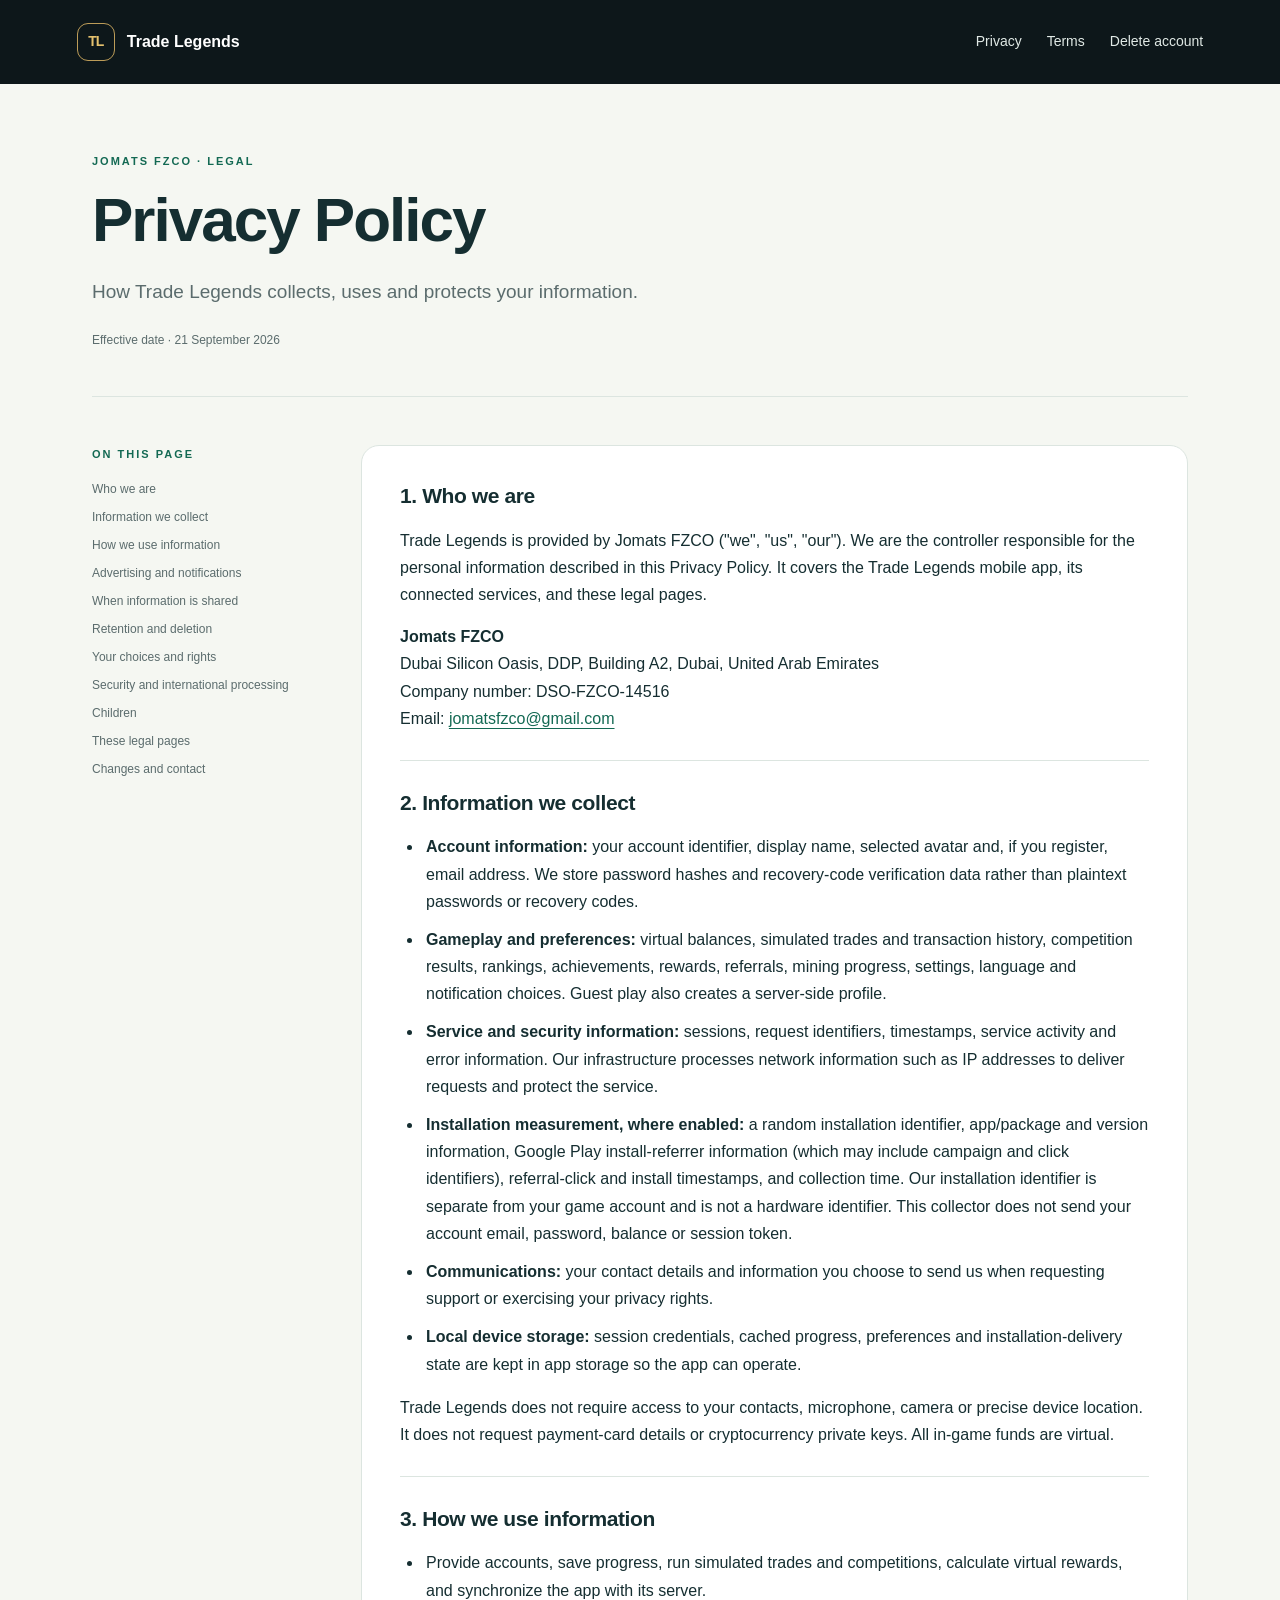
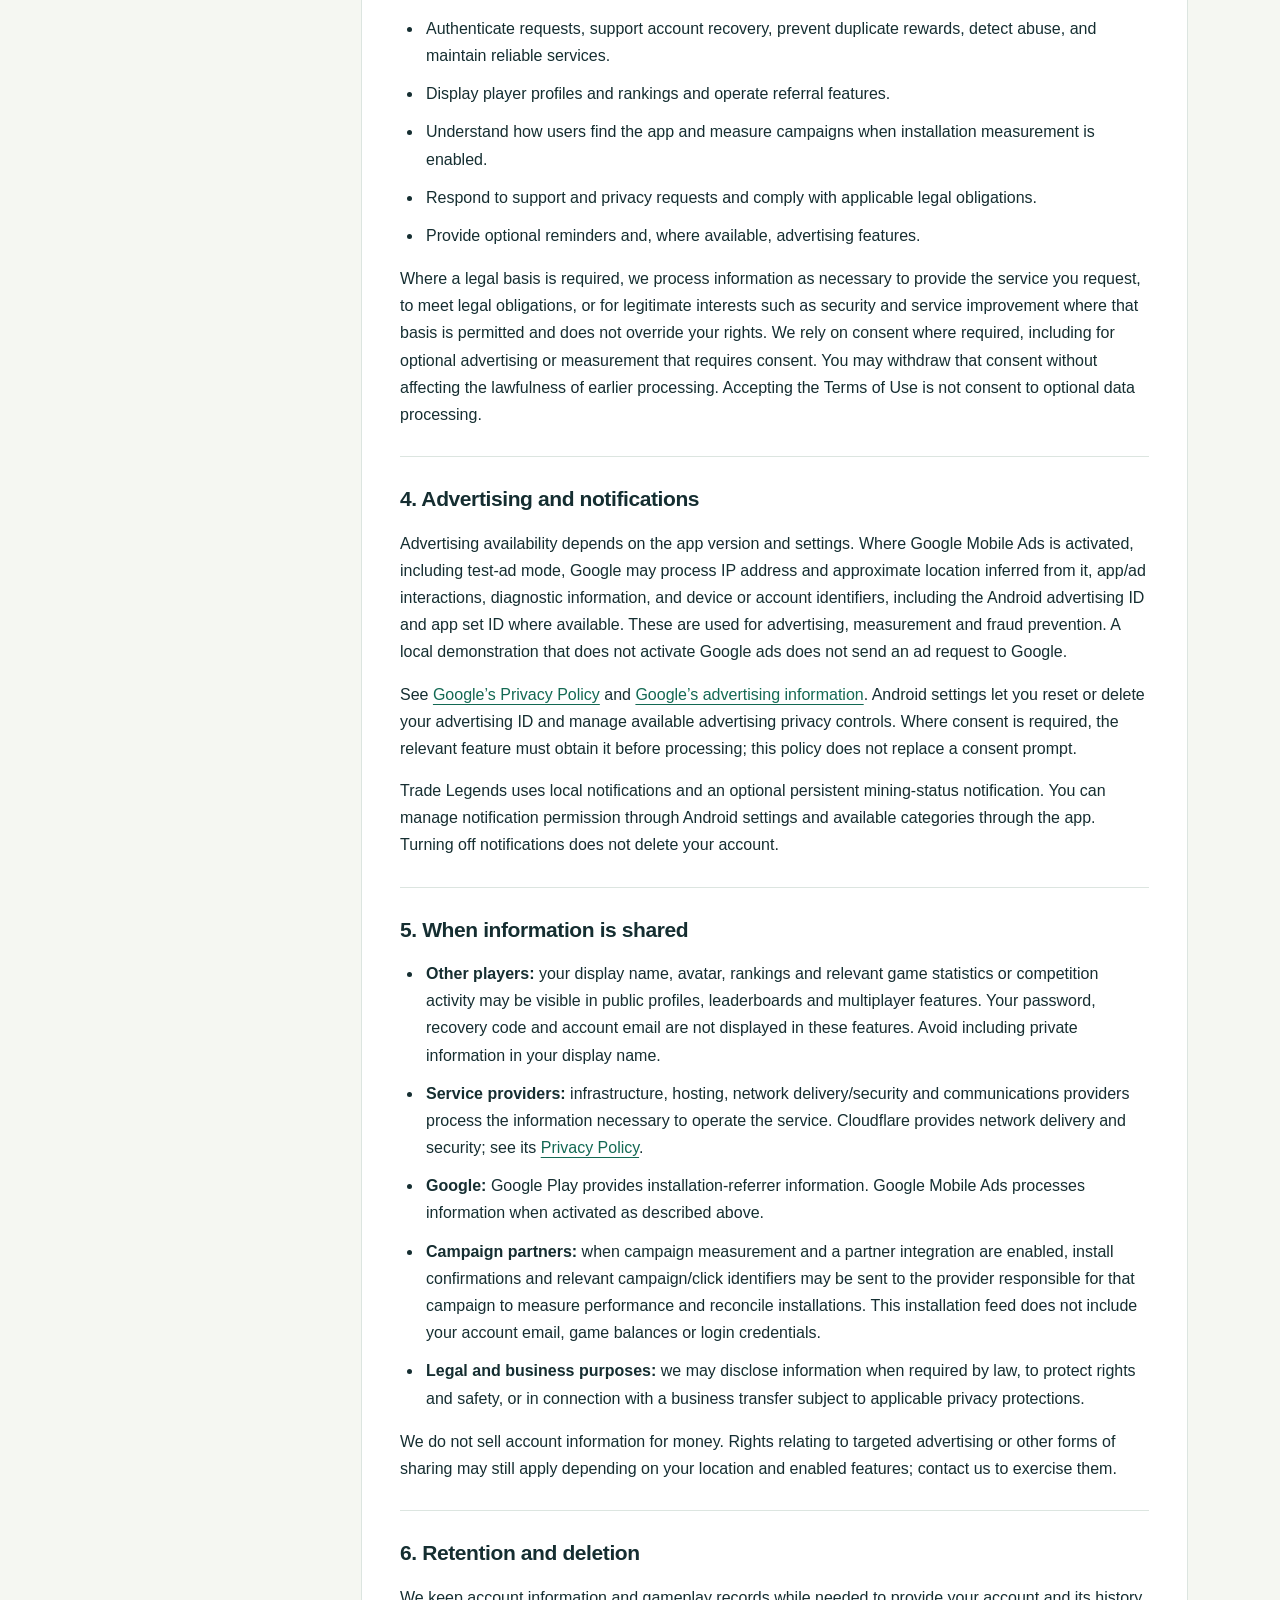
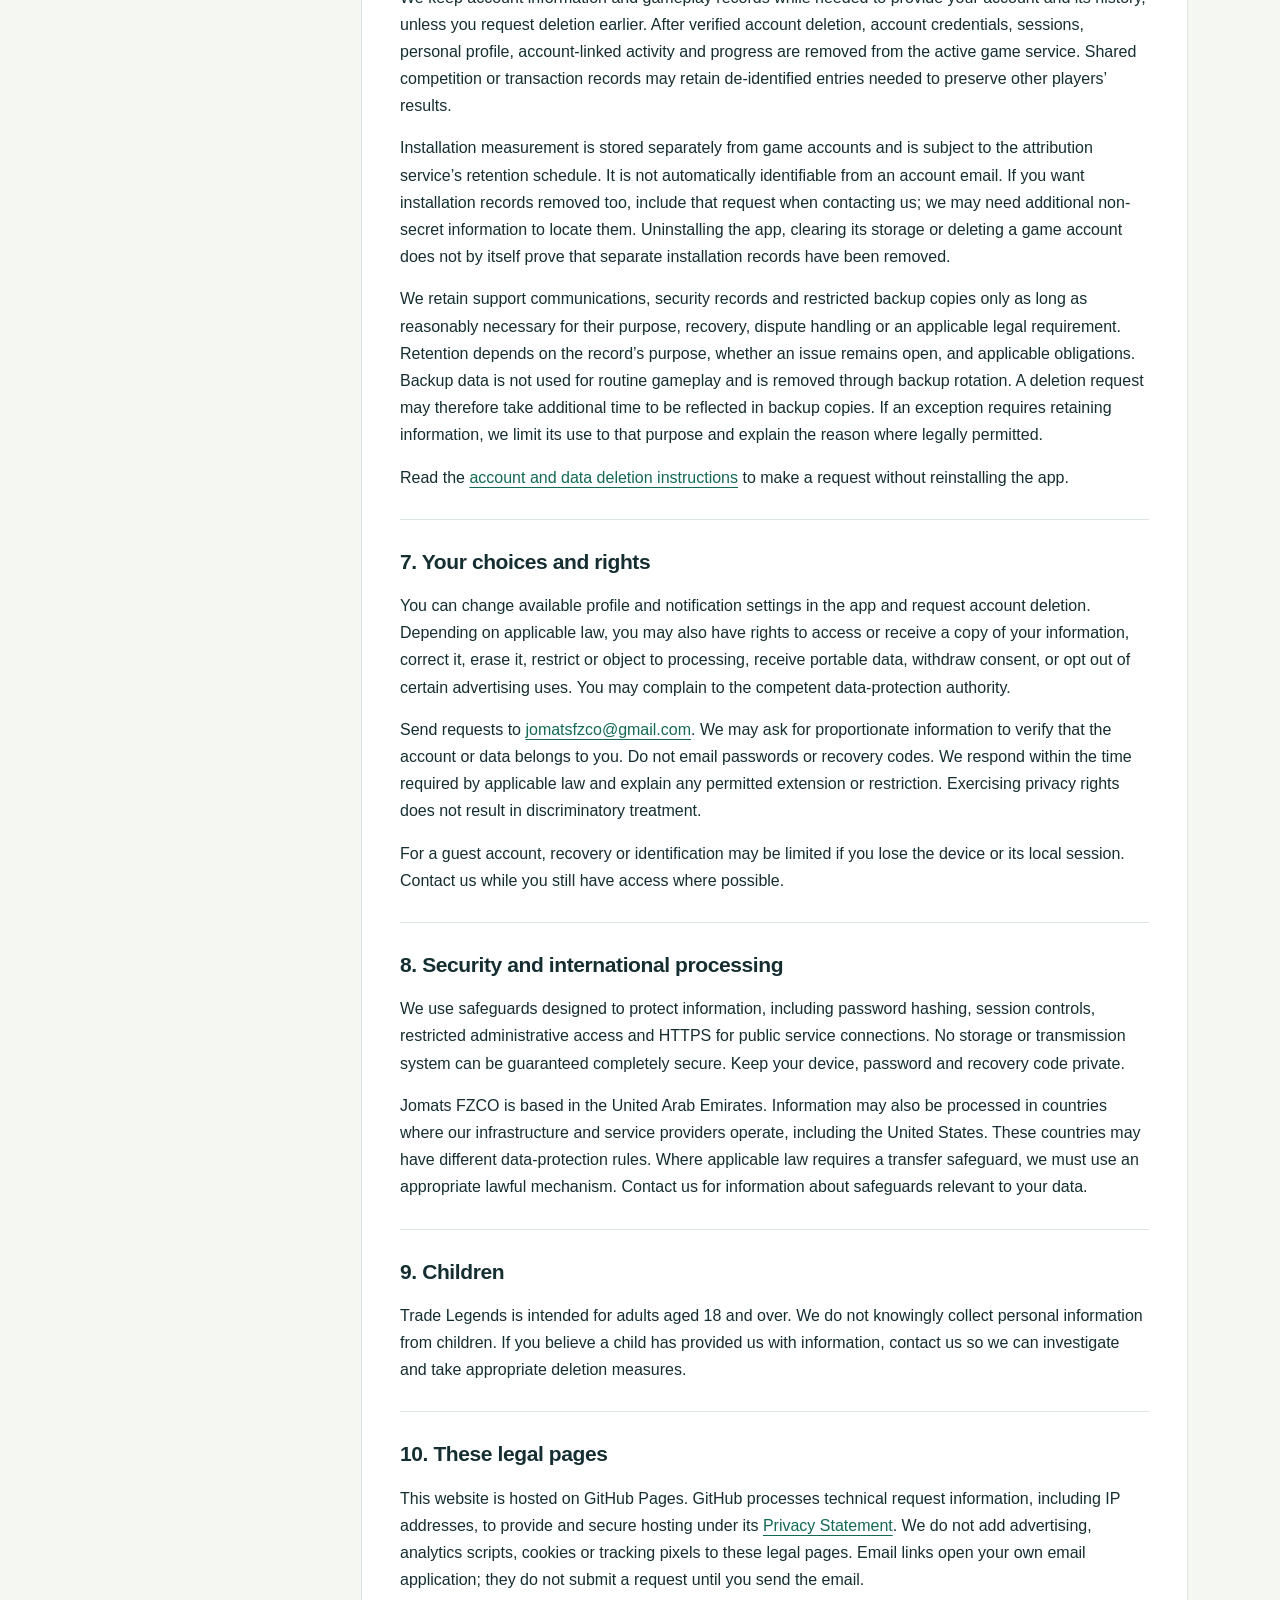
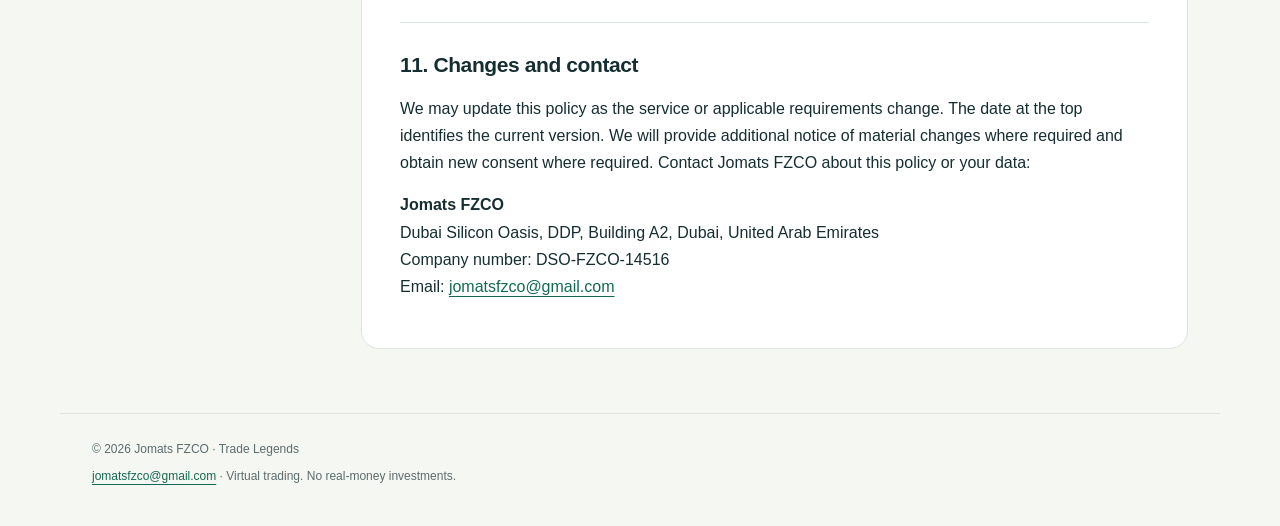
==== privacy/index.html @ 7bd1eb3c "Publish Trade Legends legal pages for Jomats FZCO" ====
<!doctype html>
<html lang="en"><head><meta charset="utf-8"><meta name="viewport" content="width=device-width, initial-scale=1"><meta name="description" content="How Trade Legends collects, uses and protects your information."><meta name="theme-color" content="#0d171a"><title>Privacy Policy | Trade Legends</title><link rel="canonical" href="https://jomats1337.github.io/trade-legends-legal/privacy/"><link rel="stylesheet" href="../assets/style.css"></head><body><a class="skip" href="#main">Skip to content</a><header><a class="brand" href="../"><span class="monogram" aria-hidden="true">TL</span>Trade Legends</a><nav aria-label="Legal"><a href="../privacy/">Privacy</a><a href="../terms/">Terms</a><a href="../delete-account/">Delete account</a></nav></header><main id="main"><div class="hero"><p class="eyebrow">Jomats FZCO · Legal</p><h1>Privacy Policy</h1><p class="intro">How Trade Legends collects, uses and protects your information.</p><p class="date">Effective date · 21 September 2026</p></div><div class="layout"><aside><p class="eyebrow">On this page</p><nav aria-label="Contents"><a href="#section-1">Who we are</a><a href="#section-2">Information we collect</a><a href="#section-3">How we use information</a><a href="#section-4">Advertising and notifications</a><a href="#section-5">When information is shared</a><a href="#section-6">Retention and deletion</a><a href="#section-7">Your choices and rights</a><a href="#section-8">Security and international processing</a><a href="#section-9">Children</a><a href="#section-10">These legal pages</a><a href="#section-11">Changes and contact</a></nav></aside><article><section id="section-1"><h2>1. Who we are</h2><p>Trade Legends is provided by Jomats FZCO ("we", "us", "our"). We are the controller responsible for the personal information described in this Privacy Policy. It covers the Trade Legends mobile app, its connected services, and these legal pages.</p><p><strong>Jomats FZCO</strong><br>Dubai Silicon Oasis, DDP, Building A2, Dubai, United Arab Emirates<br>Company number: DSO-FZCO-14516<br>Email: <a href="mailto:jomatsfzco@gmail.com">jomatsfzco@gmail.com</a></p></section><section id="section-2"><h2>2. Information we collect</h2><ul><li><strong>Account information:</strong> your account identifier, display name, selected avatar and, if you register, email address. We store password hashes and recovery-code verification data rather than plaintext passwords or recovery codes.</li><li><strong>Gameplay and preferences:</strong> virtual balances, simulated trades and transaction history, competition results, rankings, achievements, rewards, referrals, mining progress, settings, language and notification choices. Guest play also creates a server-side profile.</li><li><strong>Service and security information:</strong> sessions, request identifiers, timestamps, service activity and error information. Our infrastructure processes network information such as IP addresses to deliver requests and protect the service.</li><li><strong>Installation measurement, where enabled:</strong> a random installation identifier, app/package and version information, Google Play install-referrer information (which may include campaign and click identifiers), referral-click and install timestamps, and collection time. Our installation identifier is separate from your game account and is not a hardware identifier. This collector does not send your account email, password, balance or session token.</li><li><strong>Communications:</strong> your contact details and information you choose to send us when requesting support or exercising your privacy rights.</li><li><strong>Local device storage:</strong> session credentials, cached progress, preferences and installation-delivery state are kept in app storage so the app can operate.</li></ul><p>Trade Legends does not require access to your contacts, microphone, camera or precise device location. It does not request payment-card details or cryptocurrency private keys. All in-game funds are virtual.</p></section><section id="section-3"><h2>3. How we use information</h2><ul><li>Provide accounts, save progress, run simulated trades and competitions, calculate virtual rewards, and synchronize the app with its server.</li><li>Authenticate requests, support account recovery, prevent duplicate rewards, detect abuse, and maintain reliable services.</li><li>Display player profiles and rankings and operate referral features.</li><li>Understand how users find the app and measure campaigns when installation measurement is enabled.</li><li>Respond to support and privacy requests and comply with applicable legal obligations.</li><li>Provide optional reminders and, where available, advertising features.</li></ul><p>Where a legal basis is required, we process information as necessary to provide the service you request, to meet legal obligations, or for legitimate interests such as security and service improvement where that basis is permitted and does not override your rights. We rely on consent where required, including for optional advertising or measurement that requires consent. You may withdraw that consent without affecting the lawfulness of earlier processing. Accepting the Terms of Use is not consent to optional data processing.</p></section><section id="section-4"><h2>4. Advertising and notifications</h2><p>Advertising availability depends on the app version and settings. Where Google Mobile Ads is activated, including test-ad mode, Google may process IP address and approximate location inferred from it, app/ad interactions, diagnostic information, and device or account identifiers, including the Android advertising ID and app set ID where available. These are used for advertising, measurement and fraud prevention. A local demonstration that does not activate Google ads does not send an ad request to Google.</p><p>See <a href="https://policies.google.com/privacy">Google’s Privacy Policy</a> and <a href="https://policies.google.com/technologies/ads">Google’s advertising information</a>. Android settings let you reset or delete your advertising ID and manage available advertising privacy controls. Where consent is required, the relevant feature must obtain it before processing; this policy does not replace a consent prompt.</p><p>Trade Legends uses local notifications and an optional persistent mining-status notification. You can manage notification permission through Android settings and available categories through the app. Turning off notifications does not delete your account.</p></section><section id="section-5"><h2>5. When information is shared</h2><ul><li><strong>Other players:</strong> your display name, avatar, rankings and relevant game statistics or competition activity may be visible in public profiles, leaderboards and multiplayer features. Your password, recovery code and account email are not displayed in these features. Avoid including private information in your display name.</li><li><strong>Service providers:</strong> infrastructure, hosting, network delivery/security and communications providers process the information necessary to operate the service. Cloudflare provides network delivery and security; see its <a href="https://www.cloudflare.com/privacypolicy/">Privacy Policy</a>.</li><li><strong>Google:</strong> Google Play provides installation-referrer information. Google Mobile Ads processes information when activated as described above.</li><li><strong>Campaign partners:</strong> when campaign measurement and a partner integration are enabled, install confirmations and relevant campaign/click identifiers may be sent to the provider responsible for that campaign to measure performance and reconcile installations. This installation feed does not include your account email, game balances or login credentials.</li><li><strong>Legal and business purposes:</strong> we may disclose information when required by law, to protect rights and safety, or in connection with a business transfer subject to applicable privacy protections.</li></ul><p>We do not sell account information for money. Rights relating to targeted advertising or other forms of sharing may still apply depending on your location and enabled features; contact us to exercise them.</p></section><section id="section-6"><h2>6. Retention and deletion</h2><p>We keep account information and gameplay records while needed to provide your account and its history, unless you request deletion earlier. After verified account deletion, account credentials, sessions, personal profile, account-linked activity and progress are removed from the active game service. Shared competition or transaction records may retain de-identified entries needed to preserve other players’ results.</p><p>Installation measurement is stored separately from game accounts and is subject to the attribution service’s retention schedule. It is not automatically identifiable from an account email. If you want installation records removed too, include that request when contacting us; we may need additional non-secret information to locate them. Uninstalling the app, clearing its storage or deleting a game account does not by itself prove that separate installation records have been removed.</p><p>We retain support communications, security records and restricted backup copies only as long as reasonably necessary for their purpose, recovery, dispute handling or an applicable legal requirement. Retention depends on the record’s purpose, whether an issue remains open, and applicable obligations. Backup data is not used for routine gameplay and is removed through backup rotation. A deletion request may therefore take additional time to be reflected in backup copies. If an exception requires retaining information, we limit its use to that purpose and explain the reason where legally permitted.</p><p>Read the <a href="../delete-account/">account and data deletion instructions</a> to make a request without reinstalling the app.</p></section><section id="section-7"><h2>7. Your choices and rights</h2><p>You can change available profile and notification settings in the app and request account deletion. Depending on applicable law, you may also have rights to access or receive a copy of your information, correct it, erase it, restrict or object to processing, receive portable data, withdraw consent, or opt out of certain advertising uses. You may complain to the competent data-protection authority.</p><p>Send requests to <a href="mailto:jomatsfzco@gmail.com">jomatsfzco@gmail.com</a>. We may ask for proportionate information to verify that the account or data belongs to you. Do not email passwords or recovery codes. We respond within the time required by applicable law and explain any permitted extension or restriction. Exercising privacy rights does not result in discriminatory treatment.</p><p>For a guest account, recovery or identification may be limited if you lose the device or its local session. Contact us while you still have access where possible.</p></section><section id="section-8"><h2>8. Security and international processing</h2><p>We use safeguards designed to protect information, including password hashing, session controls, restricted administrative access and HTTPS for public service connections. No storage or transmission system can be guaranteed completely secure. Keep your device, password and recovery code private.</p><p>Jomats FZCO is based in the United Arab Emirates. Information may also be processed in countries where our infrastructure and service providers operate, including the United States. These countries may have different data-protection rules. Where applicable law requires a transfer safeguard, we must use an appropriate lawful mechanism. Contact us for information about safeguards relevant to your data.</p></section><section id="section-9"><h2>9. Children</h2><p>Trade Legends is intended for adults aged 18 and over. We do not knowingly collect personal information from children. If you believe a child has provided us with information, contact us so we can investigate and take appropriate deletion measures.</p></section><section id="section-10"><h2>10. These legal pages</h2><p>This website is hosted on GitHub Pages. GitHub processes technical request information, including IP addresses, to provide and secure hosting under its <a href="https://docs.github.com/en/site-policy/privacy-policies/github-general-privacy-statement">Privacy Statement</a>. We do not add advertising, analytics scripts, cookies or tracking pixels to these legal pages. Email links open your own email application; they do not submit a request until you send the email.</p></section><section id="section-11"><h2>11. Changes and contact</h2><p>We may update this policy as the service or applicable requirements change. The date at the top identifies the current version. We will provide additional notice of material changes where required and obtain new consent where required. Contact Jomats FZCO about this policy or your data:</p><p><strong>Jomats FZCO</strong><br>Dubai Silicon Oasis, DDP, Building A2, Dubai, United Arab Emirates<br>Company number: DSO-FZCO-14516<br>Email: <a href="mailto:jomatsfzco@gmail.com">jomatsfzco@gmail.com</a></p></section></article></div></main><footer><p>© 2026 Jomats FZCO · Trade Legends</p><p><a href="mailto:jomatsfzco@gmail.com">jomatsfzco@gmail.com</a> · Virtual trading. No real-money investments.</p></footer></body></html>
---- assets/style.css ----
:root{color-scheme:light;--ink:#152e31;--muted:#5b6c6d;--line:#dce5e0;--green:#136953;--paper:#fff;--bg:#f5f7f2}*{box-sizing:border-box}html{scroll-behavior:smooth;scroll-padding-top:24px}body{margin:0;background:var(--bg);color:var(--ink);font:16px/1.7 -apple-system,BlinkMacSystemFont,"Segoe UI",sans-serif}a{color:var(--green);text-underline-offset:4px;overflow-wrap:anywhere}a:hover{color:#084333}a:focus-visible{outline:3px solid #deae34;outline-offset:5px}header{background:#0d171a;display:flex;align-items:center;justify-content:space-between;gap:24px;padding:23px max(6vw,calc((100vw - 1160px)/2));color:#fff}.brand{display:flex;align-items:center;gap:12px;color:#fff;font-weight:750;text-decoration:none;white-space:nowrap}.brand:hover{color:#e4c16e}.monogram{display:grid;place-items:center;width:38px;height:38px;border:1px solid #bc9c58;border-radius:11px;color:#e4c16e;font-size:14px;letter-spacing:-1px}header nav{display:flex;gap:25px;font-size:14px}header nav a{color:#e0e9e5;text-decoration:none}header nav a:hover{color:#e4c16e}main,footer{max-width:1160px;margin:auto;padding:0 32px}.hero{padding:68px 0 46px;border-bottom:1px solid var(--line)}.eyebrow{font-size:11px;text-transform:uppercase;letter-spacing:2px;font-weight:750;color:var(--green);margin:0 0 16px}h1{font-size:clamp(36px,5vw,62px);font-weight:650;line-height:1.08;letter-spacing:-2px;margin:0 0 22px}.intro{font-size:19px;color:var(--muted);max-width:650px;margin:0 0 22px}.date{font-size:12px;color:var(--muted);margin:0}.layout{display:grid;grid-template-columns:215px minmax(0,1fr);gap:54px;padding:48px 0 64px}aside{align-self:start;position:sticky;top:26px}aside nav{display:flex;flex-direction:column;gap:10px}aside a{font-size:12px;line-height:1.5;text-decoration:none;color:var(--muted)}aside a:hover{text-decoration:underline}article{background:var(--paper);border:1px solid var(--line);border-radius:18px;padding:8px 38px 20px;min-width:0}section{padding:28px 0;border-bottom:1px solid var(--line)}section:last-child{border-bottom:0}h2{font-size:21px;line-height:1.35;letter-spacing:-.4px;margin:0 0 16px}p{margin:0 0 15px}p:last-child{margin-bottom:0}li{padding-left:3px;margin-bottom:11px}ul,ol{padding-left:23px;margin:16px 0}.button{display:inline-block;border:1px solid #bad5c8;background:#eff7f2;padding:10px 16px;border-radius:9px;font-size:14px;font-weight:650;text-decoration:none}footer{padding-top:25px;padding-bottom:40px;border-top:1px solid var(--line);font-size:12px;color:var(--muted)}footer p{margin:0 0 6px}.skip{position:absolute;left:16px;top:-100px;background:white;padding:8px;z-index:5}.skip:focus{top:10px}@media(max-width:760px){header{padding:19px 22px;flex-wrap:wrap;gap:14px}header nav{gap:20px;flex-wrap:wrap;font-size:13px}main,footer{padding-left:22px;padding-right:22px}.hero{padding:43px 0 30px}h1{letter-spacing:-1.2px}.layout{display:block;padding:28px 0 40px}aside{position:static;margin-bottom:28px}aside nav{display:grid;grid-template-columns:1fr 1fr;gap:10px 18px}article{padding:0 22px 12px;border-radius:12px}h2{font-size:20px}body{font-size:15px}.intro{font-size:17px}}@media(prefers-reduced-motion:reduce){html{scroll-behavior:auto}}@media print{header,aside,footer,.skip{display:none}body,article{background:white}main{max-width:none;padding:0}.hero{padding:0 0 20px}.layout{display:block;padding:20px 0}article{border:0;padding:0}a{color:inherit}.button{padding:0;border:0}section{break-inside:avoid}}
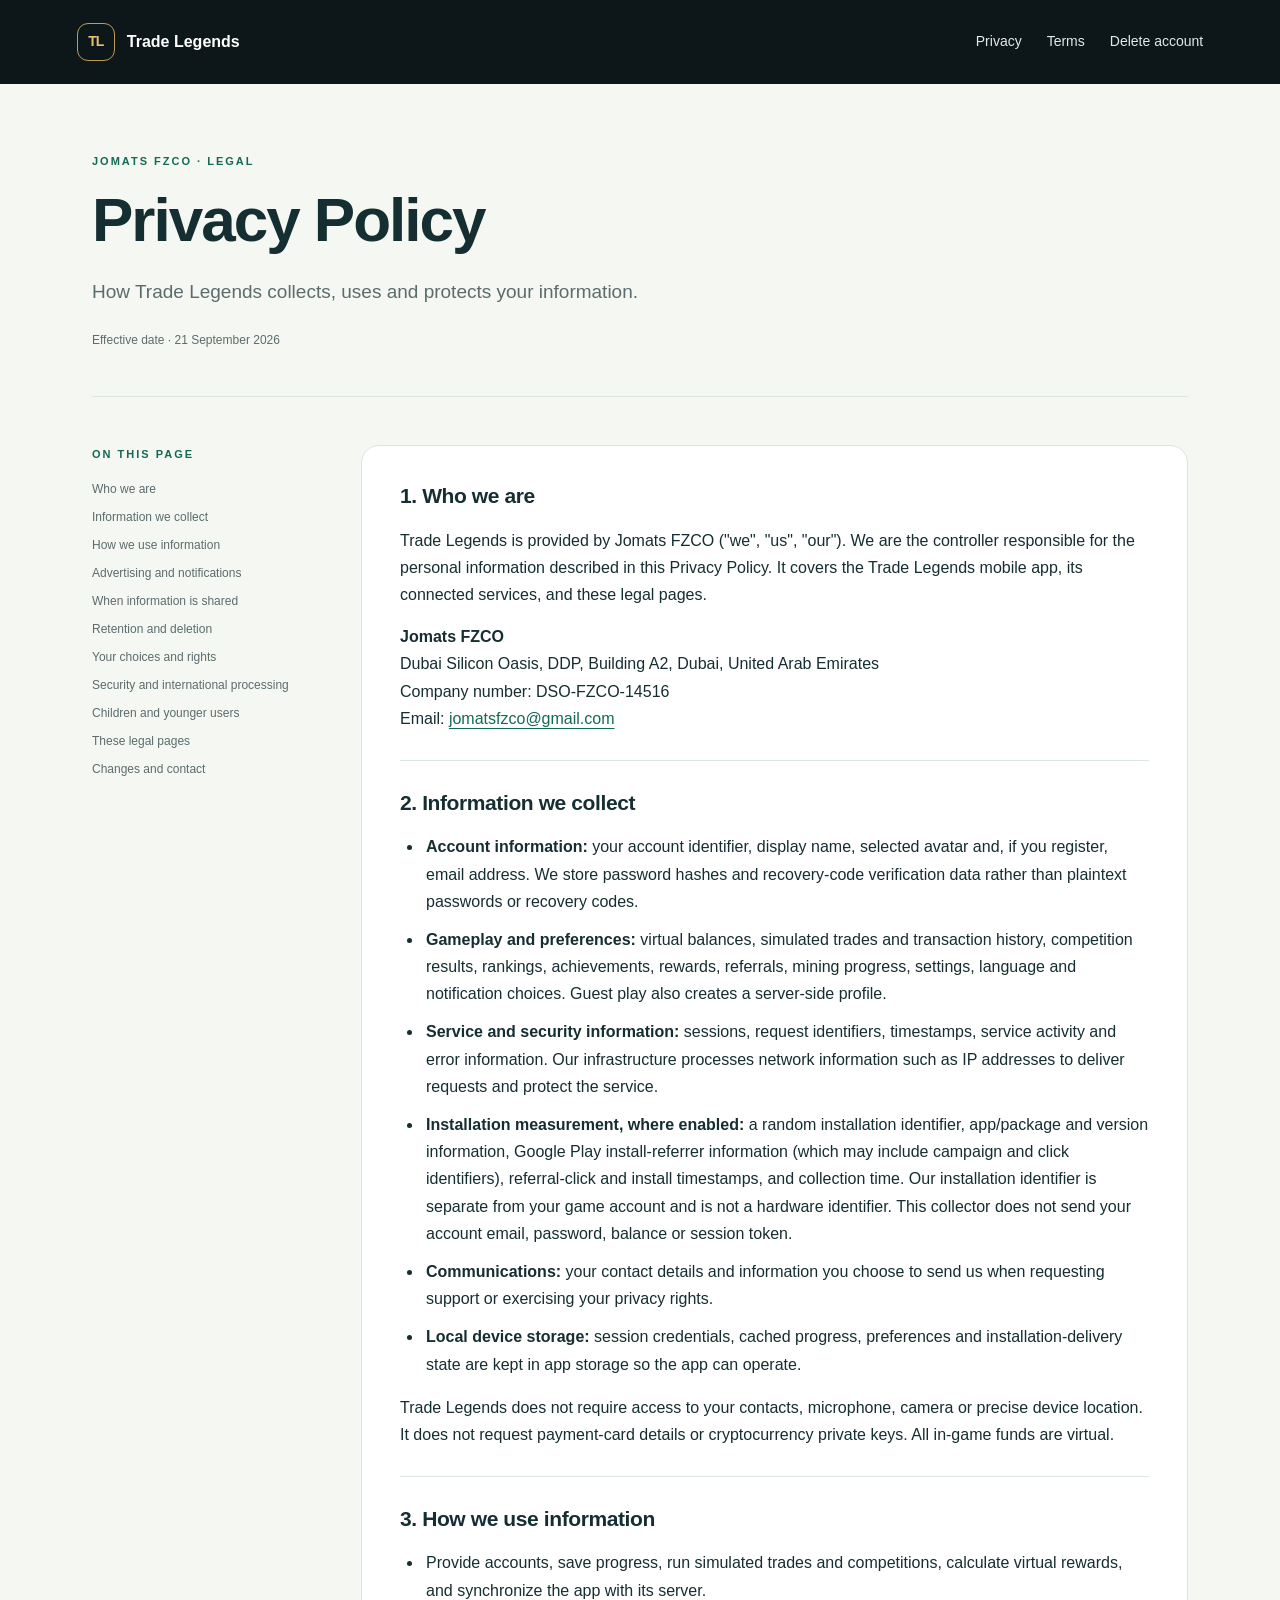
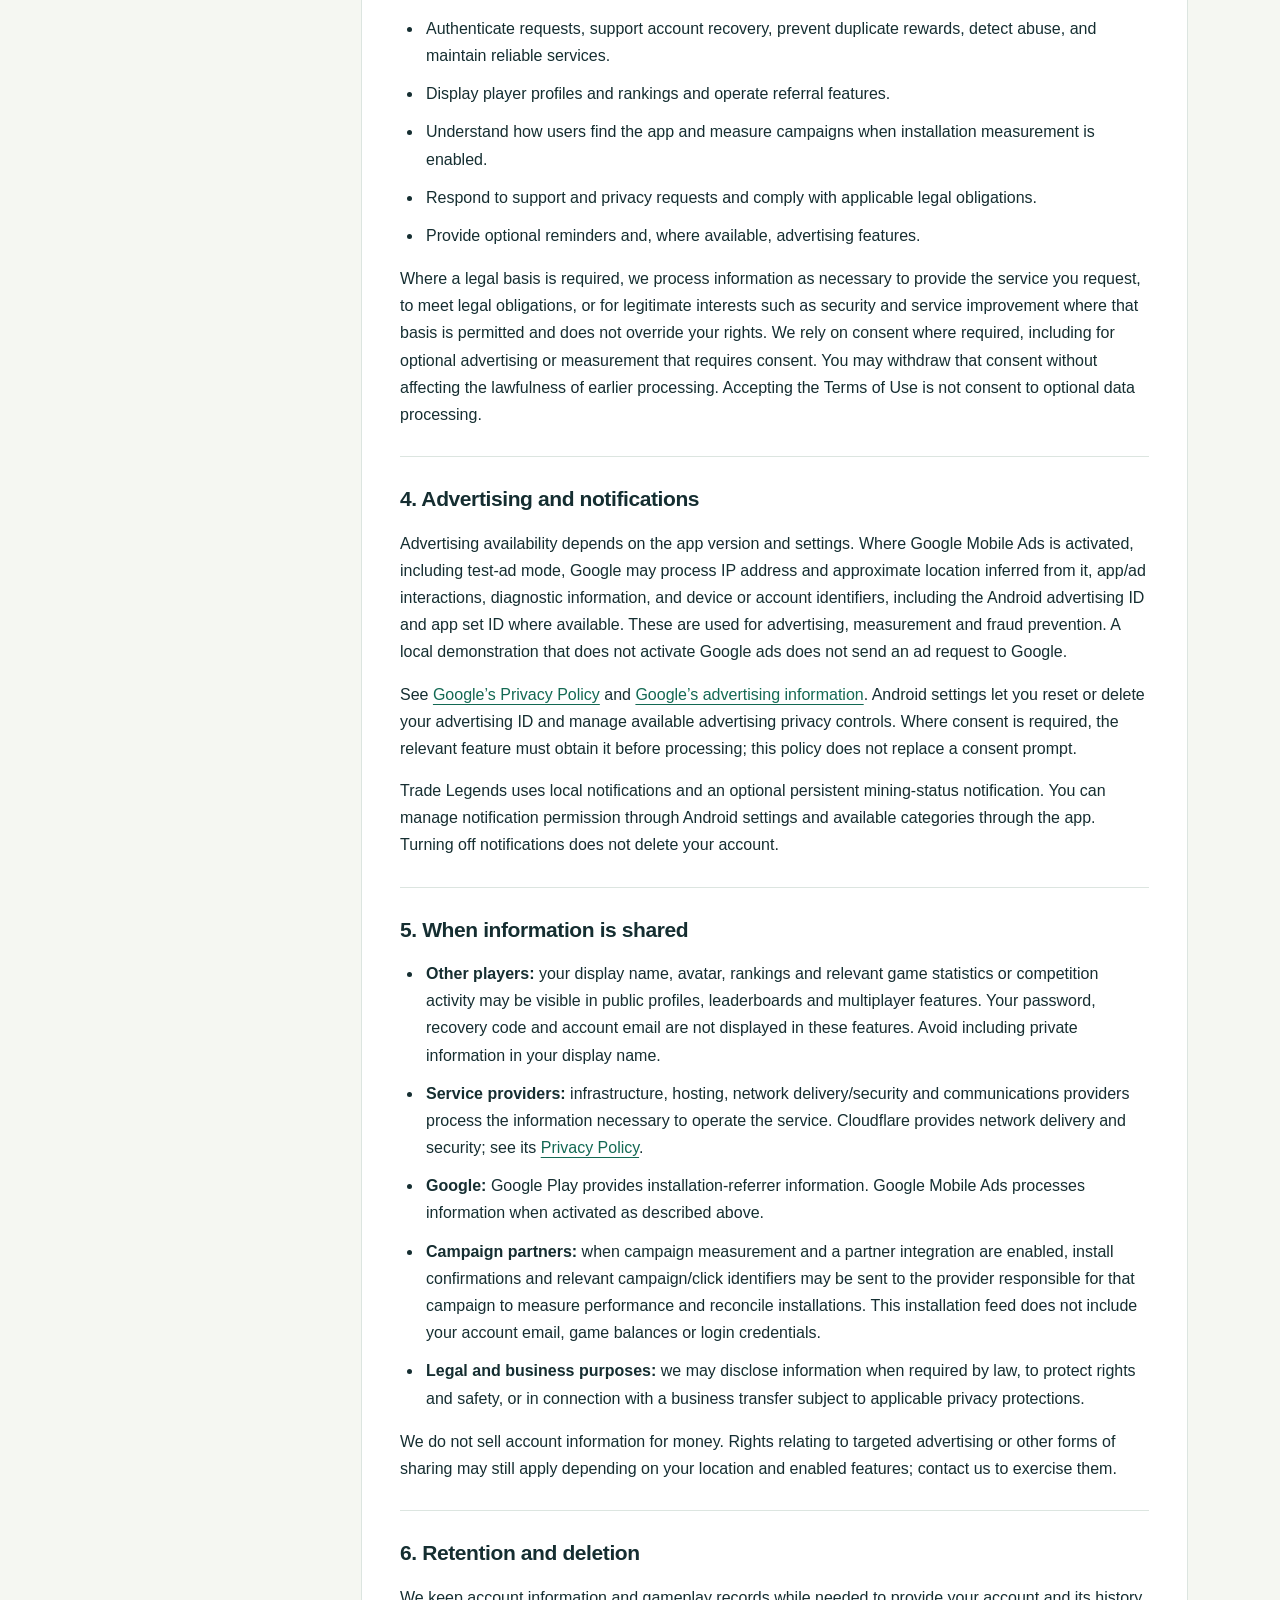
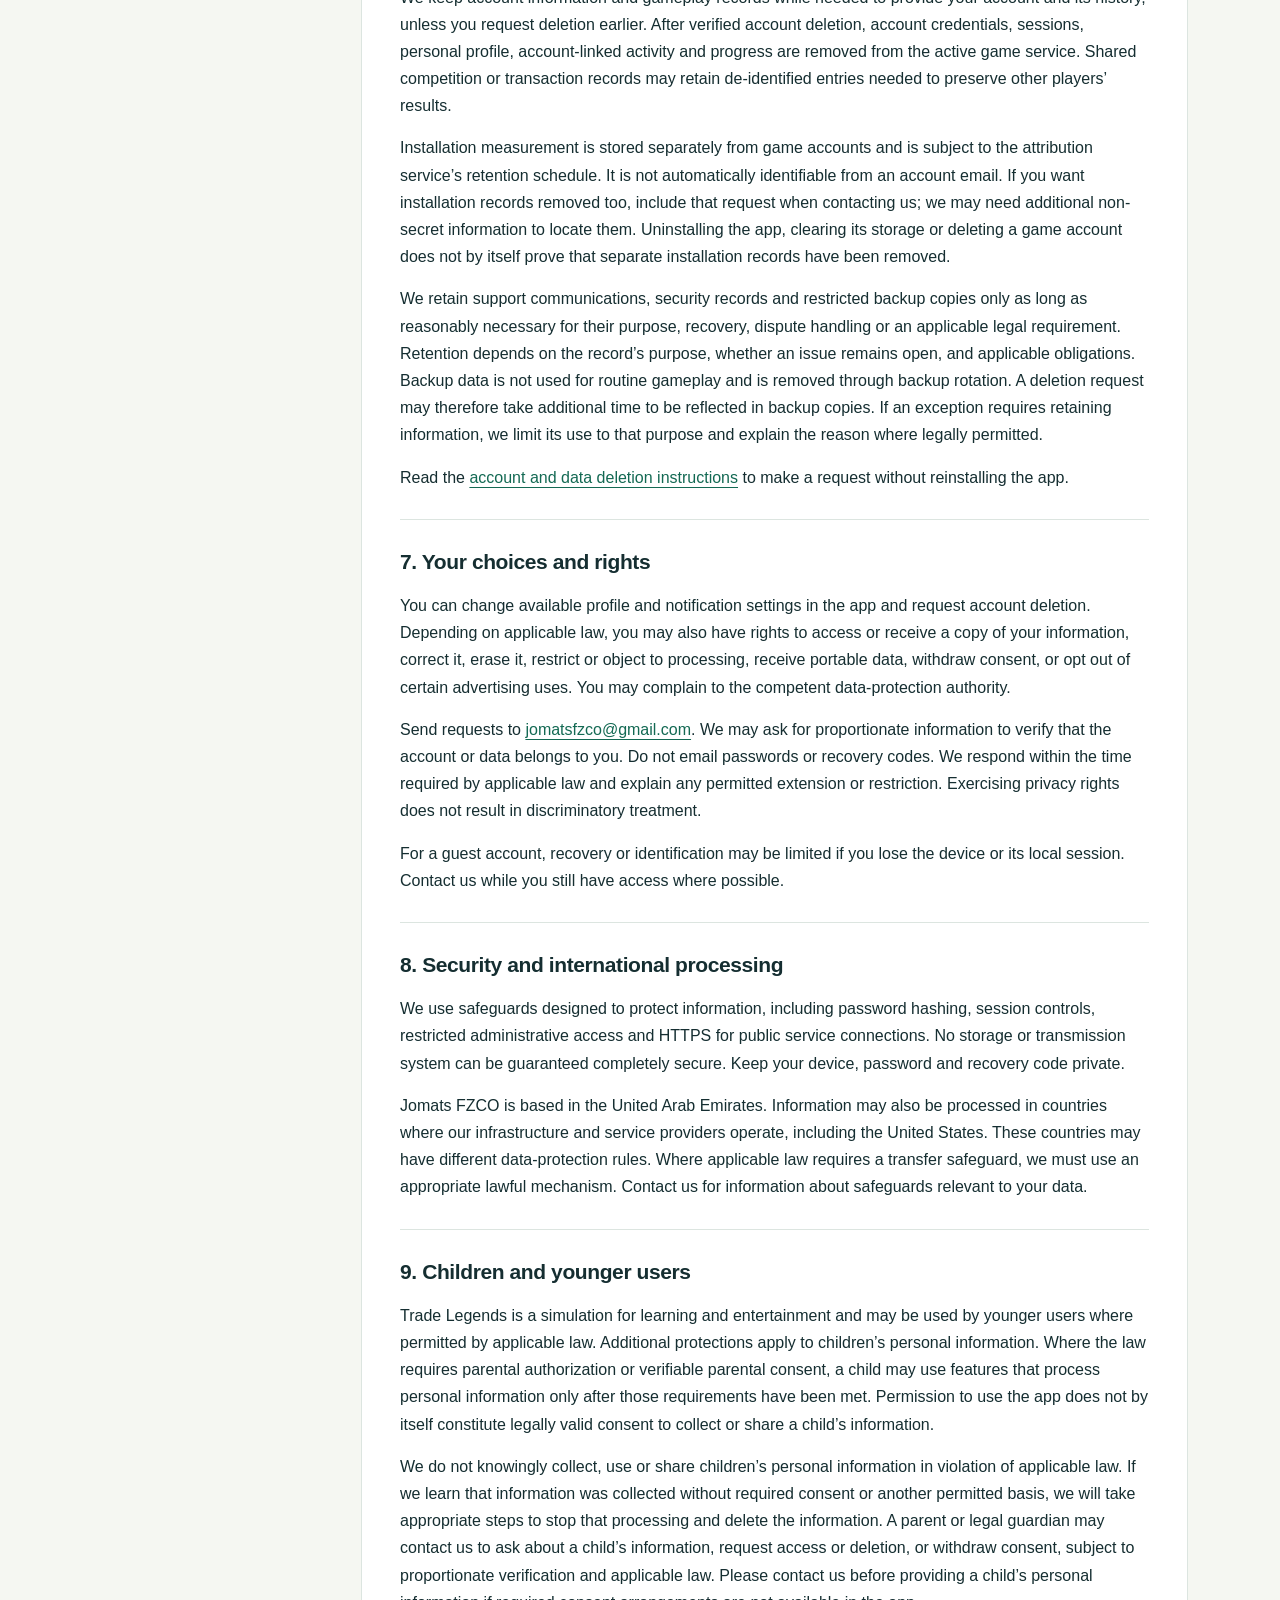
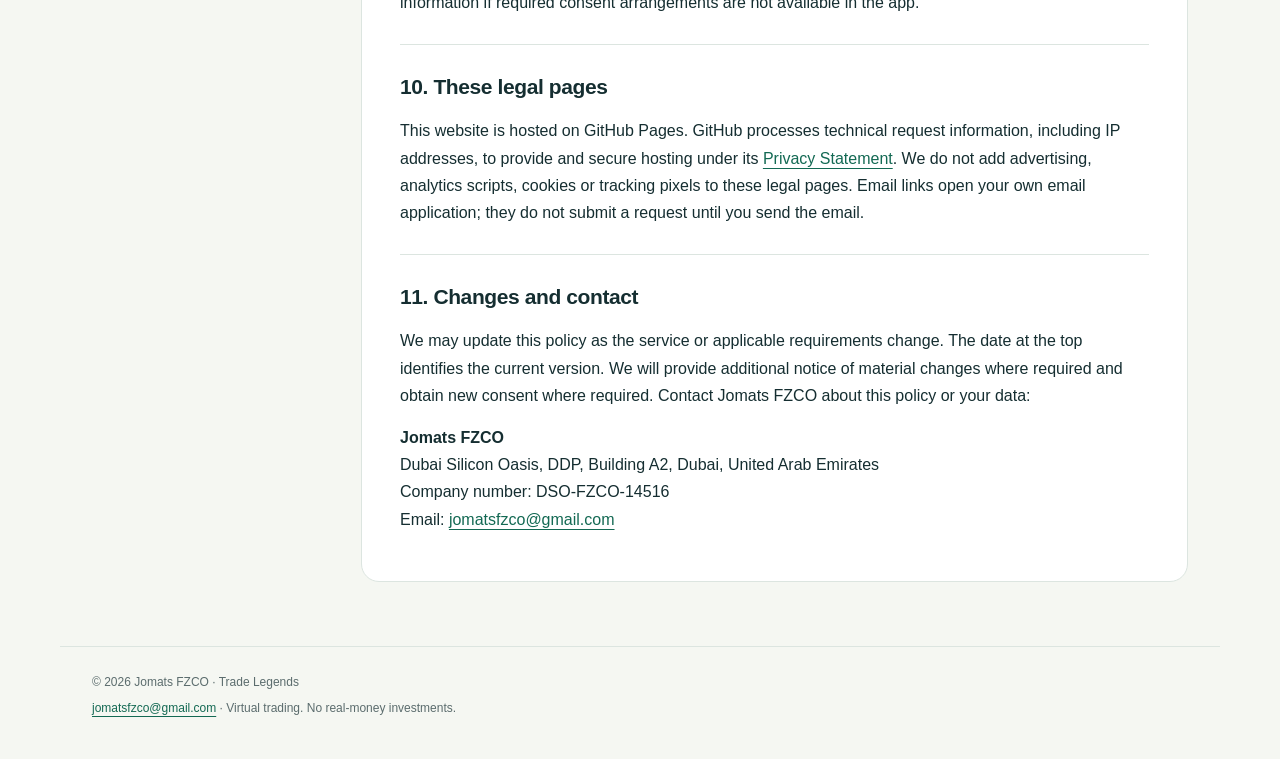
==== commit 83c66e44: "Remove adult-only eligibility and clarify younger users privacy" ====
--- a/privacy/index.html
+++ b/privacy/index.html
@@ -1,2 +1,2 @@
 <!doctype html>
-<html lang="en"><head><meta charset="utf-8"><meta name="viewport" content="width=device-width, initial-scale=1"><meta name="description" content="How Trade Legends collects, uses and protects your information."><meta name="theme-color" content="#0d171a"><title>Privacy Policy | Trade Legends</title><link rel="canonical" href="https://jomats1337.github.io/trade-legends-legal/privacy/"><link rel="stylesheet" href="../assets/style.css"></head><body><a class="skip" href="#main">Skip to content</a><header><a class="brand" href="../"><span class="monogram" aria-hidden="true">TL</span>Trade Legends</a><nav aria-label="Legal"><a href="../privacy/">Privacy</a><a href="../terms/">Terms</a><a href="../delete-account/">Delete account</a></nav></header><main id="main"><div class="hero"><p class="eyebrow">Jomats FZCO · Legal</p><h1>Privacy Policy</h1><p class="intro">How Trade Legends collects, uses and protects your information.</p><p class="date">Effective date · 21 September 2026</p></div><div class="layout"><aside><p class="eyebrow">On this page</p><nav aria-label="Contents"><a href="#section-1">Who we are</a><a href="#section-2">Information we collect</a><a href="#section-3">How we use information</a><a href="#section-4">Advertising and notifications</a><a href="#section-5">When information is shared</a><a href="#section-6">Retention and deletion</a><a href="#section-7">Your choices and rights</a><a href="#section-8">Security and international processing</a><a href="#section-9">Children</a><a href="#section-10">These legal pages</a><a href="#section-11">Changes and contact</a></nav></aside><article><section id="section-1"><h2>1. Who we are</h2><p>Trade Legends is provided by Jomats FZCO ("we", "us", "our"). We are the controller responsible for the personal information described in this Privacy Policy. It covers the Trade Legends mobile app, its connected services, and these legal pages.</p><p><strong>Jomats FZCO</strong><br>Dubai Silicon Oasis, DDP, Building A2, Dubai, United Arab Emirates<br>Company number: DSO-FZCO-14516<br>Email: <a href="mailto:jomatsfzco@gmail.com">jomatsfzco@gmail.com</a></p></section><section id="section-2"><h2>2. Information we collect</h2><ul><li><strong>Account information:</strong> your account identifier, display name, selected avatar and, if you register, email address. We store password hashes and recovery-code verification data rather than plaintext passwords or recovery codes.</li><li><strong>Gameplay and preferences:</strong> virtual balances, simulated trades and transaction history, competition results, rankings, achievements, rewards, referrals, mining progress, settings, language and notification choices. Guest play also creates a server-side profile.</li><li><strong>Service and security information:</strong> sessions, request identifiers, timestamps, service activity and error information. Our infrastructure processes network information such as IP addresses to deliver requests and protect the service.</li><li><strong>Installation measurement, where enabled:</strong> a random installation identifier, app/package and version information, Google Play install-referrer information (which may include campaign and click identifiers), referral-click and install timestamps, and collection time. Our installation identifier is separate from your game account and is not a hardware identifier. This collector does not send your account email, password, balance or session token.</li><li><strong>Communications:</strong> your contact details and information you choose to send us when requesting support or exercising your privacy rights.</li><li><strong>Local device storage:</strong> session credentials, cached progress, preferences and installation-delivery state are kept in app storage so the app can operate.</li></ul><p>Trade Legends does not require access to your contacts, microphone, camera or precise device location. It does not request payment-card details or cryptocurrency private keys. All in-game funds are virtual.</p></section><section id="section-3"><h2>3. How we use information</h2><ul><li>Provide accounts, save progress, run simulated trades and competitions, calculate virtual rewards, and synchronize the app with its server.</li><li>Authenticate requests, support account recovery, prevent duplicate rewards, detect abuse, and maintain reliable services.</li><li>Display player profiles and rankings and operate referral features.</li><li>Understand how users find the app and measure campaigns when installation measurement is enabled.</li><li>Respond to support and privacy requests and comply with applicable legal obligations.</li><li>Provide optional reminders and, where available, advertising features.</li></ul><p>Where a legal basis is required, we process information as necessary to provide the service you request, to meet legal obligations, or for legitimate interests such as security and service improvement where that basis is permitted and does not override your rights. We rely on consent where required, including for optional advertising or measurement that requires consent. You may withdraw that consent without affecting the lawfulness of earlier processing. Accepting the Terms of Use is not consent to optional data processing.</p></section><section id="section-4"><h2>4. Advertising and notifications</h2><p>Advertising availability depends on the app version and settings. Where Google Mobile Ads is activated, including test-ad mode, Google may process IP address and approximate location inferred from it, app/ad interactions, diagnostic information, and device or account identifiers, including the Android advertising ID and app set ID where available. These are used for advertising, measurement and fraud prevention. A local demonstration that does not activate Google ads does not send an ad request to Google.</p><p>See <a href="https://policies.google.com/privacy">Google’s Privacy Policy</a> and <a href="https://policies.google.com/technologies/ads">Google’s advertising information</a>. Android settings let you reset or delete your advertising ID and manage available advertising privacy controls. Where consent is required, the relevant feature must obtain it before processing; this policy does not replace a consent prompt.</p><p>Trade Legends uses local notifications and an optional persistent mining-status notification. You can manage notification permission through Android settings and available categories through the app. Turning off notifications does not delete your account.</p></section><section id="section-5"><h2>5. When information is shared</h2><ul><li><strong>Other players:</strong> your display name, avatar, rankings and relevant game statistics or competition activity may be visible in public profiles, leaderboards and multiplayer features. Your password, recovery code and account email are not displayed in these features. Avoid including private information in your display name.</li><li><strong>Service providers:</strong> infrastructure, hosting, network delivery/security and communications providers process the information necessary to operate the service. Cloudflare provides network delivery and security; see its <a href="https://www.cloudflare.com/privacypolicy/">Privacy Policy</a>.</li><li><strong>Google:</strong> Google Play provides installation-referrer information. Google Mobile Ads processes information when activated as described above.</li><li><strong>Campaign partners:</strong> when campaign measurement and a partner integration are enabled, install confirmations and relevant campaign/click identifiers may be sent to the provider responsible for that campaign to measure performance and reconcile installations. This installation feed does not include your account email, game balances or login credentials.</li><li><strong>Legal and business purposes:</strong> we may disclose information when required by law, to protect rights and safety, or in connection with a business transfer subject to applicable privacy protections.</li></ul><p>We do not sell account information for money. Rights relating to targeted advertising or other forms of sharing may still apply depending on your location and enabled features; contact us to exercise them.</p></section><section id="section-6"><h2>6. Retention and deletion</h2><p>We keep account information and gameplay records while needed to provide your account and its history, unless you request deletion earlier. After verified account deletion, account credentials, sessions, personal profile, account-linked activity and progress are removed from the active game service. Shared competition or transaction records may retain de-identified entries needed to preserve other players’ results.</p><p>Installation measurement is stored separately from game accounts and is subject to the attribution service’s retention schedule. It is not automatically identifiable from an account email. If you want installation records removed too, include that request when contacting us; we may need additional non-secret information to locate them. Uninstalling the app, clearing its storage or deleting a game account does not by itself prove that separate installation records have been removed.</p><p>We retain support communications, security records and restricted backup copies only as long as reasonably necessary for their purpose, recovery, dispute handling or an applicable legal requirement. Retention depends on the record’s purpose, whether an issue remains open, and applicable obligations. Backup data is not used for routine gameplay and is removed through backup rotation. A deletion request may therefore take additional time to be reflected in backup copies. If an exception requires retaining information, we limit its use to that purpose and explain the reason where legally permitted.</p><p>Read the <a href="../delete-account/">account and data deletion instructions</a> to make a request without reinstalling the app.</p></section><section id="section-7"><h2>7. Your choices and rights</h2><p>You can change available profile and notification settings in the app and request account deletion. Depending on applicable law, you may also have rights to access or receive a copy of your information, correct it, erase it, restrict or object to processing, receive portable data, withdraw consent, or opt out of certain advertising uses. You may complain to the competent data-protection authority.</p><p>Send requests to <a href="mailto:jomatsfzco@gmail.com">jomatsfzco@gmail.com</a>. We may ask for proportionate information to verify that the account or data belongs to you. Do not email passwords or recovery codes. We respond within the time required by applicable law and explain any permitted extension or restriction. Exercising privacy rights does not result in discriminatory treatment.</p><p>For a guest account, recovery or identification may be limited if you lose the device or its local session. Contact us while you still have access where possible.</p></section><section id="section-8"><h2>8. Security and international processing</h2><p>We use safeguards designed to protect information, including password hashing, session controls, restricted administrative access and HTTPS for public service connections. No storage or transmission system can be guaranteed completely secure. Keep your device, password and recovery code private.</p><p>Jomats FZCO is based in the United Arab Emirates. Information may also be processed in countries where our infrastructure and service providers operate, including the United States. These countries may have different data-protection rules. Where applicable law requires a transfer safeguard, we must use an appropriate lawful mechanism. Contact us for information about safeguards relevant to your data.</p></section><section id="section-9"><h2>9. Children</h2><p>Trade Legends is intended for adults aged 18 and over. We do not knowingly collect personal information from children. If you believe a child has provided us with information, contact us so we can investigate and take appropriate deletion measures.</p></section><section id="section-10"><h2>10. These legal pages</h2><p>This website is hosted on GitHub Pages. GitHub processes technical request information, including IP addresses, to provide and secure hosting under its <a href="https://docs.github.com/en/site-policy/privacy-policies/github-general-privacy-statement">Privacy Statement</a>. We do not add advertising, analytics scripts, cookies or tracking pixels to these legal pages. Email links open your own email application; they do not submit a request until you send the email.</p></section><section id="section-11"><h2>11. Changes and contact</h2><p>We may update this policy as the service or applicable requirements change. The date at the top identifies the current version. We will provide additional notice of material changes where required and obtain new consent where required. Contact Jomats FZCO about this policy or your data:</p><p><strong>Jomats FZCO</strong><br>Dubai Silicon Oasis, DDP, Building A2, Dubai, United Arab Emirates<br>Company number: DSO-FZCO-14516<br>Email: <a href="mailto:jomatsfzco@gmail.com">jomatsfzco@gmail.com</a></p></section></article></div></main><footer><p>© 2026 Jomats FZCO · Trade Legends</p><p><a href="mailto:jomatsfzco@gmail.com">jomatsfzco@gmail.com</a> · Virtual trading. No real-money investments.</p></footer></body></html>+<html lang="en"><head><meta charset="utf-8"><meta name="viewport" content="width=device-width, initial-scale=1"><meta name="description" content="How Trade Legends collects, uses and protects your information."><meta name="theme-color" content="#0d171a"><title>Privacy Policy | Trade Legends</title><link rel="canonical" href="https://jomats1337.github.io/trade-legends-legal/privacy/"><link rel="stylesheet" href="../assets/style.css"></head><body><a class="skip" href="#main">Skip to content</a><header><a class="brand" href="../"><span class="monogram" aria-hidden="true">TL</span>Trade Legends</a><nav aria-label="Legal"><a href="../privacy/">Privacy</a><a href="../terms/">Terms</a><a href="../delete-account/">Delete account</a></nav></header><main id="main"><div class="hero"><p class="eyebrow">Jomats FZCO · Legal</p><h1>Privacy Policy</h1><p class="intro">How Trade Legends collects, uses and protects your information.</p><p class="date">Effective date · 21 September 2026</p></div><div class="layout"><aside><p class="eyebrow">On this page</p><nav aria-label="Contents"><a href="#section-1">Who we are</a><a href="#section-2">Information we collect</a><a href="#section-3">How we use information</a><a href="#section-4">Advertising and notifications</a><a href="#section-5">When information is shared</a><a href="#section-6">Retention and deletion</a><a href="#section-7">Your choices and rights</a><a href="#section-8">Security and international processing</a><a href="#section-9">Children and younger users</a><a href="#section-10">These legal pages</a><a href="#section-11">Changes and contact</a></nav></aside><article><section id="section-1"><h2>1. Who we are</h2><p>Trade Legends is provided by Jomats FZCO ("we", "us", "our"). We are the controller responsible for the personal information described in this Privacy Policy. It covers the Trade Legends mobile app, its connected services, and these legal pages.</p><p><strong>Jomats FZCO</strong><br>Dubai Silicon Oasis, DDP, Building A2, Dubai, United Arab Emirates<br>Company number: DSO-FZCO-14516<br>Email: <a href="mailto:jomatsfzco@gmail.com">jomatsfzco@gmail.com</a></p></section><section id="section-2"><h2>2. Information we collect</h2><ul><li><strong>Account information:</strong> your account identifier, display name, selected avatar and, if you register, email address. We store password hashes and recovery-code verification data rather than plaintext passwords or recovery codes.</li><li><strong>Gameplay and preferences:</strong> virtual balances, simulated trades and transaction history, competition results, rankings, achievements, rewards, referrals, mining progress, settings, language and notification choices. Guest play also creates a server-side profile.</li><li><strong>Service and security information:</strong> sessions, request identifiers, timestamps, service activity and error information. Our infrastructure processes network information such as IP addresses to deliver requests and protect the service.</li><li><strong>Installation measurement, where enabled:</strong> a random installation identifier, app/package and version information, Google Play install-referrer information (which may include campaign and click identifiers), referral-click and install timestamps, and collection time. Our installation identifier is separate from your game account and is not a hardware identifier. This collector does not send your account email, password, balance or session token.</li><li><strong>Communications:</strong> your contact details and information you choose to send us when requesting support or exercising your privacy rights.</li><li><strong>Local device storage:</strong> session credentials, cached progress, preferences and installation-delivery state are kept in app storage so the app can operate.</li></ul><p>Trade Legends does not require access to your contacts, microphone, camera or precise device location. It does not request payment-card details or cryptocurrency private keys. All in-game funds are virtual.</p></section><section id="section-3"><h2>3. How we use information</h2><ul><li>Provide accounts, save progress, run simulated trades and competitions, calculate virtual rewards, and synchronize the app with its server.</li><li>Authenticate requests, support account recovery, prevent duplicate rewards, detect abuse, and maintain reliable services.</li><li>Display player profiles and rankings and operate referral features.</li><li>Understand how users find the app and measure campaigns when installation measurement is enabled.</li><li>Respond to support and privacy requests and comply with applicable legal obligations.</li><li>Provide optional reminders and, where available, advertising features.</li></ul><p>Where a legal basis is required, we process information as necessary to provide the service you request, to meet legal obligations, or for legitimate interests such as security and service improvement where that basis is permitted and does not override your rights. We rely on consent where required, including for optional advertising or measurement that requires consent. You may withdraw that consent without affecting the lawfulness of earlier processing. Accepting the Terms of Use is not consent to optional data processing.</p></section><section id="section-4"><h2>4. Advertising and notifications</h2><p>Advertising availability depends on the app version and settings. Where Google Mobile Ads is activated, including test-ad mode, Google may process IP address and approximate location inferred from it, app/ad interactions, diagnostic information, and device or account identifiers, including the Android advertising ID and app set ID where available. These are used for advertising, measurement and fraud prevention. A local demonstration that does not activate Google ads does not send an ad request to Google.</p><p>See <a href="https://policies.google.com/privacy">Google’s Privacy Policy</a> and <a href="https://policies.google.com/technologies/ads">Google’s advertising information</a>. Android settings let you reset or delete your advertising ID and manage available advertising privacy controls. Where consent is required, the relevant feature must obtain it before processing; this policy does not replace a consent prompt.</p><p>Trade Legends uses local notifications and an optional persistent mining-status notification. You can manage notification permission through Android settings and available categories through the app. Turning off notifications does not delete your account.</p></section><section id="section-5"><h2>5. When information is shared</h2><ul><li><strong>Other players:</strong> your display name, avatar, rankings and relevant game statistics or competition activity may be visible in public profiles, leaderboards and multiplayer features. Your password, recovery code and account email are not displayed in these features. Avoid including private information in your display name.</li><li><strong>Service providers:</strong> infrastructure, hosting, network delivery/security and communications providers process the information necessary to operate the service. Cloudflare provides network delivery and security; see its <a href="https://www.cloudflare.com/privacypolicy/">Privacy Policy</a>.</li><li><strong>Google:</strong> Google Play provides installation-referrer information. Google Mobile Ads processes information when activated as described above.</li><li><strong>Campaign partners:</strong> when campaign measurement and a partner integration are enabled, install confirmations and relevant campaign/click identifiers may be sent to the provider responsible for that campaign to measure performance and reconcile installations. This installation feed does not include your account email, game balances or login credentials.</li><li><strong>Legal and business purposes:</strong> we may disclose information when required by law, to protect rights and safety, or in connection with a business transfer subject to applicable privacy protections.</li></ul><p>We do not sell account information for money. Rights relating to targeted advertising or other forms of sharing may still apply depending on your location and enabled features; contact us to exercise them.</p></section><section id="section-6"><h2>6. Retention and deletion</h2><p>We keep account information and gameplay records while needed to provide your account and its history, unless you request deletion earlier. After verified account deletion, account credentials, sessions, personal profile, account-linked activity and progress are removed from the active game service. Shared competition or transaction records may retain de-identified entries needed to preserve other players’ results.</p><p>Installation measurement is stored separately from game accounts and is subject to the attribution service’s retention schedule. It is not automatically identifiable from an account email. If you want installation records removed too, include that request when contacting us; we may need additional non-secret information to locate them. Uninstalling the app, clearing its storage or deleting a game account does not by itself prove that separate installation records have been removed.</p><p>We retain support communications, security records and restricted backup copies only as long as reasonably necessary for their purpose, recovery, dispute handling or an applicable legal requirement. Retention depends on the record’s purpose, whether an issue remains open, and applicable obligations. Backup data is not used for routine gameplay and is removed through backup rotation. A deletion request may therefore take additional time to be reflected in backup copies. If an exception requires retaining information, we limit its use to that purpose and explain the reason where legally permitted.</p><p>Read the <a href="../delete-account/">account and data deletion instructions</a> to make a request without reinstalling the app.</p></section><section id="section-7"><h2>7. Your choices and rights</h2><p>You can change available profile and notification settings in the app and request account deletion. Depending on applicable law, you may also have rights to access or receive a copy of your information, correct it, erase it, restrict or object to processing, receive portable data, withdraw consent, or opt out of certain advertising uses. You may complain to the competent data-protection authority.</p><p>Send requests to <a href="mailto:jomatsfzco@gmail.com">jomatsfzco@gmail.com</a>. We may ask for proportionate information to verify that the account or data belongs to you. Do not email passwords or recovery codes. We respond within the time required by applicable law and explain any permitted extension or restriction. Exercising privacy rights does not result in discriminatory treatment.</p><p>For a guest account, recovery or identification may be limited if you lose the device or its local session. Contact us while you still have access where possible.</p></section><section id="section-8"><h2>8. Security and international processing</h2><p>We use safeguards designed to protect information, including password hashing, session controls, restricted administrative access and HTTPS for public service connections. No storage or transmission system can be guaranteed completely secure. Keep your device, password and recovery code private.</p><p>Jomats FZCO is based in the United Arab Emirates. Information may also be processed in countries where our infrastructure and service providers operate, including the United States. These countries may have different data-protection rules. Where applicable law requires a transfer safeguard, we must use an appropriate lawful mechanism. Contact us for information about safeguards relevant to your data.</p></section><section id="section-9"><h2>9. Children and younger users</h2><p>Trade Legends is a simulation for learning and entertainment and may be used by younger users where permitted by applicable law. Additional protections apply to children’s personal information. Where the law requires parental authorization or verifiable parental consent, a child may use features that process personal information only after those requirements have been met. Permission to use the app does not by itself constitute legally valid consent to collect or share a child’s information.</p><p>We do not knowingly collect, use or share children’s personal information in violation of applicable law. If we learn that information was collected without required consent or another permitted basis, we will take appropriate steps to stop that processing and delete the information. A parent or legal guardian may contact us to ask about a child’s information, request access or deletion, or withdraw consent, subject to proportionate verification and applicable law. Please contact us before providing a child’s personal information if required consent arrangements are not available in the app.</p></section><section id="section-10"><h2>10. These legal pages</h2><p>This website is hosted on GitHub Pages. GitHub processes technical request information, including IP addresses, to provide and secure hosting under its <a href="https://docs.github.com/en/site-policy/privacy-policies/github-general-privacy-statement">Privacy Statement</a>. We do not add advertising, analytics scripts, cookies or tracking pixels to these legal pages. Email links open your own email application; they do not submit a request until you send the email.</p></section><section id="section-11"><h2>11. Changes and contact</h2><p>We may update this policy as the service or applicable requirements change. The date at the top identifies the current version. We will provide additional notice of material changes where required and obtain new consent where required. Contact Jomats FZCO about this policy or your data:</p><p><strong>Jomats FZCO</strong><br>Dubai Silicon Oasis, DDP, Building A2, Dubai, United Arab Emirates<br>Company number: DSO-FZCO-14516<br>Email: <a href="mailto:jomatsfzco@gmail.com">jomatsfzco@gmail.com</a></p></section></article></div></main><footer><p>© 2026 Jomats FZCO · Trade Legends</p><p><a href="mailto:jomatsfzco@gmail.com">jomatsfzco@gmail.com</a> · Virtual trading. No real-money investments.</p></footer></body></html>
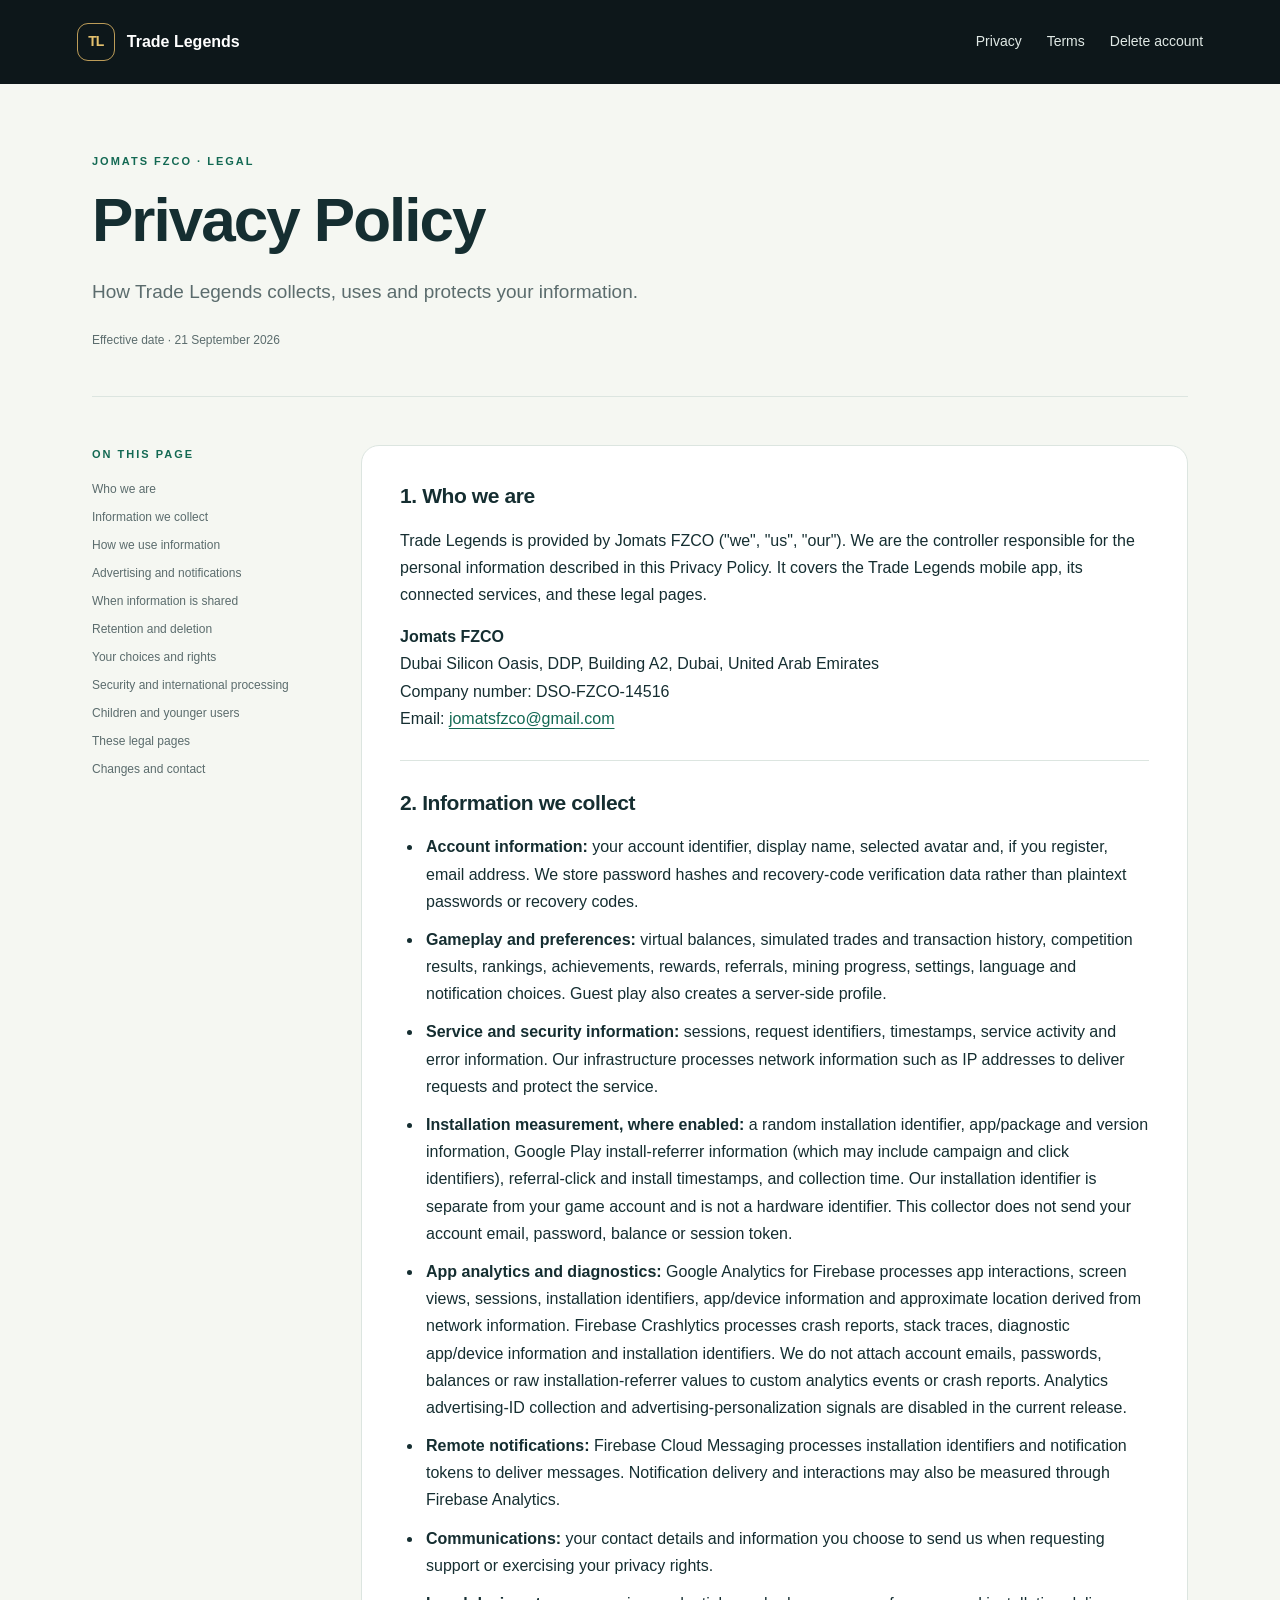
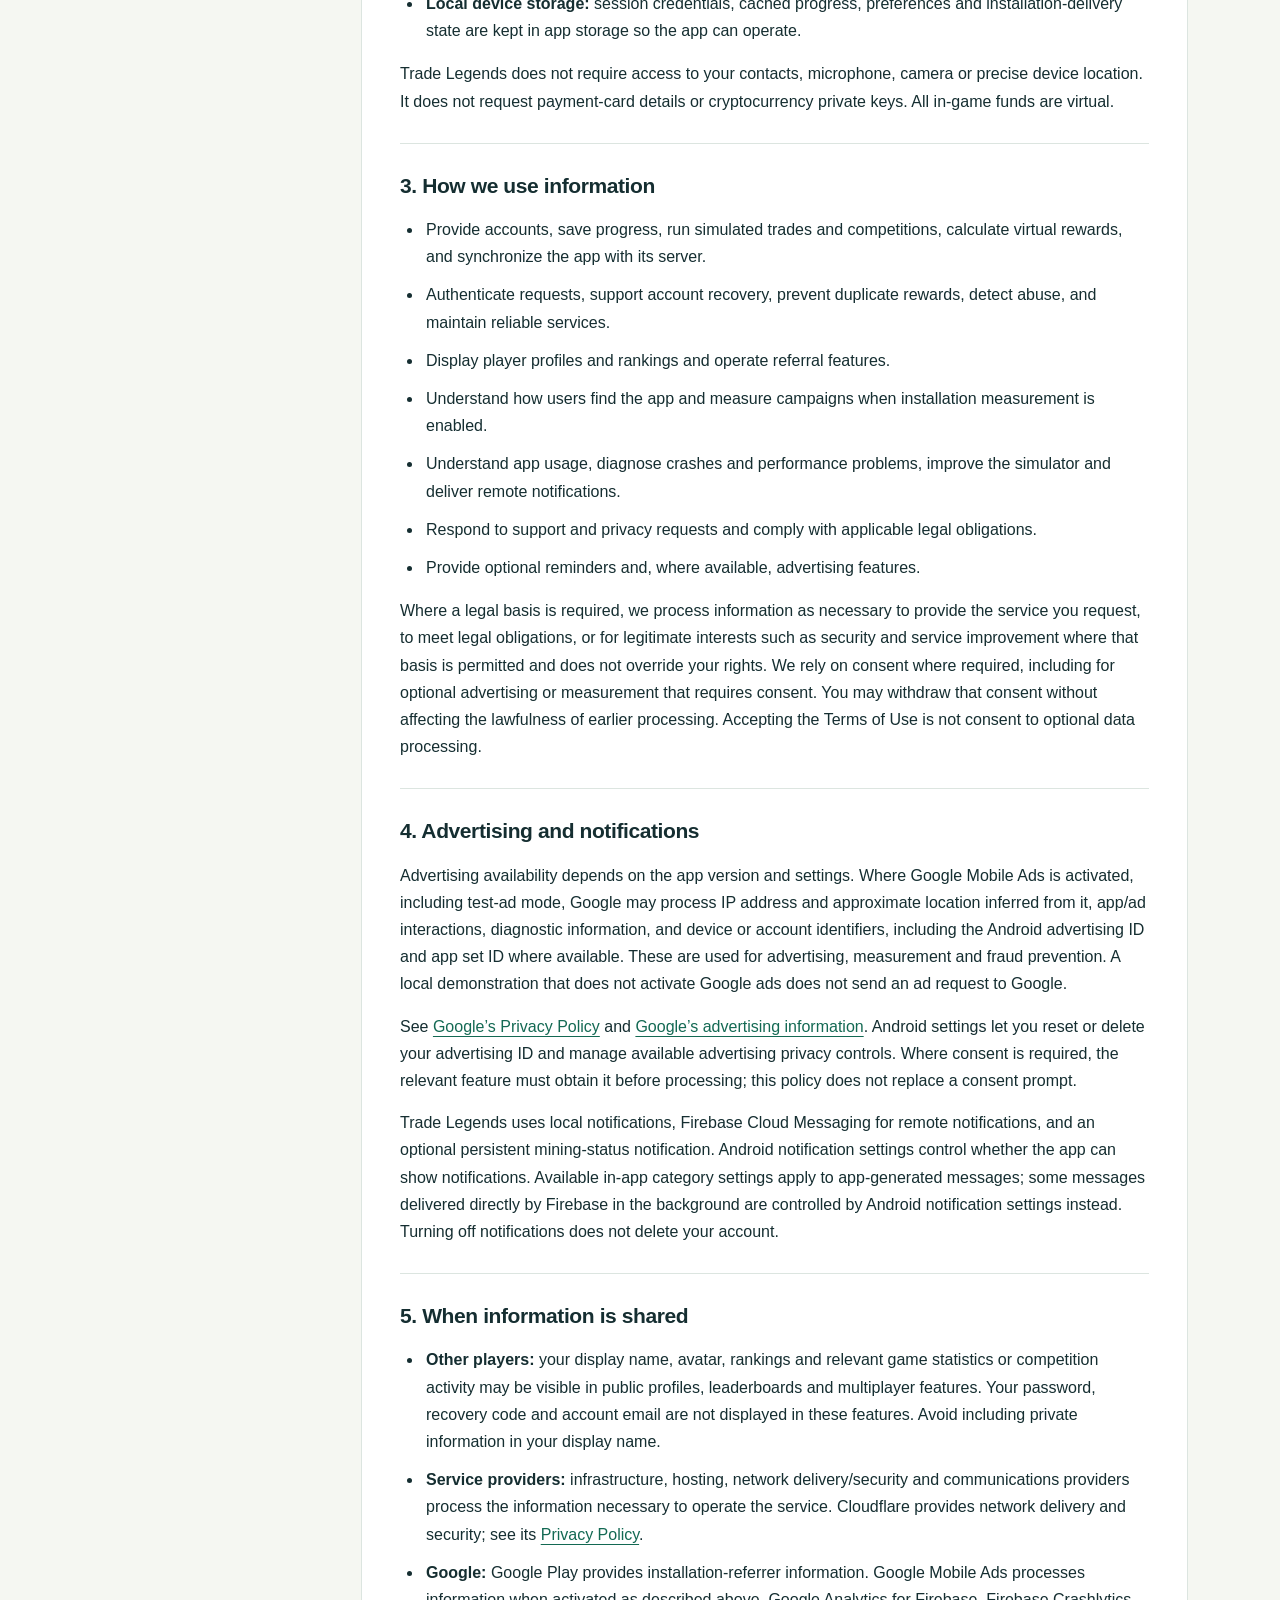
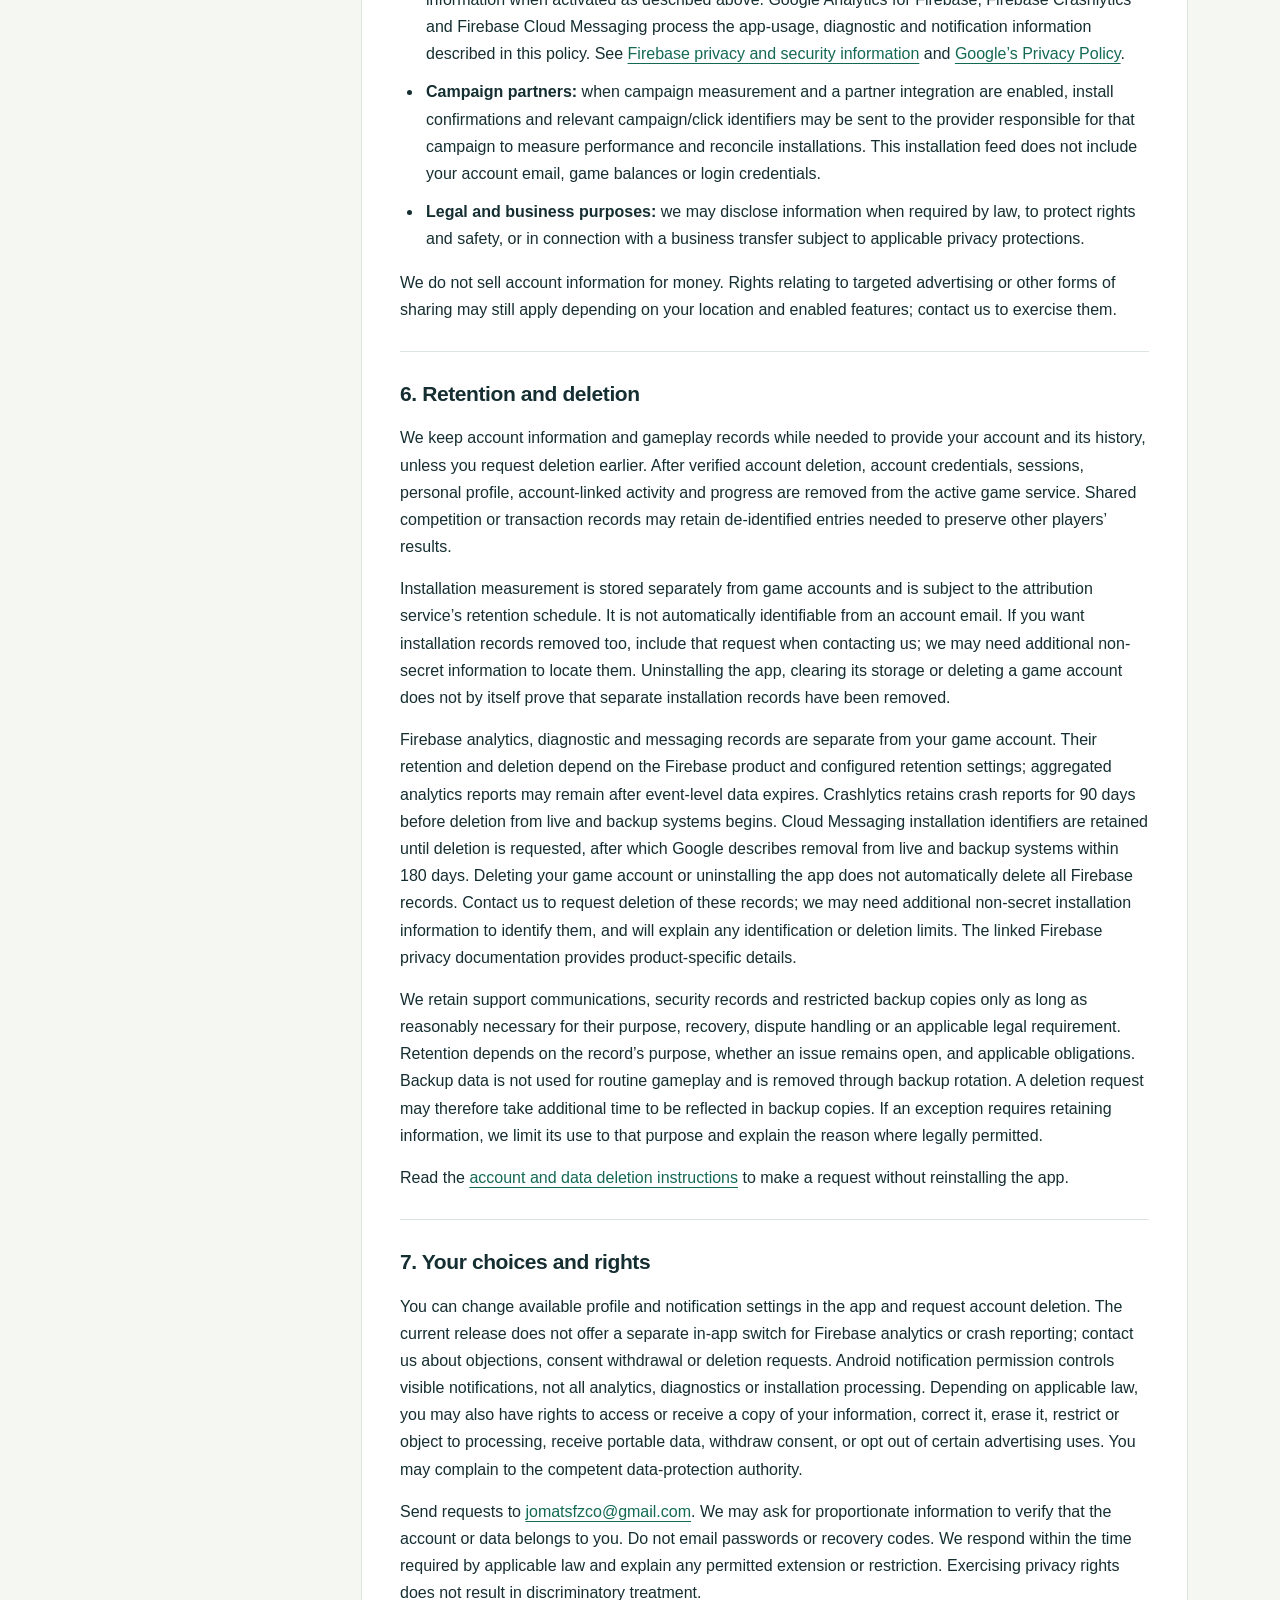
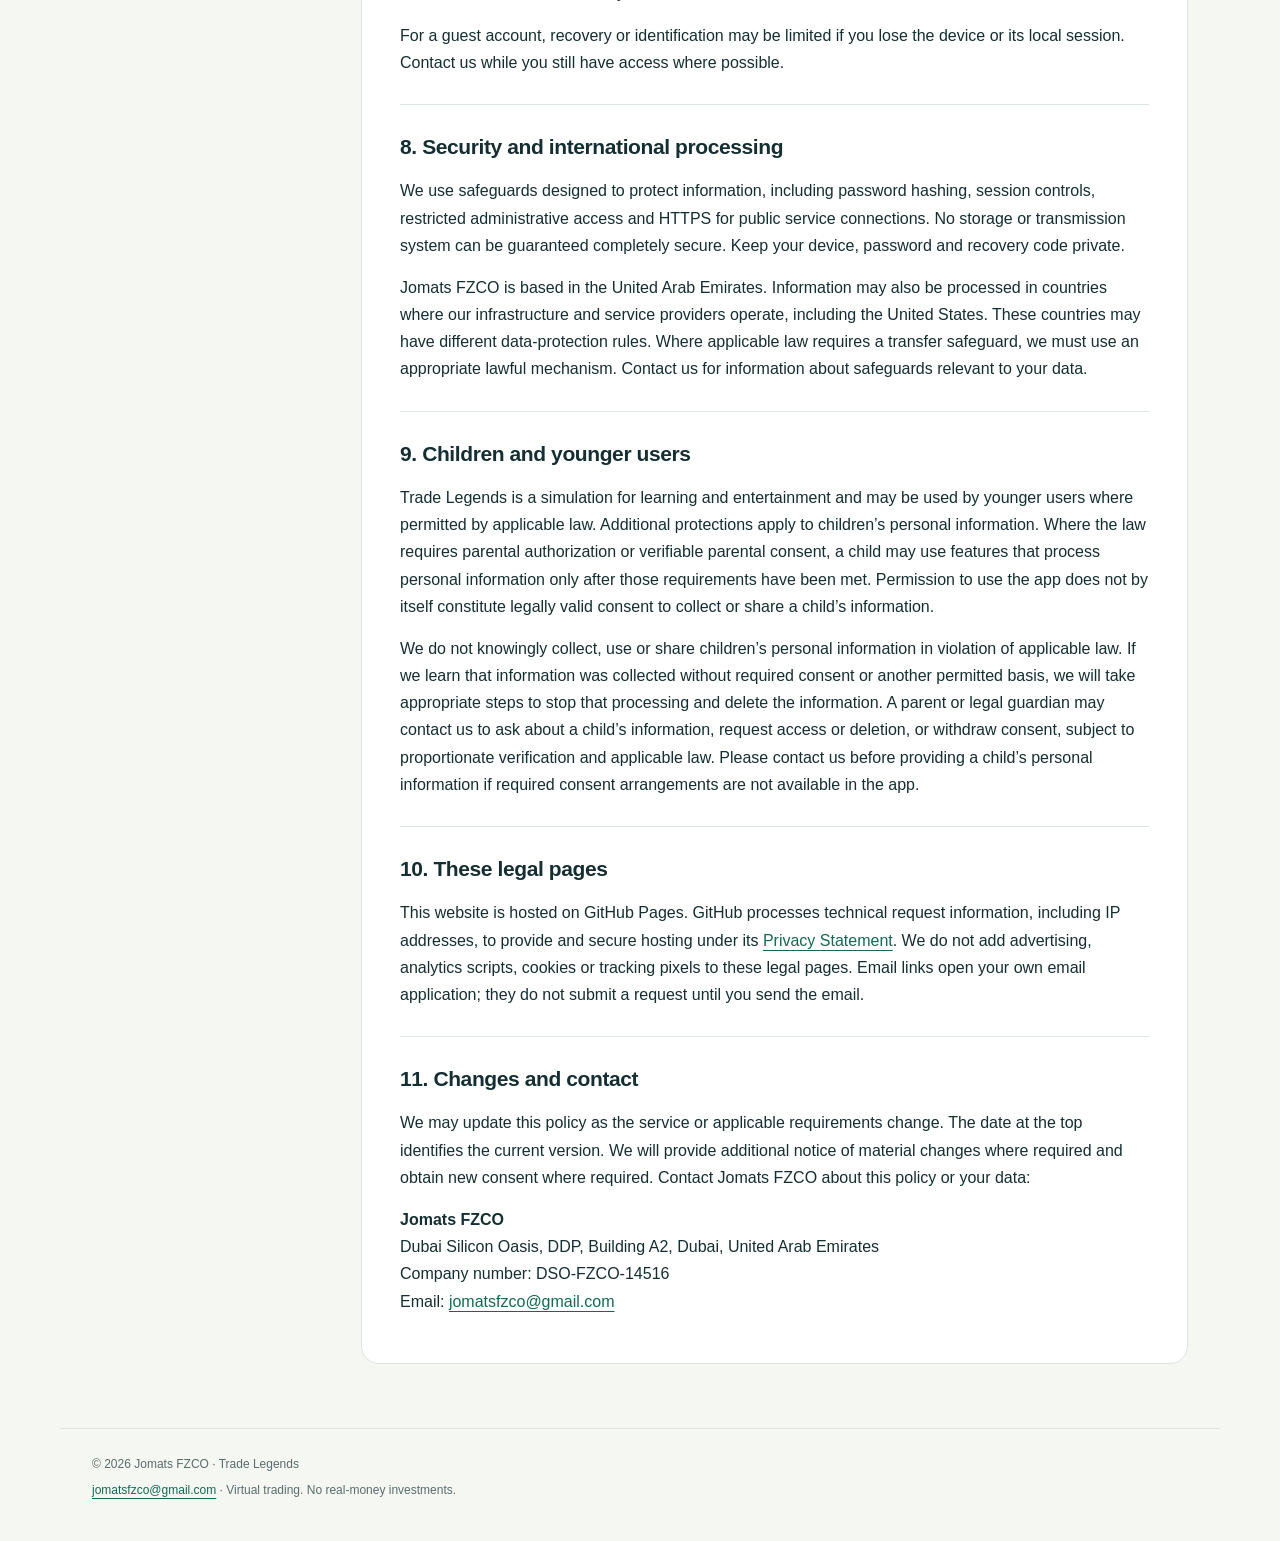
==== commit f93fe928: "Disclose Firebase analytics, diagnostics and messaging for release" ====
--- a/privacy/index.html
+++ b/privacy/index.html
@@ -1,2 +1,2 @@
 <!doctype html>
-<html lang="en"><head><meta charset="utf-8"><meta name="viewport" content="width=device-width, initial-scale=1"><meta name="description" content="How Trade Legends collects, uses and protects your information."><meta name="theme-color" content="#0d171a"><title>Privacy Policy | Trade Legends</title><link rel="canonical" href="https://jomats1337.github.io/trade-legends-legal/privacy/"><link rel="stylesheet" href="../assets/style.css"></head><body><a class="skip" href="#main">Skip to content</a><header><a class="brand" href="../"><span class="monogram" aria-hidden="true">TL</span>Trade Legends</a><nav aria-label="Legal"><a href="../privacy/">Privacy</a><a href="../terms/">Terms</a><a href="../delete-account/">Delete account</a></nav></header><main id="main"><div class="hero"><p class="eyebrow">Jomats FZCO · Legal</p><h1>Privacy Policy</h1><p class="intro">How Trade Legends collects, uses and protects your information.</p><p class="date">Effective date · 21 September 2026</p></div><div class="layout"><aside><p class="eyebrow">On this page</p><nav aria-label="Contents"><a href="#section-1">Who we are</a><a href="#section-2">Information we collect</a><a href="#section-3">How we use information</a><a href="#section-4">Advertising and notifications</a><a href="#section-5">When information is shared</a><a href="#section-6">Retention and deletion</a><a href="#section-7">Your choices and rights</a><a href="#section-8">Security and international processing</a><a href="#section-9">Children and younger users</a><a href="#section-10">These legal pages</a><a href="#section-11">Changes and contact</a></nav></aside><article><section id="section-1"><h2>1. Who we are</h2><p>Trade Legends is provided by Jomats FZCO ("we", "us", "our"). We are the controller responsible for the personal information described in this Privacy Policy. It covers the Trade Legends mobile app, its connected services, and these legal pages.</p><p><strong>Jomats FZCO</strong><br>Dubai Silicon Oasis, DDP, Building A2, Dubai, United Arab Emirates<br>Company number: DSO-FZCO-14516<br>Email: <a href="mailto:jomatsfzco@gmail.com">jomatsfzco@gmail.com</a></p></section><section id="section-2"><h2>2. Information we collect</h2><ul><li><strong>Account information:</strong> your account identifier, display name, selected avatar and, if you register, email address. We store password hashes and recovery-code verification data rather than plaintext passwords or recovery codes.</li><li><strong>Gameplay and preferences:</strong> virtual balances, simulated trades and transaction history, competition results, rankings, achievements, rewards, referrals, mining progress, settings, language and notification choices. Guest play also creates a server-side profile.</li><li><strong>Service and security information:</strong> sessions, request identifiers, timestamps, service activity and error information. Our infrastructure processes network information such as IP addresses to deliver requests and protect the service.</li><li><strong>Installation measurement, where enabled:</strong> a random installation identifier, app/package and version information, Google Play install-referrer information (which may include campaign and click identifiers), referral-click and install timestamps, and collection time. Our installation identifier is separate from your game account and is not a hardware identifier. This collector does not send your account email, password, balance or session token.</li><li><strong>Communications:</strong> your contact details and information you choose to send us when requesting support or exercising your privacy rights.</li><li><strong>Local device storage:</strong> session credentials, cached progress, preferences and installation-delivery state are kept in app storage so the app can operate.</li></ul><p>Trade Legends does not require access to your contacts, microphone, camera or precise device location. It does not request payment-card details or cryptocurrency private keys. All in-game funds are virtual.</p></section><section id="section-3"><h2>3. How we use information</h2><ul><li>Provide accounts, save progress, run simulated trades and competitions, calculate virtual rewards, and synchronize the app with its server.</li><li>Authenticate requests, support account recovery, prevent duplicate rewards, detect abuse, and maintain reliable services.</li><li>Display player profiles and rankings and operate referral features.</li><li>Understand how users find the app and measure campaigns when installation measurement is enabled.</li><li>Respond to support and privacy requests and comply with applicable legal obligations.</li><li>Provide optional reminders and, where available, advertising features.</li></ul><p>Where a legal basis is required, we process information as necessary to provide the service you request, to meet legal obligations, or for legitimate interests such as security and service improvement where that basis is permitted and does not override your rights. We rely on consent where required, including for optional advertising or measurement that requires consent. You may withdraw that consent without affecting the lawfulness of earlier processing. Accepting the Terms of Use is not consent to optional data processing.</p></section><section id="section-4"><h2>4. Advertising and notifications</h2><p>Advertising availability depends on the app version and settings. Where Google Mobile Ads is activated, including test-ad mode, Google may process IP address and approximate location inferred from it, app/ad interactions, diagnostic information, and device or account identifiers, including the Android advertising ID and app set ID where available. These are used for advertising, measurement and fraud prevention. A local demonstration that does not activate Google ads does not send an ad request to Google.</p><p>See <a href="https://policies.google.com/privacy">Google’s Privacy Policy</a> and <a href="https://policies.google.com/technologies/ads">Google’s advertising information</a>. Android settings let you reset or delete your advertising ID and manage available advertising privacy controls. Where consent is required, the relevant feature must obtain it before processing; this policy does not replace a consent prompt.</p><p>Trade Legends uses local notifications and an optional persistent mining-status notification. You can manage notification permission through Android settings and available categories through the app. Turning off notifications does not delete your account.</p></section><section id="section-5"><h2>5. When information is shared</h2><ul><li><strong>Other players:</strong> your display name, avatar, rankings and relevant game statistics or competition activity may be visible in public profiles, leaderboards and multiplayer features. Your password, recovery code and account email are not displayed in these features. Avoid including private information in your display name.</li><li><strong>Service providers:</strong> infrastructure, hosting, network delivery/security and communications providers process the information necessary to operate the service. Cloudflare provides network delivery and security; see its <a href="https://www.cloudflare.com/privacypolicy/">Privacy Policy</a>.</li><li><strong>Google:</strong> Google Play provides installation-referrer information. Google Mobile Ads processes information when activated as described above.</li><li><strong>Campaign partners:</strong> when campaign measurement and a partner integration are enabled, install confirmations and relevant campaign/click identifiers may be sent to the provider responsible for that campaign to measure performance and reconcile installations. This installation feed does not include your account email, game balances or login credentials.</li><li><strong>Legal and business purposes:</strong> we may disclose information when required by law, to protect rights and safety, or in connection with a business transfer subject to applicable privacy protections.</li></ul><p>We do not sell account information for money. Rights relating to targeted advertising or other forms of sharing may still apply depending on your location and enabled features; contact us to exercise them.</p></section><section id="section-6"><h2>6. Retention and deletion</h2><p>We keep account information and gameplay records while needed to provide your account and its history, unless you request deletion earlier. After verified account deletion, account credentials, sessions, personal profile, account-linked activity and progress are removed from the active game service. Shared competition or transaction records may retain de-identified entries needed to preserve other players’ results.</p><p>Installation measurement is stored separately from game accounts and is subject to the attribution service’s retention schedule. It is not automatically identifiable from an account email. If you want installation records removed too, include that request when contacting us; we may need additional non-secret information to locate them. Uninstalling the app, clearing its storage or deleting a game account does not by itself prove that separate installation records have been removed.</p><p>We retain support communications, security records and restricted backup copies only as long as reasonably necessary for their purpose, recovery, dispute handling or an applicable legal requirement. Retention depends on the record’s purpose, whether an issue remains open, and applicable obligations. Backup data is not used for routine gameplay and is removed through backup rotation. A deletion request may therefore take additional time to be reflected in backup copies. If an exception requires retaining information, we limit its use to that purpose and explain the reason where legally permitted.</p><p>Read the <a href="../delete-account/">account and data deletion instructions</a> to make a request without reinstalling the app.</p></section><section id="section-7"><h2>7. Your choices and rights</h2><p>You can change available profile and notification settings in the app and request account deletion. Depending on applicable law, you may also have rights to access or receive a copy of your information, correct it, erase it, restrict or object to processing, receive portable data, withdraw consent, or opt out of certain advertising uses. You may complain to the competent data-protection authority.</p><p>Send requests to <a href="mailto:jomatsfzco@gmail.com">jomatsfzco@gmail.com</a>. We may ask for proportionate information to verify that the account or data belongs to you. Do not email passwords or recovery codes. We respond within the time required by applicable law and explain any permitted extension or restriction. Exercising privacy rights does not result in discriminatory treatment.</p><p>For a guest account, recovery or identification may be limited if you lose the device or its local session. Contact us while you still have access where possible.</p></section><section id="section-8"><h2>8. Security and international processing</h2><p>We use safeguards designed to protect information, including password hashing, session controls, restricted administrative access and HTTPS for public service connections. No storage or transmission system can be guaranteed completely secure. Keep your device, password and recovery code private.</p><p>Jomats FZCO is based in the United Arab Emirates. Information may also be processed in countries where our infrastructure and service providers operate, including the United States. These countries may have different data-protection rules. Where applicable law requires a transfer safeguard, we must use an appropriate lawful mechanism. Contact us for information about safeguards relevant to your data.</p></section><section id="section-9"><h2>9. Children and younger users</h2><p>Trade Legends is a simulation for learning and entertainment and may be used by younger users where permitted by applicable law. Additional protections apply to children’s personal information. Where the law requires parental authorization or verifiable parental consent, a child may use features that process personal information only after those requirements have been met. Permission to use the app does not by itself constitute legally valid consent to collect or share a child’s information.</p><p>We do not knowingly collect, use or share children’s personal information in violation of applicable law. If we learn that information was collected without required consent or another permitted basis, we will take appropriate steps to stop that processing and delete the information. A parent or legal guardian may contact us to ask about a child’s information, request access or deletion, or withdraw consent, subject to proportionate verification and applicable law. Please contact us before providing a child’s personal information if required consent arrangements are not available in the app.</p></section><section id="section-10"><h2>10. These legal pages</h2><p>This website is hosted on GitHub Pages. GitHub processes technical request information, including IP addresses, to provide and secure hosting under its <a href="https://docs.github.com/en/site-policy/privacy-policies/github-general-privacy-statement">Privacy Statement</a>. We do not add advertising, analytics scripts, cookies or tracking pixels to these legal pages. Email links open your own email application; they do not submit a request until you send the email.</p></section><section id="section-11"><h2>11. Changes and contact</h2><p>We may update this policy as the service or applicable requirements change. The date at the top identifies the current version. We will provide additional notice of material changes where required and obtain new consent where required. Contact Jomats FZCO about this policy or your data:</p><p><strong>Jomats FZCO</strong><br>Dubai Silicon Oasis, DDP, Building A2, Dubai, United Arab Emirates<br>Company number: DSO-FZCO-14516<br>Email: <a href="mailto:jomatsfzco@gmail.com">jomatsfzco@gmail.com</a></p></section></article></div></main><footer><p>© 2026 Jomats FZCO · Trade Legends</p><p><a href="mailto:jomatsfzco@gmail.com">jomatsfzco@gmail.com</a> · Virtual trading. No real-money investments.</p></footer></body></html>+<html lang="en"><head><meta charset="utf-8"><meta name="viewport" content="width=device-width, initial-scale=1"><meta name="description" content="How Trade Legends collects, uses and protects your information."><meta name="theme-color" content="#0d171a"><title>Privacy Policy | Trade Legends</title><link rel="canonical" href="https://jomats1337.github.io/trade-legends-legal/privacy/"><link rel="stylesheet" href="../assets/style.css"></head><body><a class="skip" href="#main">Skip to content</a><header><a class="brand" href="../"><span class="monogram" aria-hidden="true">TL</span>Trade Legends</a><nav aria-label="Legal"><a href="../privacy/">Privacy</a><a href="../terms/">Terms</a><a href="../delete-account/">Delete account</a></nav></header><main id="main"><div class="hero"><p class="eyebrow">Jomats FZCO · Legal</p><h1>Privacy Policy</h1><p class="intro">How Trade Legends collects, uses and protects your information.</p><p class="date">Effective date · 21 September 2026</p></div><div class="layout"><aside><p class="eyebrow">On this page</p><nav aria-label="Contents"><a href="#section-1">Who we are</a><a href="#section-2">Information we collect</a><a href="#section-3">How we use information</a><a href="#section-4">Advertising and notifications</a><a href="#section-5">When information is shared</a><a href="#section-6">Retention and deletion</a><a href="#section-7">Your choices and rights</a><a href="#section-8">Security and international processing</a><a href="#section-9">Children and younger users</a><a href="#section-10">These legal pages</a><a href="#section-11">Changes and contact</a></nav></aside><article><section id="section-1"><h2>1. Who we are</h2><p>Trade Legends is provided by Jomats FZCO ("we", "us", "our"). We are the controller responsible for the personal information described in this Privacy Policy. It covers the Trade Legends mobile app, its connected services, and these legal pages.</p><p><strong>Jomats FZCO</strong><br>Dubai Silicon Oasis, DDP, Building A2, Dubai, United Arab Emirates<br>Company number: DSO-FZCO-14516<br>Email: <a href="mailto:jomatsfzco@gmail.com">jomatsfzco@gmail.com</a></p></section><section id="section-2"><h2>2. Information we collect</h2><ul><li><strong>Account information:</strong> your account identifier, display name, selected avatar and, if you register, email address. We store password hashes and recovery-code verification data rather than plaintext passwords or recovery codes.</li><li><strong>Gameplay and preferences:</strong> virtual balances, simulated trades and transaction history, competition results, rankings, achievements, rewards, referrals, mining progress, settings, language and notification choices. Guest play also creates a server-side profile.</li><li><strong>Service and security information:</strong> sessions, request identifiers, timestamps, service activity and error information. Our infrastructure processes network information such as IP addresses to deliver requests and protect the service.</li><li><strong>Installation measurement, where enabled:</strong> a random installation identifier, app/package and version information, Google Play install-referrer information (which may include campaign and click identifiers), referral-click and install timestamps, and collection time. Our installation identifier is separate from your game account and is not a hardware identifier. This collector does not send your account email, password, balance or session token.</li><li><strong>App analytics and diagnostics:</strong> Google Analytics for Firebase processes app interactions, screen views, sessions, installation identifiers, app/device information and approximate location derived from network information. Firebase Crashlytics processes crash reports, stack traces, diagnostic app/device information and installation identifiers. We do not attach account emails, passwords, balances or raw installation-referrer values to custom analytics events or crash reports. Analytics advertising-ID collection and advertising-personalization signals are disabled in the current release.</li><li><strong>Remote notifications:</strong> Firebase Cloud Messaging processes installation identifiers and notification tokens to deliver messages. Notification delivery and interactions may also be measured through Firebase Analytics.</li><li><strong>Communications:</strong> your contact details and information you choose to send us when requesting support or exercising your privacy rights.</li><li><strong>Local device storage:</strong> session credentials, cached progress, preferences and installation-delivery state are kept in app storage so the app can operate.</li></ul><p>Trade Legends does not require access to your contacts, microphone, camera or precise device location. It does not request payment-card details or cryptocurrency private keys. All in-game funds are virtual.</p></section><section id="section-3"><h2>3. How we use information</h2><ul><li>Provide accounts, save progress, run simulated trades and competitions, calculate virtual rewards, and synchronize the app with its server.</li><li>Authenticate requests, support account recovery, prevent duplicate rewards, detect abuse, and maintain reliable services.</li><li>Display player profiles and rankings and operate referral features.</li><li>Understand how users find the app and measure campaigns when installation measurement is enabled.</li><li>Understand app usage, diagnose crashes and performance problems, improve the simulator and deliver remote notifications.</li><li>Respond to support and privacy requests and comply with applicable legal obligations.</li><li>Provide optional reminders and, where available, advertising features.</li></ul><p>Where a legal basis is required, we process information as necessary to provide the service you request, to meet legal obligations, or for legitimate interests such as security and service improvement where that basis is permitted and does not override your rights. We rely on consent where required, including for optional advertising or measurement that requires consent. You may withdraw that consent without affecting the lawfulness of earlier processing. Accepting the Terms of Use is not consent to optional data processing.</p></section><section id="section-4"><h2>4. Advertising and notifications</h2><p>Advertising availability depends on the app version and settings. Where Google Mobile Ads is activated, including test-ad mode, Google may process IP address and approximate location inferred from it, app/ad interactions, diagnostic information, and device or account identifiers, including the Android advertising ID and app set ID where available. These are used for advertising, measurement and fraud prevention. A local demonstration that does not activate Google ads does not send an ad request to Google.</p><p>See <a href="https://policies.google.com/privacy">Google’s Privacy Policy</a> and <a href="https://policies.google.com/technologies/ads">Google’s advertising information</a>. Android settings let you reset or delete your advertising ID and manage available advertising privacy controls. Where consent is required, the relevant feature must obtain it before processing; this policy does not replace a consent prompt.</p><p>Trade Legends uses local notifications, Firebase Cloud Messaging for remote notifications, and an optional persistent mining-status notification. Android notification settings control whether the app can show notifications. Available in-app category settings apply to app-generated messages; some messages delivered directly by Firebase in the background are controlled by Android notification settings instead. Turning off notifications does not delete your account.</p></section><section id="section-5"><h2>5. When information is shared</h2><ul><li><strong>Other players:</strong> your display name, avatar, rankings and relevant game statistics or competition activity may be visible in public profiles, leaderboards and multiplayer features. Your password, recovery code and account email are not displayed in these features. Avoid including private information in your display name.</li><li><strong>Service providers:</strong> infrastructure, hosting, network delivery/security and communications providers process the information necessary to operate the service. Cloudflare provides network delivery and security; see its <a href="https://www.cloudflare.com/privacypolicy/">Privacy Policy</a>.</li><li><strong>Google:</strong> Google Play provides installation-referrer information. Google Mobile Ads processes information when activated as described above. Google Analytics for Firebase, Firebase Crashlytics and Firebase Cloud Messaging process the app-usage, diagnostic and notification information described in this policy. See <a href="https://firebase.google.com/support/privacy">Firebase privacy and security information</a> and <a href="https://policies.google.com/privacy">Google’s Privacy Policy</a>.</li><li><strong>Campaign partners:</strong> when campaign measurement and a partner integration are enabled, install confirmations and relevant campaign/click identifiers may be sent to the provider responsible for that campaign to measure performance and reconcile installations. This installation feed does not include your account email, game balances or login credentials.</li><li><strong>Legal and business purposes:</strong> we may disclose information when required by law, to protect rights and safety, or in connection with a business transfer subject to applicable privacy protections.</li></ul><p>We do not sell account information for money. Rights relating to targeted advertising or other forms of sharing may still apply depending on your location and enabled features; contact us to exercise them.</p></section><section id="section-6"><h2>6. Retention and deletion</h2><p>We keep account information and gameplay records while needed to provide your account and its history, unless you request deletion earlier. After verified account deletion, account credentials, sessions, personal profile, account-linked activity and progress are removed from the active game service. Shared competition or transaction records may retain de-identified entries needed to preserve other players’ results.</p><p>Installation measurement is stored separately from game accounts and is subject to the attribution service’s retention schedule. It is not automatically identifiable from an account email. If you want installation records removed too, include that request when contacting us; we may need additional non-secret information to locate them. Uninstalling the app, clearing its storage or deleting a game account does not by itself prove that separate installation records have been removed.</p><p>Firebase analytics, diagnostic and messaging records are separate from your game account. Their retention and deletion depend on the Firebase product and configured retention settings; aggregated analytics reports may remain after event-level data expires. Crashlytics retains crash reports for 90 days before deletion from live and backup systems begins. Cloud Messaging installation identifiers are retained until deletion is requested, after which Google describes removal from live and backup systems within 180 days. Deleting your game account or uninstalling the app does not automatically delete all Firebase records. Contact us to request deletion of these records; we may need additional non-secret installation information to identify them, and will explain any identification or deletion limits. The linked Firebase privacy documentation provides product-specific details.</p><p>We retain support communications, security records and restricted backup copies only as long as reasonably necessary for their purpose, recovery, dispute handling or an applicable legal requirement. Retention depends on the record’s purpose, whether an issue remains open, and applicable obligations. Backup data is not used for routine gameplay and is removed through backup rotation. A deletion request may therefore take additional time to be reflected in backup copies. If an exception requires retaining information, we limit its use to that purpose and explain the reason where legally permitted.</p><p>Read the <a href="../delete-account/">account and data deletion instructions</a> to make a request without reinstalling the app.</p></section><section id="section-7"><h2>7. Your choices and rights</h2><p>You can change available profile and notification settings in the app and request account deletion. The current release does not offer a separate in-app switch for Firebase analytics or crash reporting; contact us about objections, consent withdrawal or deletion requests. Android notification permission controls visible notifications, not all analytics, diagnostics or installation processing. Depending on applicable law, you may also have rights to access or receive a copy of your information, correct it, erase it, restrict or object to processing, receive portable data, withdraw consent, or opt out of certain advertising uses. You may complain to the competent data-protection authority.</p><p>Send requests to <a href="mailto:jomatsfzco@gmail.com">jomatsfzco@gmail.com</a>. We may ask for proportionate information to verify that the account or data belongs to you. Do not email passwords or recovery codes. We respond within the time required by applicable law and explain any permitted extension or restriction. Exercising privacy rights does not result in discriminatory treatment.</p><p>For a guest account, recovery or identification may be limited if you lose the device or its local session. Contact us while you still have access where possible.</p></section><section id="section-8"><h2>8. Security and international processing</h2><p>We use safeguards designed to protect information, including password hashing, session controls, restricted administrative access and HTTPS for public service connections. No storage or transmission system can be guaranteed completely secure. Keep your device, password and recovery code private.</p><p>Jomats FZCO is based in the United Arab Emirates. Information may also be processed in countries where our infrastructure and service providers operate, including the United States. These countries may have different data-protection rules. Where applicable law requires a transfer safeguard, we must use an appropriate lawful mechanism. Contact us for information about safeguards relevant to your data.</p></section><section id="section-9"><h2>9. Children and younger users</h2><p>Trade Legends is a simulation for learning and entertainment and may be used by younger users where permitted by applicable law. Additional protections apply to children’s personal information. Where the law requires parental authorization or verifiable parental consent, a child may use features that process personal information only after those requirements have been met. Permission to use the app does not by itself constitute legally valid consent to collect or share a child’s information.</p><p>We do not knowingly collect, use or share children’s personal information in violation of applicable law. If we learn that information was collected without required consent or another permitted basis, we will take appropriate steps to stop that processing and delete the information. A parent or legal guardian may contact us to ask about a child’s information, request access or deletion, or withdraw consent, subject to proportionate verification and applicable law. Please contact us before providing a child’s personal information if required consent arrangements are not available in the app.</p></section><section id="section-10"><h2>10. These legal pages</h2><p>This website is hosted on GitHub Pages. GitHub processes technical request information, including IP addresses, to provide and secure hosting under its <a href="https://docs.github.com/en/site-policy/privacy-policies/github-general-privacy-statement">Privacy Statement</a>. We do not add advertising, analytics scripts, cookies or tracking pixels to these legal pages. Email links open your own email application; they do not submit a request until you send the email.</p></section><section id="section-11"><h2>11. Changes and contact</h2><p>We may update this policy as the service or applicable requirements change. The date at the top identifies the current version. We will provide additional notice of material changes where required and obtain new consent where required. Contact Jomats FZCO about this policy or your data:</p><p><strong>Jomats FZCO</strong><br>Dubai Silicon Oasis, DDP, Building A2, Dubai, United Arab Emirates<br>Company number: DSO-FZCO-14516<br>Email: <a href="mailto:jomatsfzco@gmail.com">jomatsfzco@gmail.com</a></p></section></article></div></main><footer><p>© 2026 Jomats FZCO · Trade Legends</p><p><a href="mailto:jomatsfzco@gmail.com">jomatsfzco@gmail.com</a> · Virtual trading. No real-money investments.</p></footer></body></html>
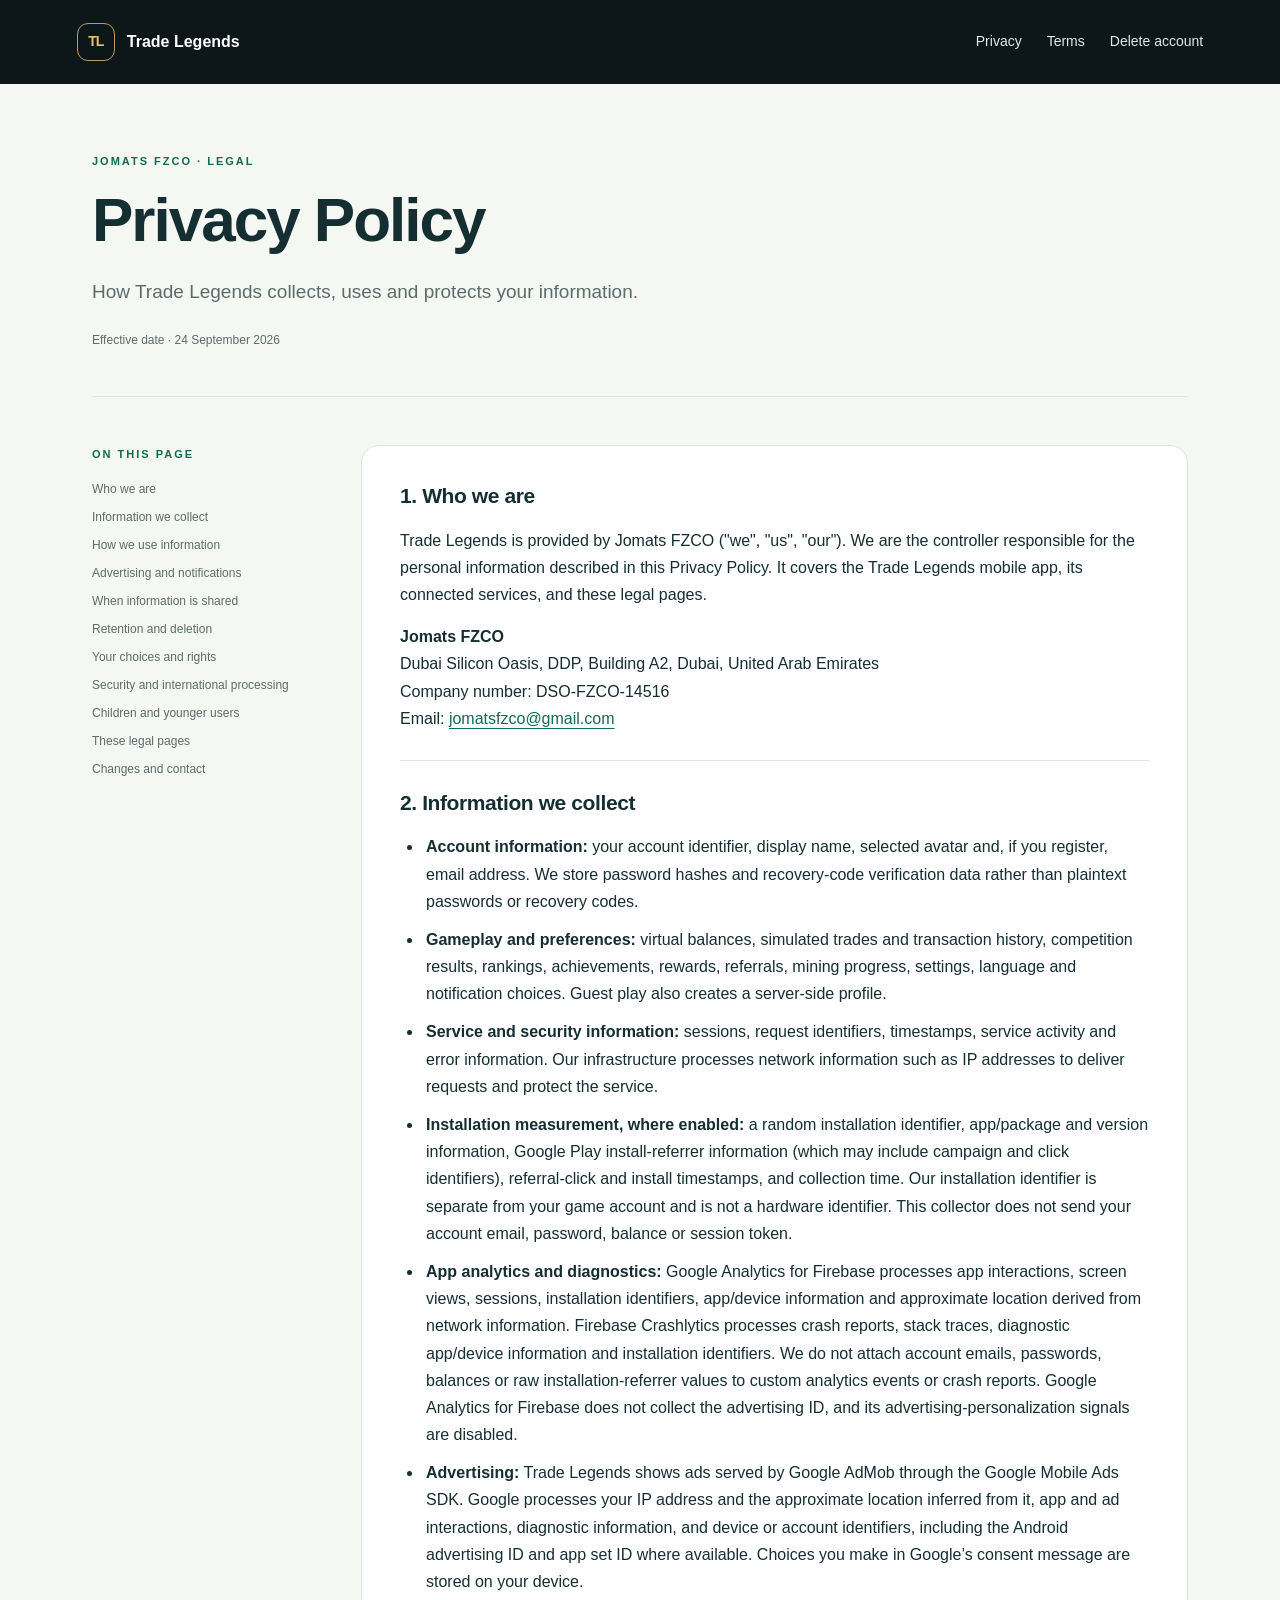
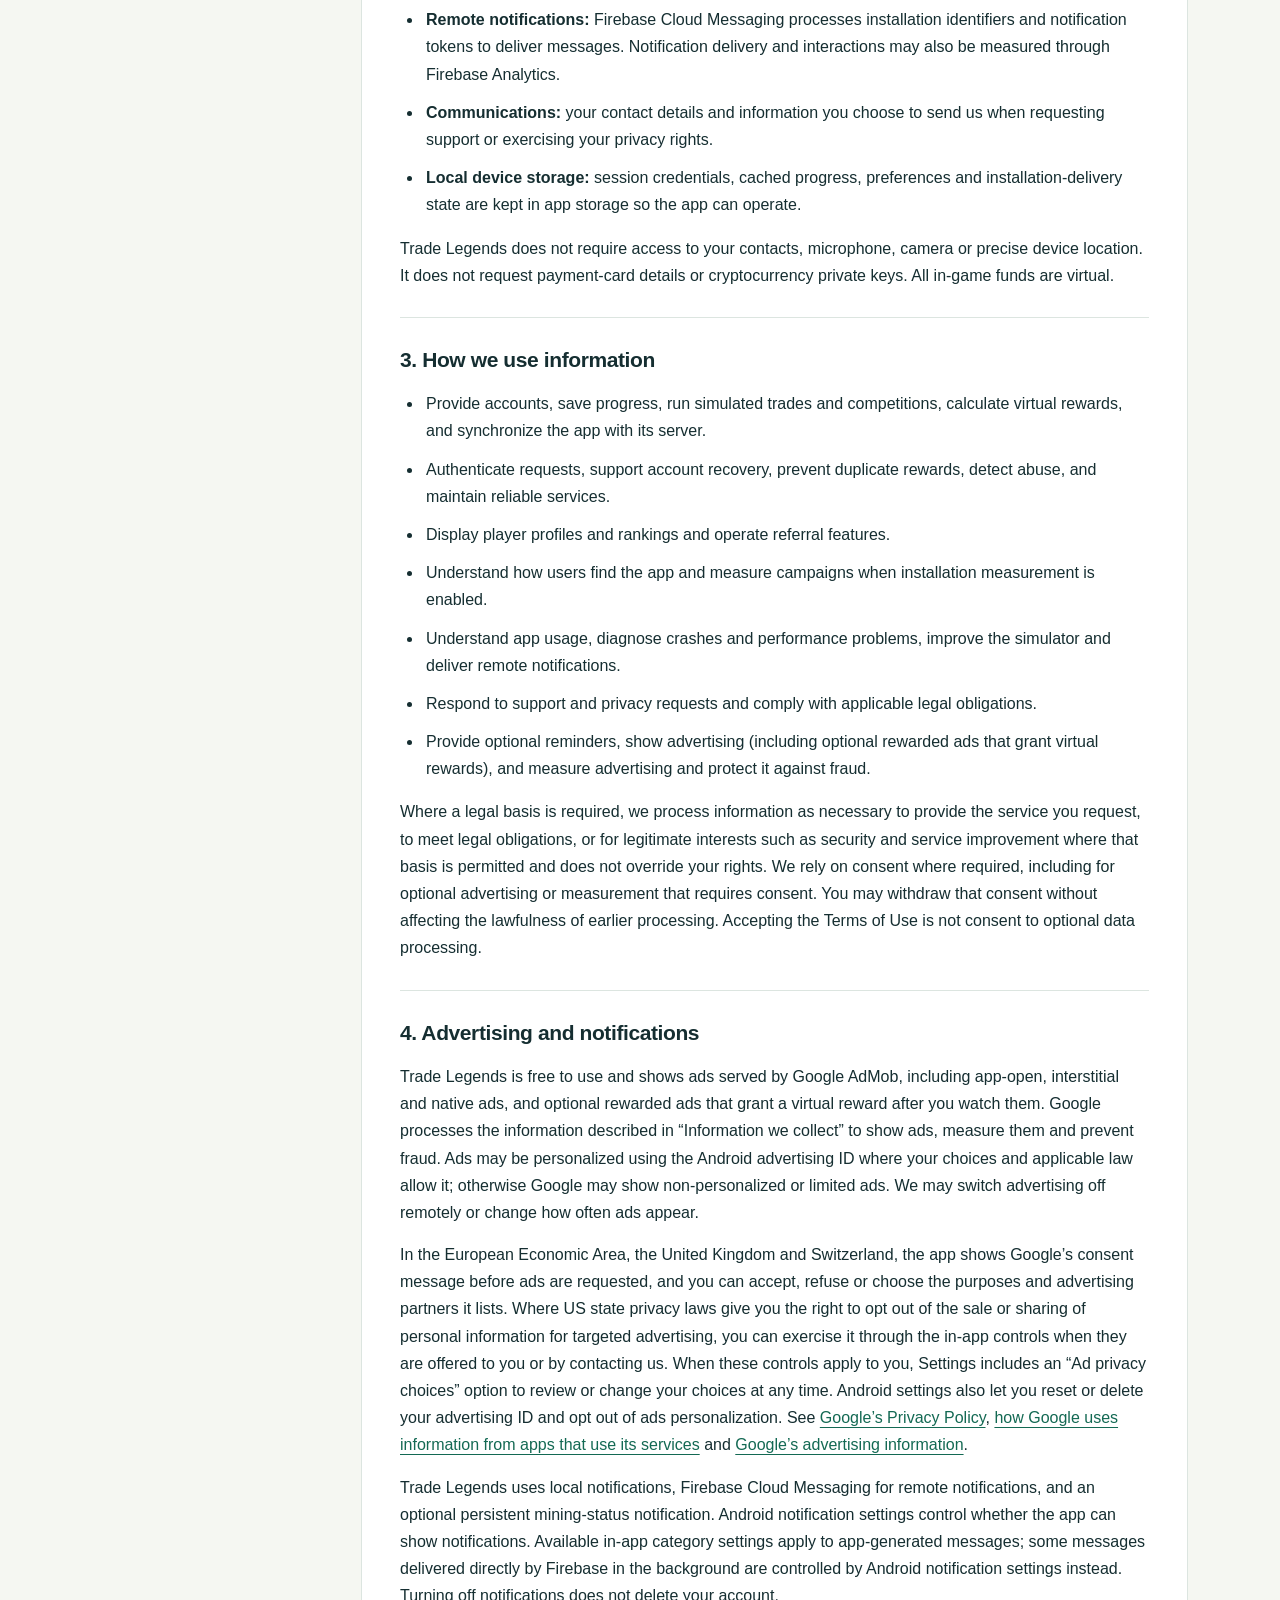
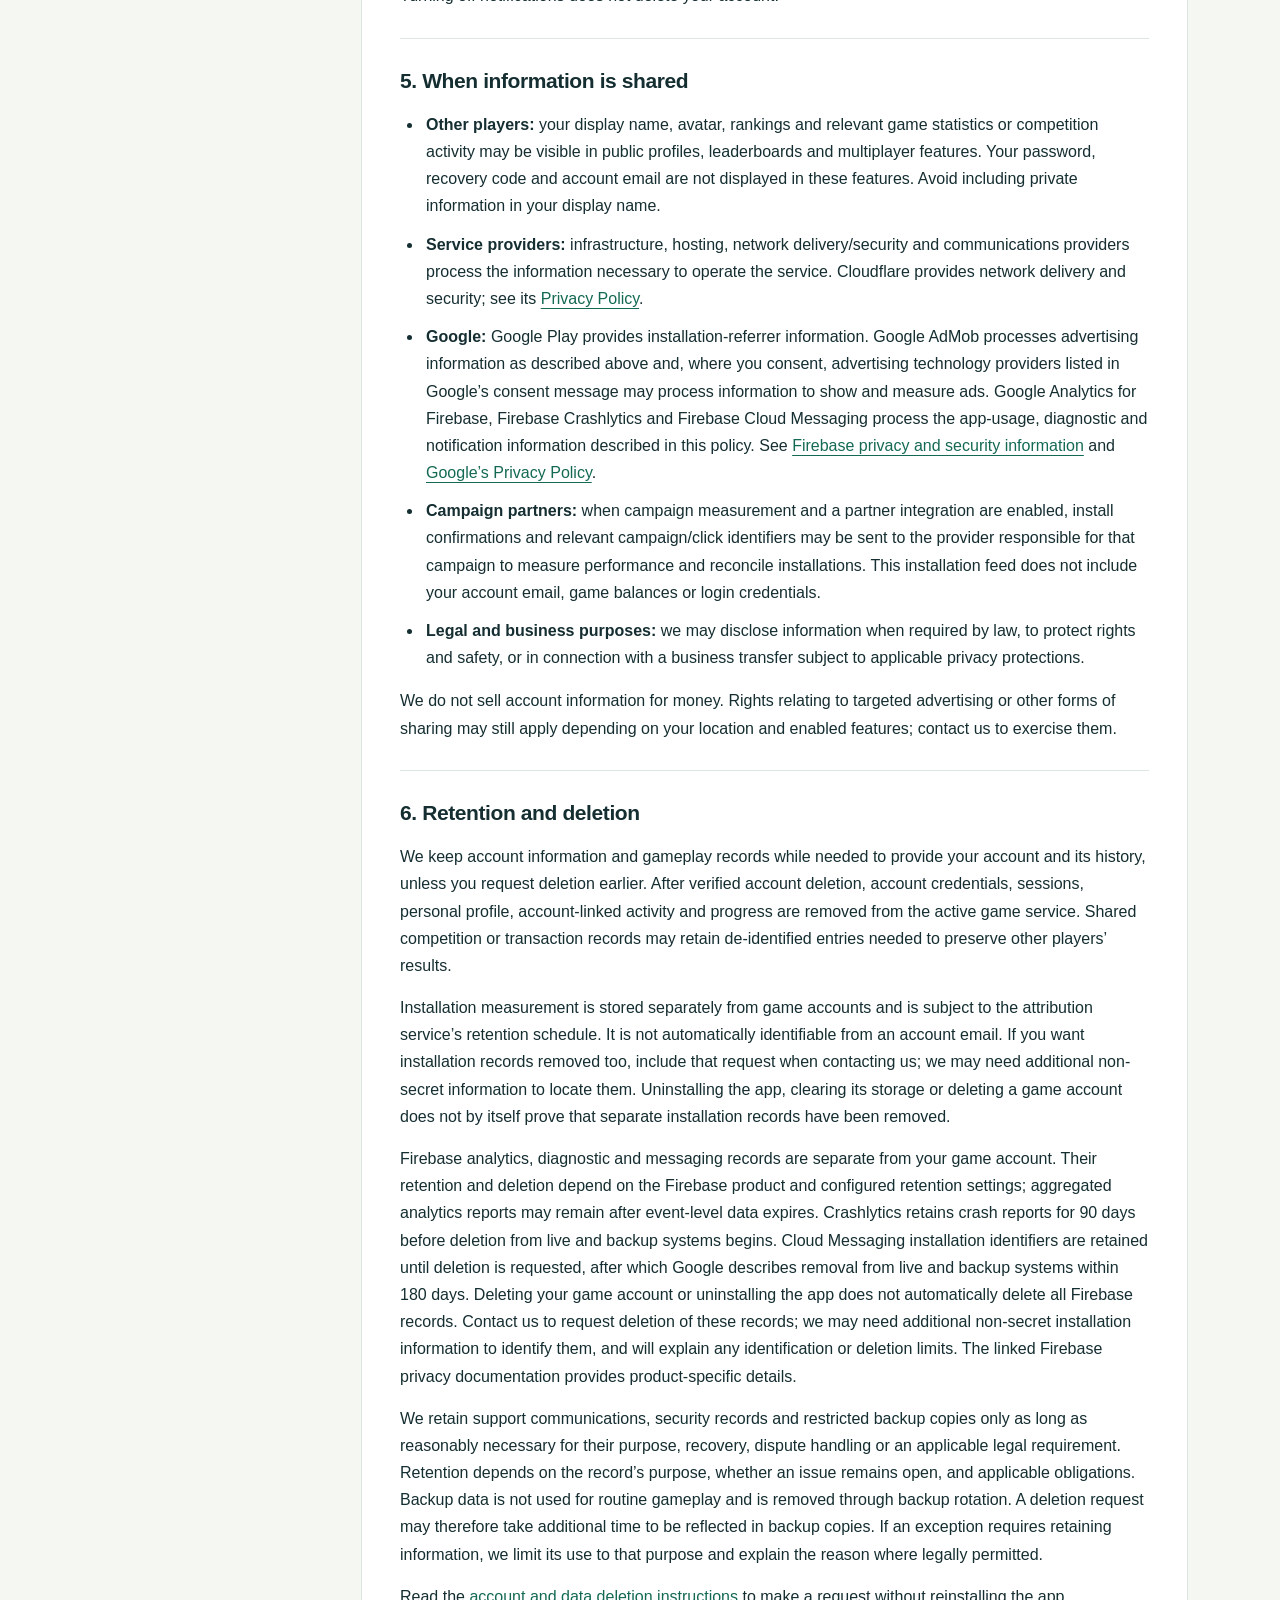
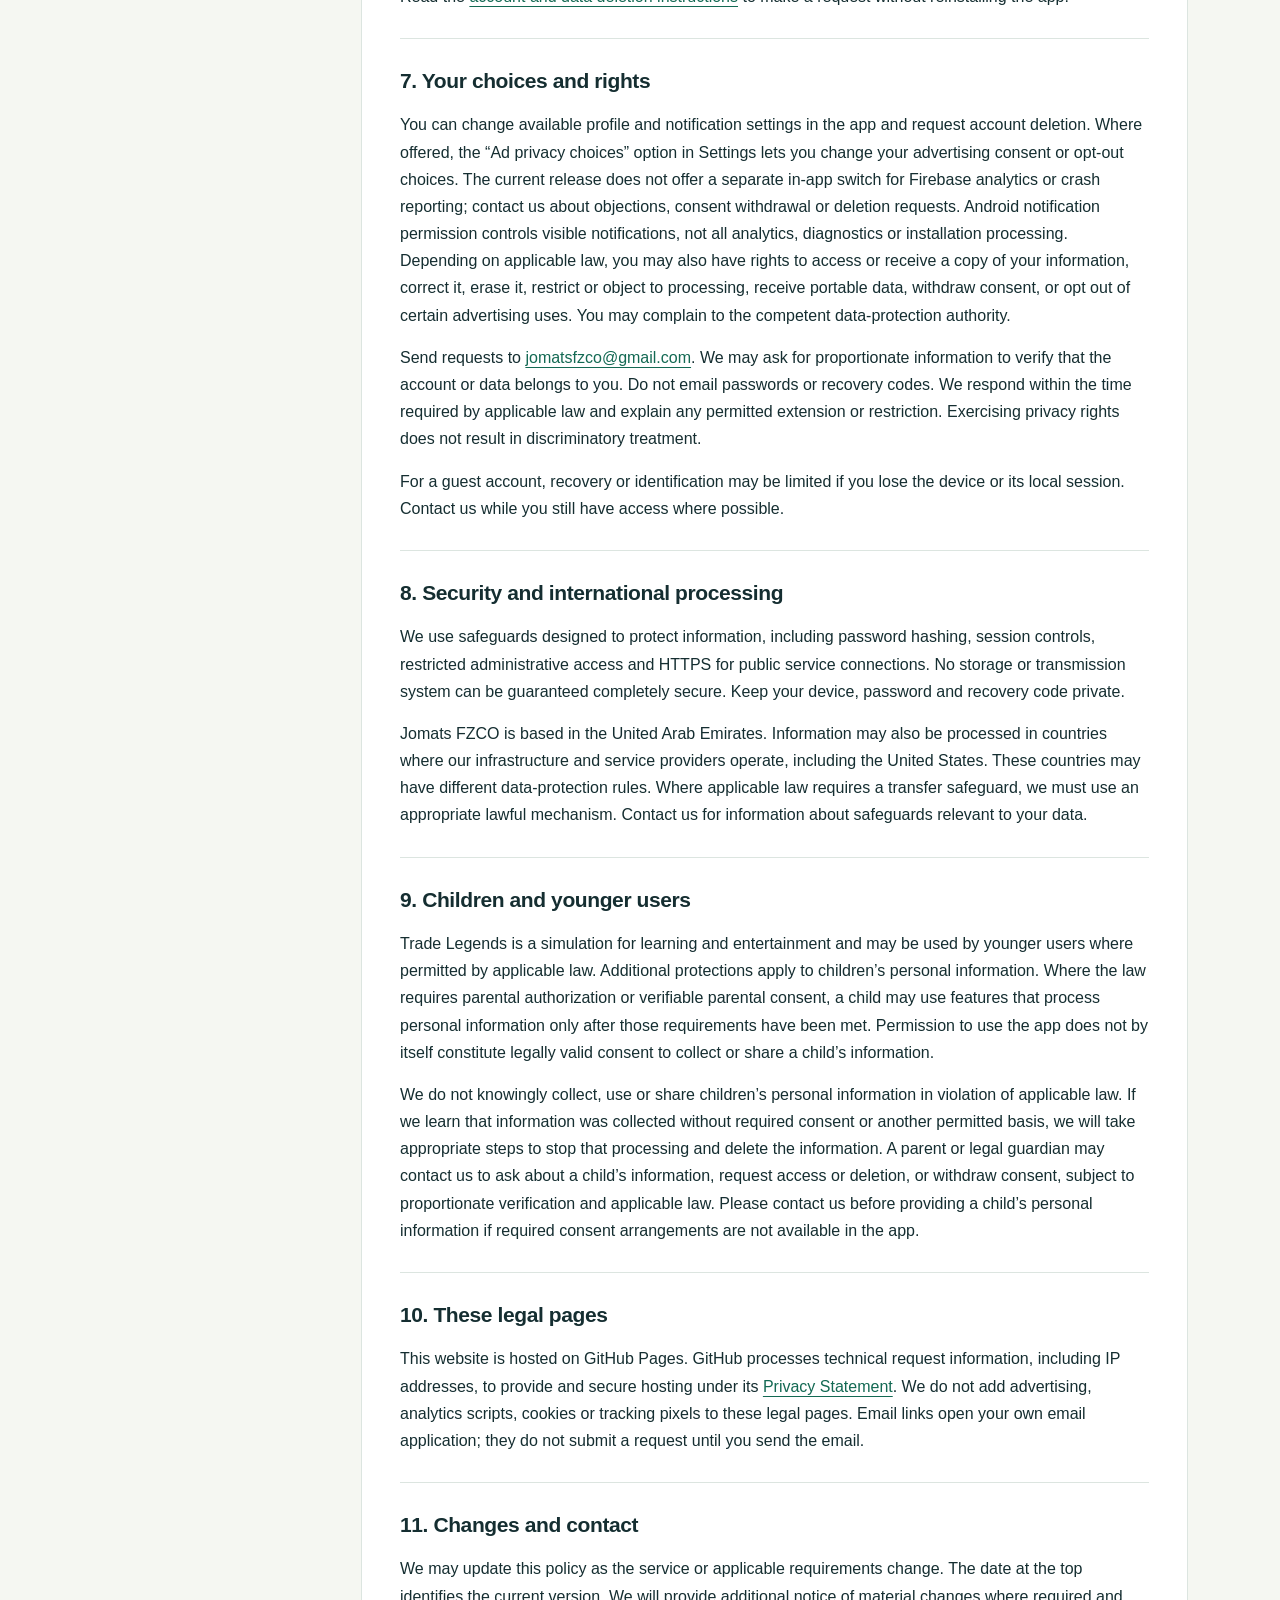
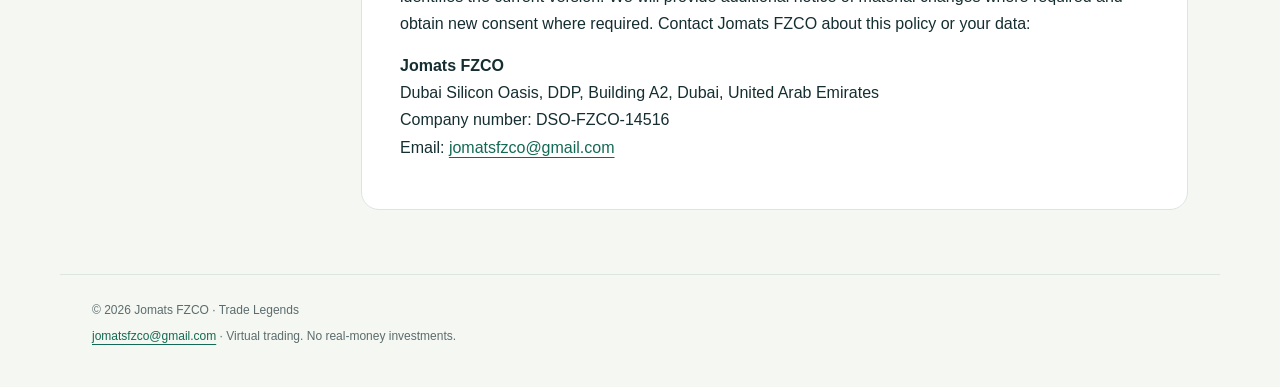
==== commit afa1dc02: "Describe live advertising, consent choices and advertising ID Co-Authored-By: Claude Opus 5.5 <norep" ====
--- a/privacy/index.html
+++ b/privacy/index.html
@@ -1,2 +1,2 @@
 <!doctype html>
-<html lang="en"><head><meta charset="utf-8"><meta name="viewport" content="width=device-width, initial-scale=1"><meta name="description" content="How Trade Legends collects, uses and protects your information."><meta name="theme-color" content="#0d171a"><title>Privacy Policy | Trade Legends</title><link rel="canonical" href="https://jomats1337.github.io/trade-legends-legal/privacy/"><link rel="stylesheet" href="../assets/style.css"></head><body><a class="skip" href="#main">Skip to content</a><header><a class="brand" href="../"><span class="monogram" aria-hidden="true">TL</span>Trade Legends</a><nav aria-label="Legal"><a href="../privacy/">Privacy</a><a href="../terms/">Terms</a><a href="../delete-account/">Delete account</a></nav></header><main id="main"><div class="hero"><p class="eyebrow">Jomats FZCO · Legal</p><h1>Privacy Policy</h1><p class="intro">How Trade Legends collects, uses and protects your information.</p><p class="date">Effective date · 21 September 2026</p></div><div class="layout"><aside><p class="eyebrow">On this page</p><nav aria-label="Contents"><a href="#section-1">Who we are</a><a href="#section-2">Information we collect</a><a href="#section-3">How we use information</a><a href="#section-4">Advertising and notifications</a><a href="#section-5">When information is shared</a><a href="#section-6">Retention and deletion</a><a href="#section-7">Your choices and rights</a><a href="#section-8">Security and international processing</a><a href="#section-9">Children and younger users</a><a href="#section-10">These legal pages</a><a href="#section-11">Changes and contact</a></nav></aside><article><section id="section-1"><h2>1. Who we are</h2><p>Trade Legends is provided by Jomats FZCO ("we", "us", "our"). We are the controller responsible for the personal information described in this Privacy Policy. It covers the Trade Legends mobile app, its connected services, and these legal pages.</p><p><strong>Jomats FZCO</strong><br>Dubai Silicon Oasis, DDP, Building A2, Dubai, United Arab Emirates<br>Company number: DSO-FZCO-14516<br>Email: <a href="mailto:jomatsfzco@gmail.com">jomatsfzco@gmail.com</a></p></section><section id="section-2"><h2>2. Information we collect</h2><ul><li><strong>Account information:</strong> your account identifier, display name, selected avatar and, if you register, email address. We store password hashes and recovery-code verification data rather than plaintext passwords or recovery codes.</li><li><strong>Gameplay and preferences:</strong> virtual balances, simulated trades and transaction history, competition results, rankings, achievements, rewards, referrals, mining progress, settings, language and notification choices. Guest play also creates a server-side profile.</li><li><strong>Service and security information:</strong> sessions, request identifiers, timestamps, service activity and error information. Our infrastructure processes network information such as IP addresses to deliver requests and protect the service.</li><li><strong>Installation measurement, where enabled:</strong> a random installation identifier, app/package and version information, Google Play install-referrer information (which may include campaign and click identifiers), referral-click and install timestamps, and collection time. Our installation identifier is separate from your game account and is not a hardware identifier. This collector does not send your account email, password, balance or session token.</li><li><strong>App analytics and diagnostics:</strong> Google Analytics for Firebase processes app interactions, screen views, sessions, installation identifiers, app/device information and approximate location derived from network information. Firebase Crashlytics processes crash reports, stack traces, diagnostic app/device information and installation identifiers. We do not attach account emails, passwords, balances or raw installation-referrer values to custom analytics events or crash reports. Analytics advertising-ID collection and advertising-personalization signals are disabled in the current release.</li><li><strong>Remote notifications:</strong> Firebase Cloud Messaging processes installation identifiers and notification tokens to deliver messages. Notification delivery and interactions may also be measured through Firebase Analytics.</li><li><strong>Communications:</strong> your contact details and information you choose to send us when requesting support or exercising your privacy rights.</li><li><strong>Local device storage:</strong> session credentials, cached progress, preferences and installation-delivery state are kept in app storage so the app can operate.</li></ul><p>Trade Legends does not require access to your contacts, microphone, camera or precise device location. It does not request payment-card details or cryptocurrency private keys. All in-game funds are virtual.</p></section><section id="section-3"><h2>3. How we use information</h2><ul><li>Provide accounts, save progress, run simulated trades and competitions, calculate virtual rewards, and synchronize the app with its server.</li><li>Authenticate requests, support account recovery, prevent duplicate rewards, detect abuse, and maintain reliable services.</li><li>Display player profiles and rankings and operate referral features.</li><li>Understand how users find the app and measure campaigns when installation measurement is enabled.</li><li>Understand app usage, diagnose crashes and performance problems, improve the simulator and deliver remote notifications.</li><li>Respond to support and privacy requests and comply with applicable legal obligations.</li><li>Provide optional reminders and, where available, advertising features.</li></ul><p>Where a legal basis is required, we process information as necessary to provide the service you request, to meet legal obligations, or for legitimate interests such as security and service improvement where that basis is permitted and does not override your rights. We rely on consent where required, including for optional advertising or measurement that requires consent. You may withdraw that consent without affecting the lawfulness of earlier processing. Accepting the Terms of Use is not consent to optional data processing.</p></section><section id="section-4"><h2>4. Advertising and notifications</h2><p>Advertising availability depends on the app version and settings. Where Google Mobile Ads is activated, including test-ad mode, Google may process IP address and approximate location inferred from it, app/ad interactions, diagnostic information, and device or account identifiers, including the Android advertising ID and app set ID where available. These are used for advertising, measurement and fraud prevention. A local demonstration that does not activate Google ads does not send an ad request to Google.</p><p>See <a href="https://policies.google.com/privacy">Google’s Privacy Policy</a> and <a href="https://policies.google.com/technologies/ads">Google’s advertising information</a>. Android settings let you reset or delete your advertising ID and manage available advertising privacy controls. Where consent is required, the relevant feature must obtain it before processing; this policy does not replace a consent prompt.</p><p>Trade Legends uses local notifications, Firebase Cloud Messaging for remote notifications, and an optional persistent mining-status notification. Android notification settings control whether the app can show notifications. Available in-app category settings apply to app-generated messages; some messages delivered directly by Firebase in the background are controlled by Android notification settings instead. Turning off notifications does not delete your account.</p></section><section id="section-5"><h2>5. When information is shared</h2><ul><li><strong>Other players:</strong> your display name, avatar, rankings and relevant game statistics or competition activity may be visible in public profiles, leaderboards and multiplayer features. Your password, recovery code and account email are not displayed in these features. Avoid including private information in your display name.</li><li><strong>Service providers:</strong> infrastructure, hosting, network delivery/security and communications providers process the information necessary to operate the service. Cloudflare provides network delivery and security; see its <a href="https://www.cloudflare.com/privacypolicy/">Privacy Policy</a>.</li><li><strong>Google:</strong> Google Play provides installation-referrer information. Google Mobile Ads processes information when activated as described above. Google Analytics for Firebase, Firebase Crashlytics and Firebase Cloud Messaging process the app-usage, diagnostic and notification information described in this policy. See <a href="https://firebase.google.com/support/privacy">Firebase privacy and security information</a> and <a href="https://policies.google.com/privacy">Google’s Privacy Policy</a>.</li><li><strong>Campaign partners:</strong> when campaign measurement and a partner integration are enabled, install confirmations and relevant campaign/click identifiers may be sent to the provider responsible for that campaign to measure performance and reconcile installations. This installation feed does not include your account email, game balances or login credentials.</li><li><strong>Legal and business purposes:</strong> we may disclose information when required by law, to protect rights and safety, or in connection with a business transfer subject to applicable privacy protections.</li></ul><p>We do not sell account information for money. Rights relating to targeted advertising or other forms of sharing may still apply depending on your location and enabled features; contact us to exercise them.</p></section><section id="section-6"><h2>6. Retention and deletion</h2><p>We keep account information and gameplay records while needed to provide your account and its history, unless you request deletion earlier. After verified account deletion, account credentials, sessions, personal profile, account-linked activity and progress are removed from the active game service. Shared competition or transaction records may retain de-identified entries needed to preserve other players’ results.</p><p>Installation measurement is stored separately from game accounts and is subject to the attribution service’s retention schedule. It is not automatically identifiable from an account email. If you want installation records removed too, include that request when contacting us; we may need additional non-secret information to locate them. Uninstalling the app, clearing its storage or deleting a game account does not by itself prove that separate installation records have been removed.</p><p>Firebase analytics, diagnostic and messaging records are separate from your game account. Their retention and deletion depend on the Firebase product and configured retention settings; aggregated analytics reports may remain after event-level data expires. Crashlytics retains crash reports for 90 days before deletion from live and backup systems begins. Cloud Messaging installation identifiers are retained until deletion is requested, after which Google describes removal from live and backup systems within 180 days. Deleting your game account or uninstalling the app does not automatically delete all Firebase records. Contact us to request deletion of these records; we may need additional non-secret installation information to identify them, and will explain any identification or deletion limits. The linked Firebase privacy documentation provides product-specific details.</p><p>We retain support communications, security records and restricted backup copies only as long as reasonably necessary for their purpose, recovery, dispute handling or an applicable legal requirement. Retention depends on the record’s purpose, whether an issue remains open, and applicable obligations. Backup data is not used for routine gameplay and is removed through backup rotation. A deletion request may therefore take additional time to be reflected in backup copies. If an exception requires retaining information, we limit its use to that purpose and explain the reason where legally permitted.</p><p>Read the <a href="../delete-account/">account and data deletion instructions</a> to make a request without reinstalling the app.</p></section><section id="section-7"><h2>7. Your choices and rights</h2><p>You can change available profile and notification settings in the app and request account deletion. The current release does not offer a separate in-app switch for Firebase analytics or crash reporting; contact us about objections, consent withdrawal or deletion requests. Android notification permission controls visible notifications, not all analytics, diagnostics or installation processing. Depending on applicable law, you may also have rights to access or receive a copy of your information, correct it, erase it, restrict or object to processing, receive portable data, withdraw consent, or opt out of certain advertising uses. You may complain to the competent data-protection authority.</p><p>Send requests to <a href="mailto:jomatsfzco@gmail.com">jomatsfzco@gmail.com</a>. We may ask for proportionate information to verify that the account or data belongs to you. Do not email passwords or recovery codes. We respond within the time required by applicable law and explain any permitted extension or restriction. Exercising privacy rights does not result in discriminatory treatment.</p><p>For a guest account, recovery or identification may be limited if you lose the device or its local session. Contact us while you still have access where possible.</p></section><section id="section-8"><h2>8. Security and international processing</h2><p>We use safeguards designed to protect information, including password hashing, session controls, restricted administrative access and HTTPS for public service connections. No storage or transmission system can be guaranteed completely secure. Keep your device, password and recovery code private.</p><p>Jomats FZCO is based in the United Arab Emirates. Information may also be processed in countries where our infrastructure and service providers operate, including the United States. These countries may have different data-protection rules. Where applicable law requires a transfer safeguard, we must use an appropriate lawful mechanism. Contact us for information about safeguards relevant to your data.</p></section><section id="section-9"><h2>9. Children and younger users</h2><p>Trade Legends is a simulation for learning and entertainment and may be used by younger users where permitted by applicable law. Additional protections apply to children’s personal information. Where the law requires parental authorization or verifiable parental consent, a child may use features that process personal information only after those requirements have been met. Permission to use the app does not by itself constitute legally valid consent to collect or share a child’s information.</p><p>We do not knowingly collect, use or share children’s personal information in violation of applicable law. If we learn that information was collected without required consent or another permitted basis, we will take appropriate steps to stop that processing and delete the information. A parent or legal guardian may contact us to ask about a child’s information, request access or deletion, or withdraw consent, subject to proportionate verification and applicable law. Please contact us before providing a child’s personal information if required consent arrangements are not available in the app.</p></section><section id="section-10"><h2>10. These legal pages</h2><p>This website is hosted on GitHub Pages. GitHub processes technical request information, including IP addresses, to provide and secure hosting under its <a href="https://docs.github.com/en/site-policy/privacy-policies/github-general-privacy-statement">Privacy Statement</a>. We do not add advertising, analytics scripts, cookies or tracking pixels to these legal pages. Email links open your own email application; they do not submit a request until you send the email.</p></section><section id="section-11"><h2>11. Changes and contact</h2><p>We may update this policy as the service or applicable requirements change. The date at the top identifies the current version. We will provide additional notice of material changes where required and obtain new consent where required. Contact Jomats FZCO about this policy or your data:</p><p><strong>Jomats FZCO</strong><br>Dubai Silicon Oasis, DDP, Building A2, Dubai, United Arab Emirates<br>Company number: DSO-FZCO-14516<br>Email: <a href="mailto:jomatsfzco@gmail.com">jomatsfzco@gmail.com</a></p></section></article></div></main><footer><p>© 2026 Jomats FZCO · Trade Legends</p><p><a href="mailto:jomatsfzco@gmail.com">jomatsfzco@gmail.com</a> · Virtual trading. No real-money investments.</p></footer></body></html>+<html lang="en"><head><meta charset="utf-8"><meta name="viewport" content="width=device-width, initial-scale=1"><meta name="description" content="How Trade Legends collects, uses and protects your information."><meta name="theme-color" content="#0d171a"><title>Privacy Policy | Trade Legends</title><link rel="canonical" href="https://jomats1337.github.io/trade-legends-legal/privacy/"><link rel="stylesheet" href="../assets/style.css"></head><body><a class="skip" href="#main">Skip to content</a><header><a class="brand" href="../"><span class="monogram" aria-hidden="true">TL</span>Trade Legends</a><nav aria-label="Legal"><a href="../privacy/">Privacy</a><a href="../terms/">Terms</a><a href="../delete-account/">Delete account</a></nav></header><main id="main"><div class="hero"><p class="eyebrow">Jomats FZCO · Legal</p><h1>Privacy Policy</h1><p class="intro">How Trade Legends collects, uses and protects your information.</p><p class="date">Effective date · 24 September 2026</p></div><div class="layout"><aside><p class="eyebrow">On this page</p><nav aria-label="Contents"><a href="#section-1">Who we are</a><a href="#section-2">Information we collect</a><a href="#section-3">How we use information</a><a href="#section-4">Advertising and notifications</a><a href="#section-5">When information is shared</a><a href="#section-6">Retention and deletion</a><a href="#section-7">Your choices and rights</a><a href="#section-8">Security and international processing</a><a href="#section-9">Children and younger users</a><a href="#section-10">These legal pages</a><a href="#section-11">Changes and contact</a></nav></aside><article><section id="section-1"><h2>1. Who we are</h2><p>Trade Legends is provided by Jomats FZCO ("we", "us", "our"). We are the controller responsible for the personal information described in this Privacy Policy. It covers the Trade Legends mobile app, its connected services, and these legal pages.</p><p><strong>Jomats FZCO</strong><br>Dubai Silicon Oasis, DDP, Building A2, Dubai, United Arab Emirates<br>Company number: DSO-FZCO-14516<br>Email: <a href="mailto:jomatsfzco@gmail.com">jomatsfzco@gmail.com</a></p></section><section id="section-2"><h2>2. Information we collect</h2><ul><li><strong>Account information:</strong> your account identifier, display name, selected avatar and, if you register, email address. We store password hashes and recovery-code verification data rather than plaintext passwords or recovery codes.</li><li><strong>Gameplay and preferences:</strong> virtual balances, simulated trades and transaction history, competition results, rankings, achievements, rewards, referrals, mining progress, settings, language and notification choices. Guest play also creates a server-side profile.</li><li><strong>Service and security information:</strong> sessions, request identifiers, timestamps, service activity and error information. Our infrastructure processes network information such as IP addresses to deliver requests and protect the service.</li><li><strong>Installation measurement, where enabled:</strong> a random installation identifier, app/package and version information, Google Play install-referrer information (which may include campaign and click identifiers), referral-click and install timestamps, and collection time. Our installation identifier is separate from your game account and is not a hardware identifier. This collector does not send your account email, password, balance or session token.</li><li><strong>App analytics and diagnostics:</strong> Google Analytics for Firebase processes app interactions, screen views, sessions, installation identifiers, app/device information and approximate location derived from network information. Firebase Crashlytics processes crash reports, stack traces, diagnostic app/device information and installation identifiers. We do not attach account emails, passwords, balances or raw installation-referrer values to custom analytics events or crash reports. Google Analytics for Firebase does not collect the advertising ID, and its advertising-personalization signals are disabled.</li><li><strong>Advertising:</strong> Trade Legends shows ads served by Google AdMob through the Google Mobile Ads SDK. Google processes your IP address and the approximate location inferred from it, app and ad interactions, diagnostic information, and device or account identifiers, including the Android advertising ID and app set ID where available. Choices you make in Google’s consent message are stored on your device.</li><li><strong>Remote notifications:</strong> Firebase Cloud Messaging processes installation identifiers and notification tokens to deliver messages. Notification delivery and interactions may also be measured through Firebase Analytics.</li><li><strong>Communications:</strong> your contact details and information you choose to send us when requesting support or exercising your privacy rights.</li><li><strong>Local device storage:</strong> session credentials, cached progress, preferences and installation-delivery state are kept in app storage so the app can operate.</li></ul><p>Trade Legends does not require access to your contacts, microphone, camera or precise device location. It does not request payment-card details or cryptocurrency private keys. All in-game funds are virtual.</p></section><section id="section-3"><h2>3. How we use information</h2><ul><li>Provide accounts, save progress, run simulated trades and competitions, calculate virtual rewards, and synchronize the app with its server.</li><li>Authenticate requests, support account recovery, prevent duplicate rewards, detect abuse, and maintain reliable services.</li><li>Display player profiles and rankings and operate referral features.</li><li>Understand how users find the app and measure campaigns when installation measurement is enabled.</li><li>Understand app usage, diagnose crashes and performance problems, improve the simulator and deliver remote notifications.</li><li>Respond to support and privacy requests and comply with applicable legal obligations.</li><li>Provide optional reminders, show advertising (including optional rewarded ads that grant virtual rewards), and measure advertising and protect it against fraud.</li></ul><p>Where a legal basis is required, we process information as necessary to provide the service you request, to meet legal obligations, or for legitimate interests such as security and service improvement where that basis is permitted and does not override your rights. We rely on consent where required, including for optional advertising or measurement that requires consent. You may withdraw that consent without affecting the lawfulness of earlier processing. Accepting the Terms of Use is not consent to optional data processing.</p></section><section id="section-4"><h2>4. Advertising and notifications</h2><p>Trade Legends is free to use and shows ads served by Google AdMob, including app-open, interstitial and native ads, and optional rewarded ads that grant a virtual reward after you watch them. Google processes the information described in “Information we collect” to show ads, measure them and prevent fraud. Ads may be personalized using the Android advertising ID where your choices and applicable law allow it; otherwise Google may show non-personalized or limited ads. We may switch advertising off remotely or change how often ads appear.</p><p>In the European Economic Area, the United Kingdom and Switzerland, the app shows Google’s consent message before ads are requested, and you can accept, refuse or choose the purposes and advertising partners it lists. Where US state privacy laws give you the right to opt out of the sale or sharing of personal information for targeted advertising, you can exercise it through the in-app controls when they are offered to you or by contacting us. When these controls apply to you, Settings includes an “Ad privacy choices” option to review or change your choices at any time. Android settings also let you reset or delete your advertising ID and opt out of ads personalization. See <a href="https://policies.google.com/privacy">Google’s Privacy Policy</a>, <a href="https://policies.google.com/technologies/partner-sites">how Google uses information from apps that use its services</a> and <a href="https://policies.google.com/technologies/ads">Google’s advertising information</a>.</p><p>Trade Legends uses local notifications, Firebase Cloud Messaging for remote notifications, and an optional persistent mining-status notification. Android notification settings control whether the app can show notifications. Available in-app category settings apply to app-generated messages; some messages delivered directly by Firebase in the background are controlled by Android notification settings instead. Turning off notifications does not delete your account.</p></section><section id="section-5"><h2>5. When information is shared</h2><ul><li><strong>Other players:</strong> your display name, avatar, rankings and relevant game statistics or competition activity may be visible in public profiles, leaderboards and multiplayer features. Your password, recovery code and account email are not displayed in these features. Avoid including private information in your display name.</li><li><strong>Service providers:</strong> infrastructure, hosting, network delivery/security and communications providers process the information necessary to operate the service. Cloudflare provides network delivery and security; see its <a href="https://www.cloudflare.com/privacypolicy/">Privacy Policy</a>.</li><li><strong>Google:</strong> Google Play provides installation-referrer information. Google AdMob processes advertising information as described above and, where you consent, advertising technology providers listed in Google’s consent message may process information to show and measure ads. Google Analytics for Firebase, Firebase Crashlytics and Firebase Cloud Messaging process the app-usage, diagnostic and notification information described in this policy. See <a href="https://firebase.google.com/support/privacy">Firebase privacy and security information</a> and <a href="https://policies.google.com/privacy">Google’s Privacy Policy</a>.</li><li><strong>Campaign partners:</strong> when campaign measurement and a partner integration are enabled, install confirmations and relevant campaign/click identifiers may be sent to the provider responsible for that campaign to measure performance and reconcile installations. This installation feed does not include your account email, game balances or login credentials.</li><li><strong>Legal and business purposes:</strong> we may disclose information when required by law, to protect rights and safety, or in connection with a business transfer subject to applicable privacy protections.</li></ul><p>We do not sell account information for money. Rights relating to targeted advertising or other forms of sharing may still apply depending on your location and enabled features; contact us to exercise them.</p></section><section id="section-6"><h2>6. Retention and deletion</h2><p>We keep account information and gameplay records while needed to provide your account and its history, unless you request deletion earlier. After verified account deletion, account credentials, sessions, personal profile, account-linked activity and progress are removed from the active game service. Shared competition or transaction records may retain de-identified entries needed to preserve other players’ results.</p><p>Installation measurement is stored separately from game accounts and is subject to the attribution service’s retention schedule. It is not automatically identifiable from an account email. If you want installation records removed too, include that request when contacting us; we may need additional non-secret information to locate them. Uninstalling the app, clearing its storage or deleting a game account does not by itself prove that separate installation records have been removed.</p><p>Firebase analytics, diagnostic and messaging records are separate from your game account. Their retention and deletion depend on the Firebase product and configured retention settings; aggregated analytics reports may remain after event-level data expires. Crashlytics retains crash reports for 90 days before deletion from live and backup systems begins. Cloud Messaging installation identifiers are retained until deletion is requested, after which Google describes removal from live and backup systems within 180 days. Deleting your game account or uninstalling the app does not automatically delete all Firebase records. Contact us to request deletion of these records; we may need additional non-secret installation information to identify them, and will explain any identification or deletion limits. The linked Firebase privacy documentation provides product-specific details.</p><p>We retain support communications, security records and restricted backup copies only as long as reasonably necessary for their purpose, recovery, dispute handling or an applicable legal requirement. Retention depends on the record’s purpose, whether an issue remains open, and applicable obligations. Backup data is not used for routine gameplay and is removed through backup rotation. A deletion request may therefore take additional time to be reflected in backup copies. If an exception requires retaining information, we limit its use to that purpose and explain the reason where legally permitted.</p><p>Read the <a href="../delete-account/">account and data deletion instructions</a> to make a request without reinstalling the app.</p></section><section id="section-7"><h2>7. Your choices and rights</h2><p>You can change available profile and notification settings in the app and request account deletion. Where offered, the “Ad privacy choices” option in Settings lets you change your advertising consent or opt-out choices. The current release does not offer a separate in-app switch for Firebase analytics or crash reporting; contact us about objections, consent withdrawal or deletion requests. Android notification permission controls visible notifications, not all analytics, diagnostics or installation processing. Depending on applicable law, you may also have rights to access or receive a copy of your information, correct it, erase it, restrict or object to processing, receive portable data, withdraw consent, or opt out of certain advertising uses. You may complain to the competent data-protection authority.</p><p>Send requests to <a href="mailto:jomatsfzco@gmail.com">jomatsfzco@gmail.com</a>. We may ask for proportionate information to verify that the account or data belongs to you. Do not email passwords or recovery codes. We respond within the time required by applicable law and explain any permitted extension or restriction. Exercising privacy rights does not result in discriminatory treatment.</p><p>For a guest account, recovery or identification may be limited if you lose the device or its local session. Contact us while you still have access where possible.</p></section><section id="section-8"><h2>8. Security and international processing</h2><p>We use safeguards designed to protect information, including password hashing, session controls, restricted administrative access and HTTPS for public service connections. No storage or transmission system can be guaranteed completely secure. Keep your device, password and recovery code private.</p><p>Jomats FZCO is based in the United Arab Emirates. Information may also be processed in countries where our infrastructure and service providers operate, including the United States. These countries may have different data-protection rules. Where applicable law requires a transfer safeguard, we must use an appropriate lawful mechanism. Contact us for information about safeguards relevant to your data.</p></section><section id="section-9"><h2>9. Children and younger users</h2><p>Trade Legends is a simulation for learning and entertainment and may be used by younger users where permitted by applicable law. Additional protections apply to children’s personal information. Where the law requires parental authorization or verifiable parental consent, a child may use features that process personal information only after those requirements have been met. Permission to use the app does not by itself constitute legally valid consent to collect or share a child’s information.</p><p>We do not knowingly collect, use or share children’s personal information in violation of applicable law. If we learn that information was collected without required consent or another permitted basis, we will take appropriate steps to stop that processing and delete the information. A parent or legal guardian may contact us to ask about a child’s information, request access or deletion, or withdraw consent, subject to proportionate verification and applicable law. Please contact us before providing a child’s personal information if required consent arrangements are not available in the app.</p></section><section id="section-10"><h2>10. These legal pages</h2><p>This website is hosted on GitHub Pages. GitHub processes technical request information, including IP addresses, to provide and secure hosting under its <a href="https://docs.github.com/en/site-policy/privacy-policies/github-general-privacy-statement">Privacy Statement</a>. We do not add advertising, analytics scripts, cookies or tracking pixels to these legal pages. Email links open your own email application; they do not submit a request until you send the email.</p></section><section id="section-11"><h2>11. Changes and contact</h2><p>We may update this policy as the service or applicable requirements change. The date at the top identifies the current version. We will provide additional notice of material changes where required and obtain new consent where required. Contact Jomats FZCO about this policy or your data:</p><p><strong>Jomats FZCO</strong><br>Dubai Silicon Oasis, DDP, Building A2, Dubai, United Arab Emirates<br>Company number: DSO-FZCO-14516<br>Email: <a href="mailto:jomatsfzco@gmail.com">jomatsfzco@gmail.com</a></p></section></article></div></main><footer><p>© 2026 Jomats FZCO · Trade Legends</p><p><a href="mailto:jomatsfzco@gmail.com">jomatsfzco@gmail.com</a> · Virtual trading. No real-money investments.</p></footer></body></html>
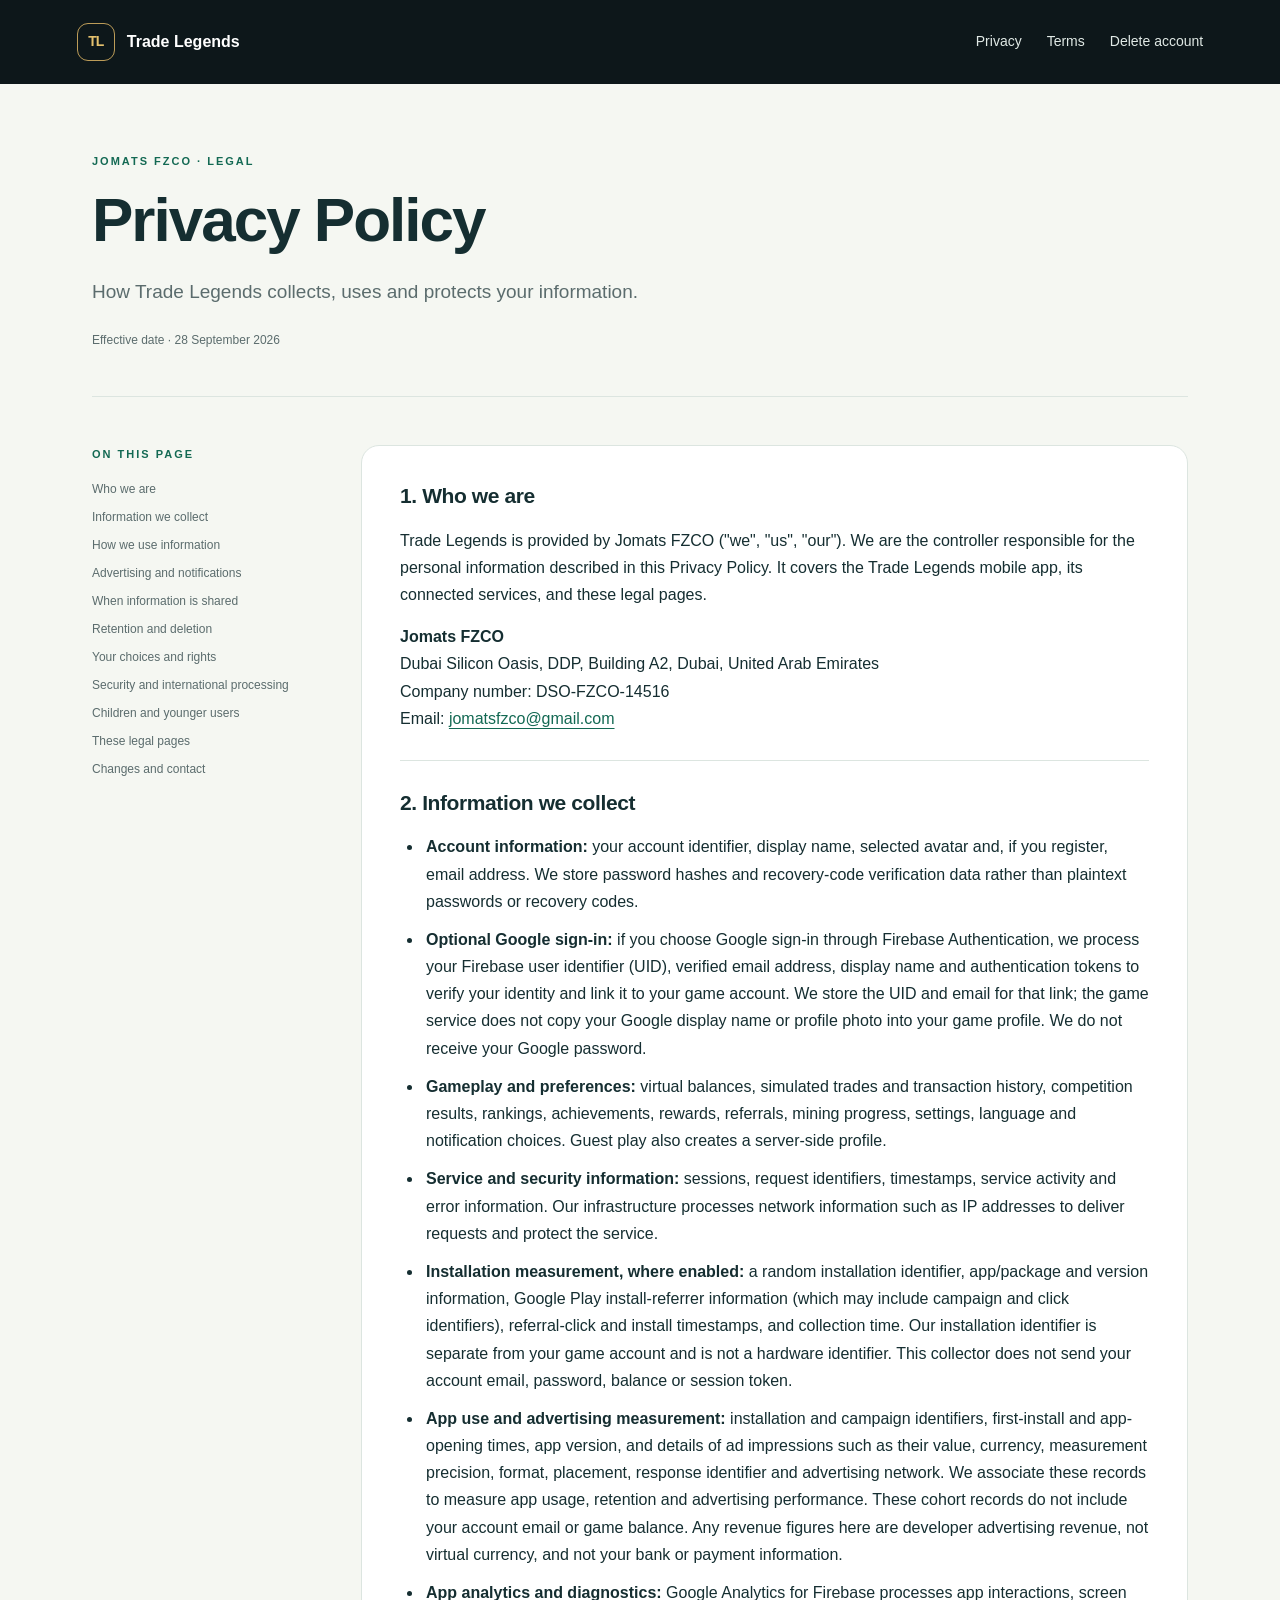
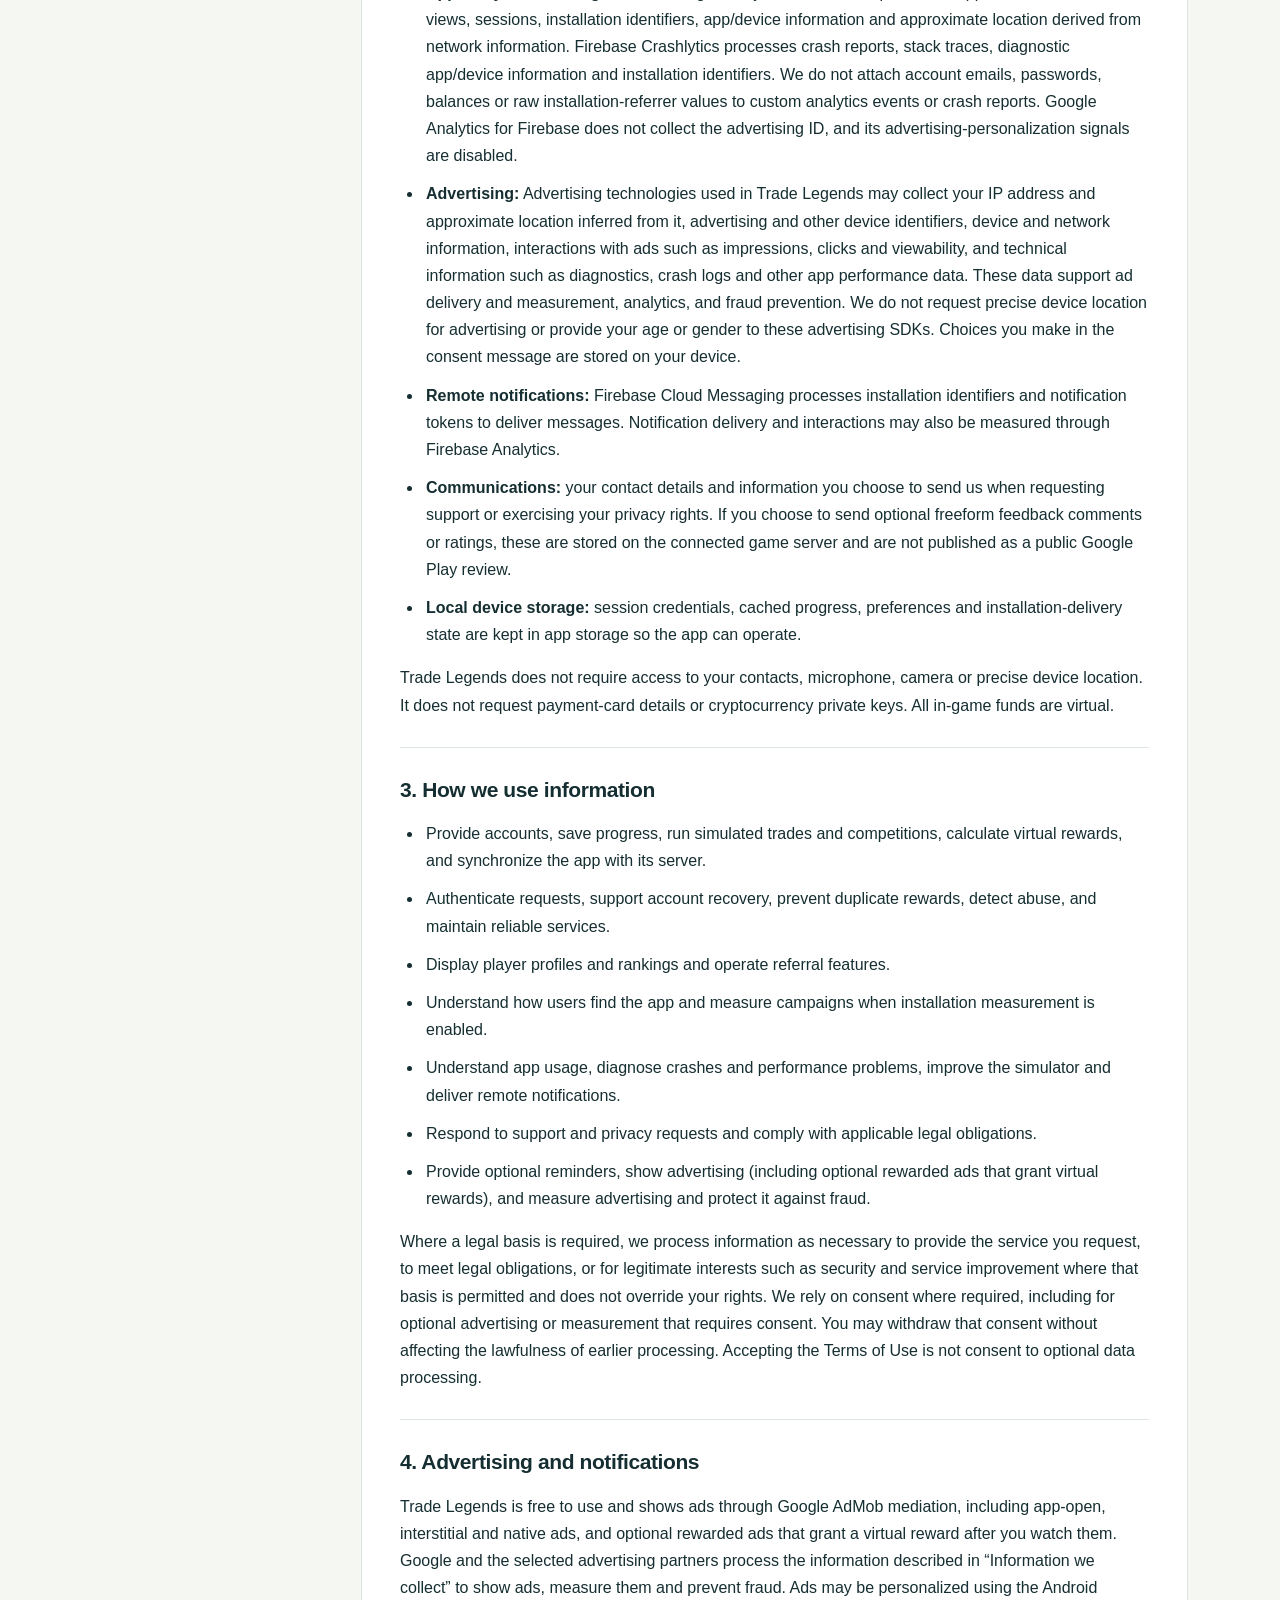
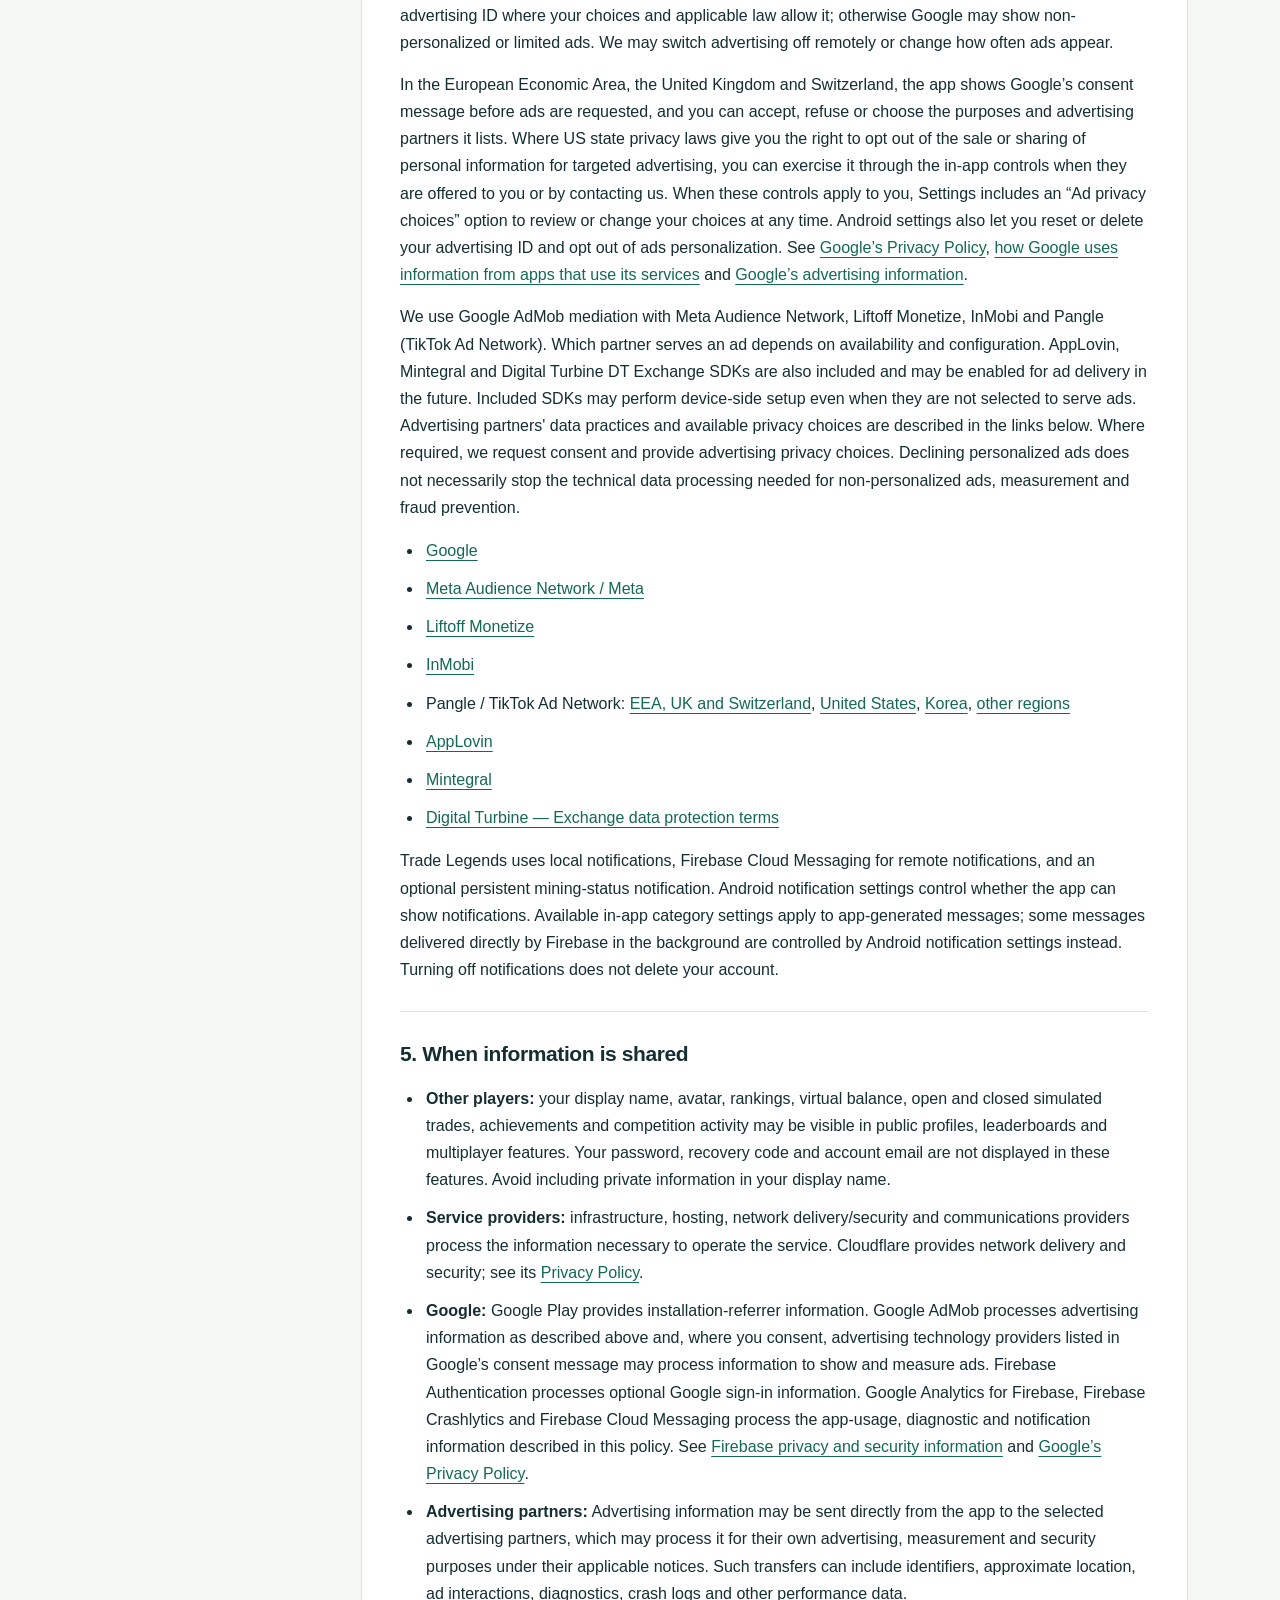
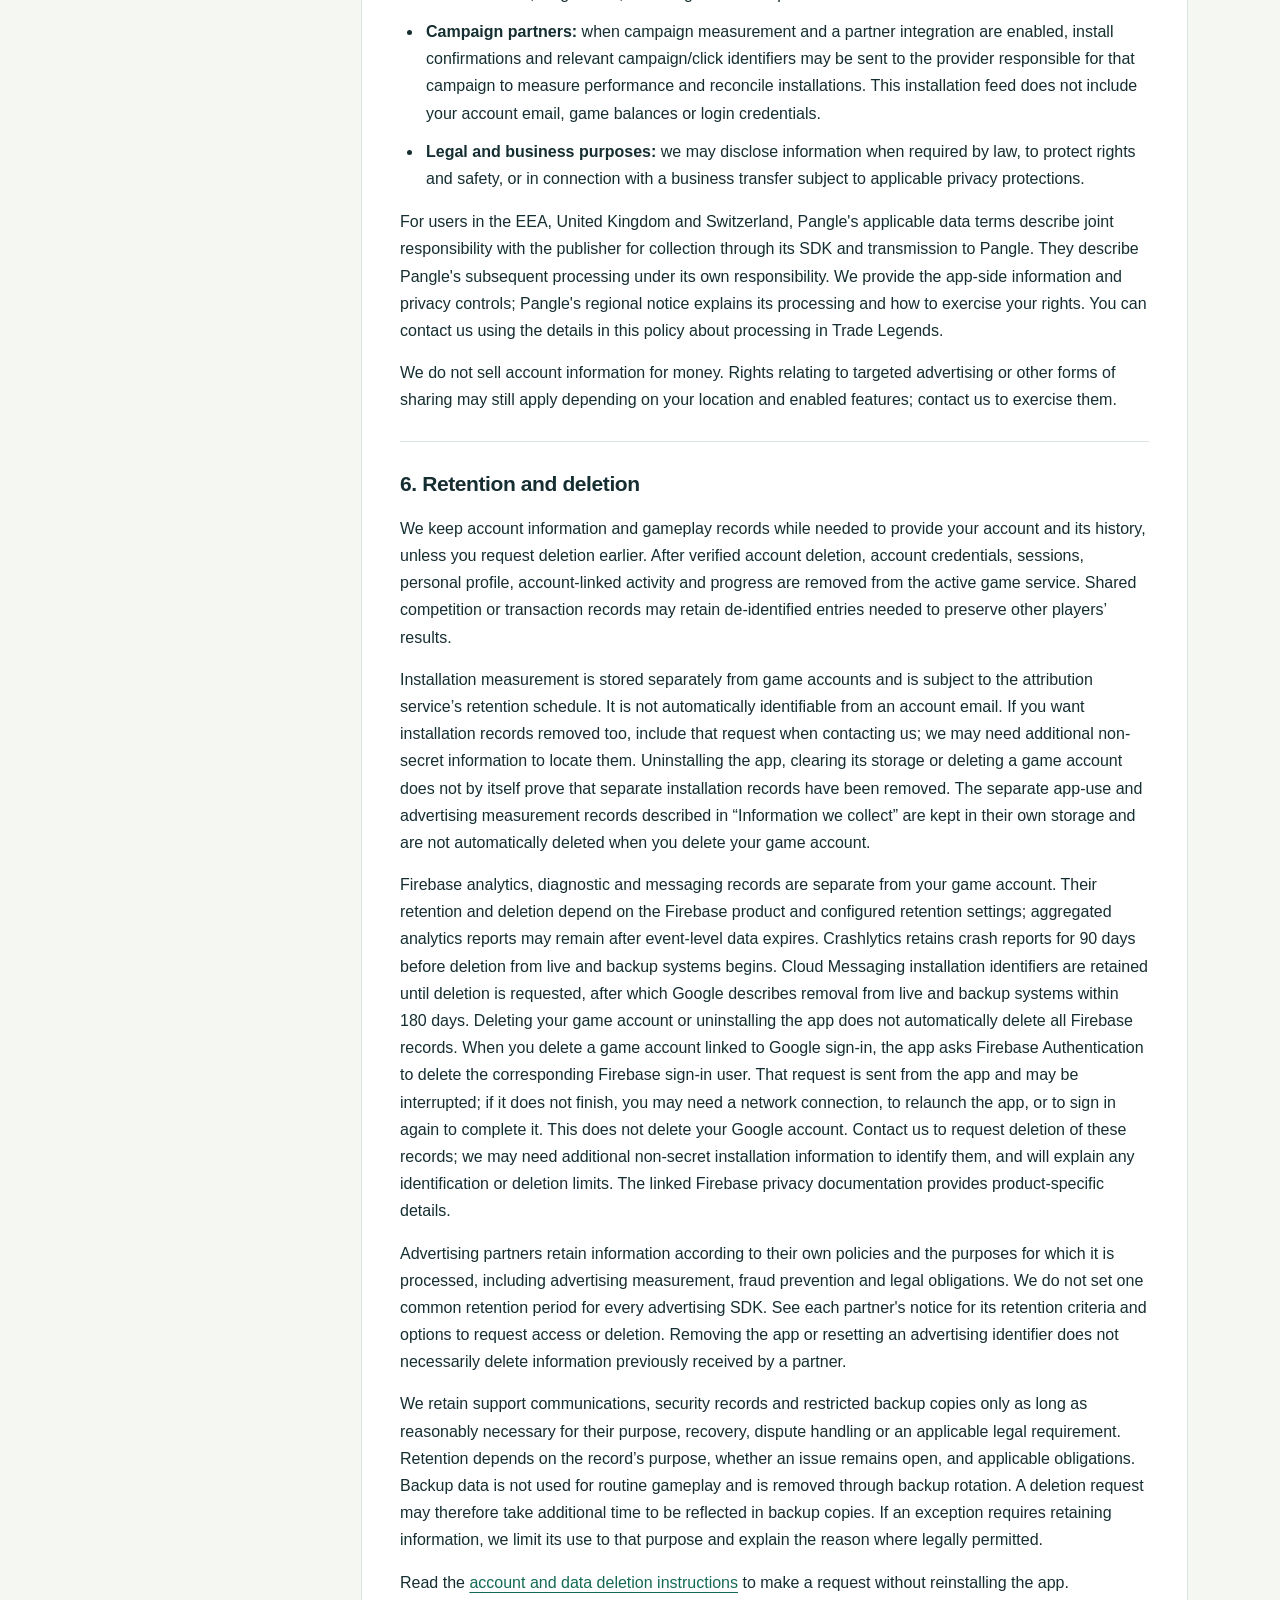
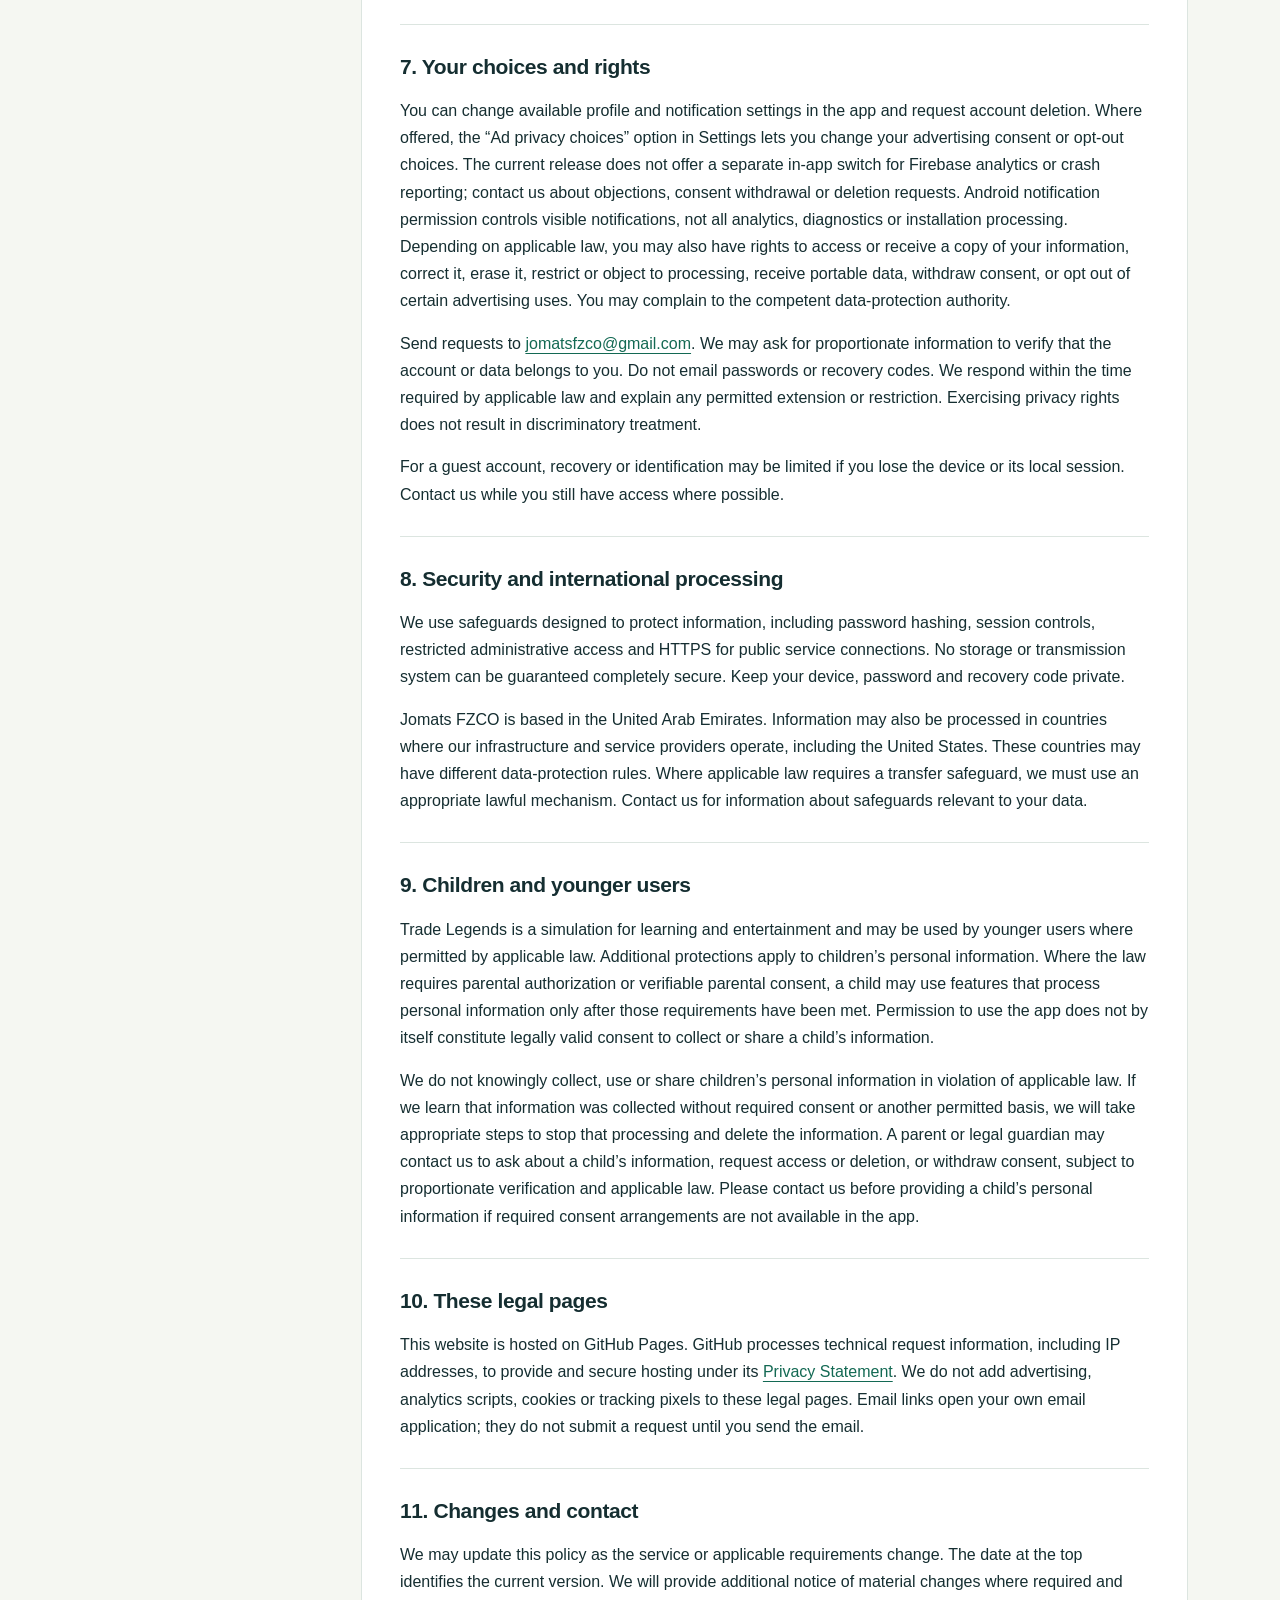
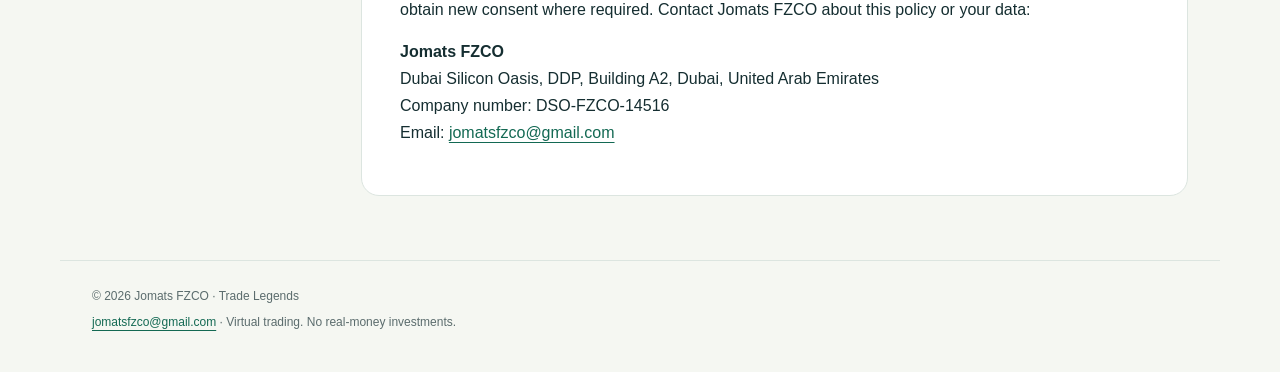
==== commit b56b0532: "Update privacy for mediation, Google sign-in and app data" ====
--- a/privacy/index.html
+++ b/privacy/index.html
@@ -1,2 +1,2 @@
 <!doctype html>
-<html lang="en"><head><meta charset="utf-8"><meta name="viewport" content="width=device-width, initial-scale=1"><meta name="description" content="How Trade Legends collects, uses and protects your information."><meta name="theme-color" content="#0d171a"><title>Privacy Policy | Trade Legends</title><link rel="canonical" href="https://jomats1337.github.io/trade-legends-legal/privacy/"><link rel="stylesheet" href="../assets/style.css"></head><body><a class="skip" href="#main">Skip to content</a><header><a class="brand" href="../"><span class="monogram" aria-hidden="true">TL</span>Trade Legends</a><nav aria-label="Legal"><a href="../privacy/">Privacy</a><a href="../terms/">Terms</a><a href="../delete-account/">Delete account</a></nav></header><main id="main"><div class="hero"><p class="eyebrow">Jomats FZCO · Legal</p><h1>Privacy Policy</h1><p class="intro">How Trade Legends collects, uses and protects your information.</p><p class="date">Effective date · 24 September 2026</p></div><div class="layout"><aside><p class="eyebrow">On this page</p><nav aria-label="Contents"><a href="#section-1">Who we are</a><a href="#section-2">Information we collect</a><a href="#section-3">How we use information</a><a href="#section-4">Advertising and notifications</a><a href="#section-5">When information is shared</a><a href="#section-6">Retention and deletion</a><a href="#section-7">Your choices and rights</a><a href="#section-8">Security and international processing</a><a href="#section-9">Children and younger users</a><a href="#section-10">These legal pages</a><a href="#section-11">Changes and contact</a></nav></aside><article><section id="section-1"><h2>1. Who we are</h2><p>Trade Legends is provided by Jomats FZCO ("we", "us", "our"). We are the controller responsible for the personal information described in this Privacy Policy. It covers the Trade Legends mobile app, its connected services, and these legal pages.</p><p><strong>Jomats FZCO</strong><br>Dubai Silicon Oasis, DDP, Building A2, Dubai, United Arab Emirates<br>Company number: DSO-FZCO-14516<br>Email: <a href="mailto:jomatsfzco@gmail.com">jomatsfzco@gmail.com</a></p></section><section id="section-2"><h2>2. Information we collect</h2><ul><li><strong>Account information:</strong> your account identifier, display name, selected avatar and, if you register, email address. We store password hashes and recovery-code verification data rather than plaintext passwords or recovery codes.</li><li><strong>Gameplay and preferences:</strong> virtual balances, simulated trades and transaction history, competition results, rankings, achievements, rewards, referrals, mining progress, settings, language and notification choices. Guest play also creates a server-side profile.</li><li><strong>Service and security information:</strong> sessions, request identifiers, timestamps, service activity and error information. Our infrastructure processes network information such as IP addresses to deliver requests and protect the service.</li><li><strong>Installation measurement, where enabled:</strong> a random installation identifier, app/package and version information, Google Play install-referrer information (which may include campaign and click identifiers), referral-click and install timestamps, and collection time. Our installation identifier is separate from your game account and is not a hardware identifier. This collector does not send your account email, password, balance or session token.</li><li><strong>App analytics and diagnostics:</strong> Google Analytics for Firebase processes app interactions, screen views, sessions, installation identifiers, app/device information and approximate location derived from network information. Firebase Crashlytics processes crash reports, stack traces, diagnostic app/device information and installation identifiers. We do not attach account emails, passwords, balances or raw installation-referrer values to custom analytics events or crash reports. Google Analytics for Firebase does not collect the advertising ID, and its advertising-personalization signals are disabled.</li><li><strong>Advertising:</strong> Trade Legends shows ads served by Google AdMob through the Google Mobile Ads SDK. Google processes your IP address and the approximate location inferred from it, app and ad interactions, diagnostic information, and device or account identifiers, including the Android advertising ID and app set ID where available. Choices you make in Google’s consent message are stored on your device.</li><li><strong>Remote notifications:</strong> Firebase Cloud Messaging processes installation identifiers and notification tokens to deliver messages. Notification delivery and interactions may also be measured through Firebase Analytics.</li><li><strong>Communications:</strong> your contact details and information you choose to send us when requesting support or exercising your privacy rights.</li><li><strong>Local device storage:</strong> session credentials, cached progress, preferences and installation-delivery state are kept in app storage so the app can operate.</li></ul><p>Trade Legends does not require access to your contacts, microphone, camera or precise device location. It does not request payment-card details or cryptocurrency private keys. All in-game funds are virtual.</p></section><section id="section-3"><h2>3. How we use information</h2><ul><li>Provide accounts, save progress, run simulated trades and competitions, calculate virtual rewards, and synchronize the app with its server.</li><li>Authenticate requests, support account recovery, prevent duplicate rewards, detect abuse, and maintain reliable services.</li><li>Display player profiles and rankings and operate referral features.</li><li>Understand how users find the app and measure campaigns when installation measurement is enabled.</li><li>Understand app usage, diagnose crashes and performance problems, improve the simulator and deliver remote notifications.</li><li>Respond to support and privacy requests and comply with applicable legal obligations.</li><li>Provide optional reminders, show advertising (including optional rewarded ads that grant virtual rewards), and measure advertising and protect it against fraud.</li></ul><p>Where a legal basis is required, we process information as necessary to provide the service you request, to meet legal obligations, or for legitimate interests such as security and service improvement where that basis is permitted and does not override your rights. We rely on consent where required, including for optional advertising or measurement that requires consent. You may withdraw that consent without affecting the lawfulness of earlier processing. Accepting the Terms of Use is not consent to optional data processing.</p></section><section id="section-4"><h2>4. Advertising and notifications</h2><p>Trade Legends is free to use and shows ads served by Google AdMob, including app-open, interstitial and native ads, and optional rewarded ads that grant a virtual reward after you watch them. Google processes the information described in “Information we collect” to show ads, measure them and prevent fraud. Ads may be personalized using the Android advertising ID where your choices and applicable law allow it; otherwise Google may show non-personalized or limited ads. We may switch advertising off remotely or change how often ads appear.</p><p>In the European Economic Area, the United Kingdom and Switzerland, the app shows Google’s consent message before ads are requested, and you can accept, refuse or choose the purposes and advertising partners it lists. Where US state privacy laws give you the right to opt out of the sale or sharing of personal information for targeted advertising, you can exercise it through the in-app controls when they are offered to you or by contacting us. When these controls apply to you, Settings includes an “Ad privacy choices” option to review or change your choices at any time. Android settings also let you reset or delete your advertising ID and opt out of ads personalization. See <a href="https://policies.google.com/privacy">Google’s Privacy Policy</a>, <a href="https://policies.google.com/technologies/partner-sites">how Google uses information from apps that use its services</a> and <a href="https://policies.google.com/technologies/ads">Google’s advertising information</a>.</p><p>Trade Legends uses local notifications, Firebase Cloud Messaging for remote notifications, and an optional persistent mining-status notification. Android notification settings control whether the app can show notifications. Available in-app category settings apply to app-generated messages; some messages delivered directly by Firebase in the background are controlled by Android notification settings instead. Turning off notifications does not delete your account.</p></section><section id="section-5"><h2>5. When information is shared</h2><ul><li><strong>Other players:</strong> your display name, avatar, rankings and relevant game statistics or competition activity may be visible in public profiles, leaderboards and multiplayer features. Your password, recovery code and account email are not displayed in these features. Avoid including private information in your display name.</li><li><strong>Service providers:</strong> infrastructure, hosting, network delivery/security and communications providers process the information necessary to operate the service. Cloudflare provides network delivery and security; see its <a href="https://www.cloudflare.com/privacypolicy/">Privacy Policy</a>.</li><li><strong>Google:</strong> Google Play provides installation-referrer information. Google AdMob processes advertising information as described above and, where you consent, advertising technology providers listed in Google’s consent message may process information to show and measure ads. Google Analytics for Firebase, Firebase Crashlytics and Firebase Cloud Messaging process the app-usage, diagnostic and notification information described in this policy. See <a href="https://firebase.google.com/support/privacy">Firebase privacy and security information</a> and <a href="https://policies.google.com/privacy">Google’s Privacy Policy</a>.</li><li><strong>Campaign partners:</strong> when campaign measurement and a partner integration are enabled, install confirmations and relevant campaign/click identifiers may be sent to the provider responsible for that campaign to measure performance and reconcile installations. This installation feed does not include your account email, game balances or login credentials.</li><li><strong>Legal and business purposes:</strong> we may disclose information when required by law, to protect rights and safety, or in connection with a business transfer subject to applicable privacy protections.</li></ul><p>We do not sell account information for money. Rights relating to targeted advertising or other forms of sharing may still apply depending on your location and enabled features; contact us to exercise them.</p></section><section id="section-6"><h2>6. Retention and deletion</h2><p>We keep account information and gameplay records while needed to provide your account and its history, unless you request deletion earlier. After verified account deletion, account credentials, sessions, personal profile, account-linked activity and progress are removed from the active game service. Shared competition or transaction records may retain de-identified entries needed to preserve other players’ results.</p><p>Installation measurement is stored separately from game accounts and is subject to the attribution service’s retention schedule. It is not automatically identifiable from an account email. If you want installation records removed too, include that request when contacting us; we may need additional non-secret information to locate them. Uninstalling the app, clearing its storage or deleting a game account does not by itself prove that separate installation records have been removed.</p><p>Firebase analytics, diagnostic and messaging records are separate from your game account. Their retention and deletion depend on the Firebase product and configured retention settings; aggregated analytics reports may remain after event-level data expires. Crashlytics retains crash reports for 90 days before deletion from live and backup systems begins. Cloud Messaging installation identifiers are retained until deletion is requested, after which Google describes removal from live and backup systems within 180 days. Deleting your game account or uninstalling the app does not automatically delete all Firebase records. Contact us to request deletion of these records; we may need additional non-secret installation information to identify them, and will explain any identification or deletion limits. The linked Firebase privacy documentation provides product-specific details.</p><p>We retain support communications, security records and restricted backup copies only as long as reasonably necessary for their purpose, recovery, dispute handling or an applicable legal requirement. Retention depends on the record’s purpose, whether an issue remains open, and applicable obligations. Backup data is not used for routine gameplay and is removed through backup rotation. A deletion request may therefore take additional time to be reflected in backup copies. If an exception requires retaining information, we limit its use to that purpose and explain the reason where legally permitted.</p><p>Read the <a href="../delete-account/">account and data deletion instructions</a> to make a request without reinstalling the app.</p></section><section id="section-7"><h2>7. Your choices and rights</h2><p>You can change available profile and notification settings in the app and request account deletion. Where offered, the “Ad privacy choices” option in Settings lets you change your advertising consent or opt-out choices. The current release does not offer a separate in-app switch for Firebase analytics or crash reporting; contact us about objections, consent withdrawal or deletion requests. Android notification permission controls visible notifications, not all analytics, diagnostics or installation processing. Depending on applicable law, you may also have rights to access or receive a copy of your information, correct it, erase it, restrict or object to processing, receive portable data, withdraw consent, or opt out of certain advertising uses. You may complain to the competent data-protection authority.</p><p>Send requests to <a href="mailto:jomatsfzco@gmail.com">jomatsfzco@gmail.com</a>. We may ask for proportionate information to verify that the account or data belongs to you. Do not email passwords or recovery codes. We respond within the time required by applicable law and explain any permitted extension or restriction. Exercising privacy rights does not result in discriminatory treatment.</p><p>For a guest account, recovery or identification may be limited if you lose the device or its local session. Contact us while you still have access where possible.</p></section><section id="section-8"><h2>8. Security and international processing</h2><p>We use safeguards designed to protect information, including password hashing, session controls, restricted administrative access and HTTPS for public service connections. No storage or transmission system can be guaranteed completely secure. Keep your device, password and recovery code private.</p><p>Jomats FZCO is based in the United Arab Emirates. Information may also be processed in countries where our infrastructure and service providers operate, including the United States. These countries may have different data-protection rules. Where applicable law requires a transfer safeguard, we must use an appropriate lawful mechanism. Contact us for information about safeguards relevant to your data.</p></section><section id="section-9"><h2>9. Children and younger users</h2><p>Trade Legends is a simulation for learning and entertainment and may be used by younger users where permitted by applicable law. Additional protections apply to children’s personal information. Where the law requires parental authorization or verifiable parental consent, a child may use features that process personal information only after those requirements have been met. Permission to use the app does not by itself constitute legally valid consent to collect or share a child’s information.</p><p>We do not knowingly collect, use or share children’s personal information in violation of applicable law. If we learn that information was collected without required consent or another permitted basis, we will take appropriate steps to stop that processing and delete the information. A parent or legal guardian may contact us to ask about a child’s information, request access or deletion, or withdraw consent, subject to proportionate verification and applicable law. Please contact us before providing a child’s personal information if required consent arrangements are not available in the app.</p></section><section id="section-10"><h2>10. These legal pages</h2><p>This website is hosted on GitHub Pages. GitHub processes technical request information, including IP addresses, to provide and secure hosting under its <a href="https://docs.github.com/en/site-policy/privacy-policies/github-general-privacy-statement">Privacy Statement</a>. We do not add advertising, analytics scripts, cookies or tracking pixels to these legal pages. Email links open your own email application; they do not submit a request until you send the email.</p></section><section id="section-11"><h2>11. Changes and contact</h2><p>We may update this policy as the service or applicable requirements change. The date at the top identifies the current version. We will provide additional notice of material changes where required and obtain new consent where required. Contact Jomats FZCO about this policy or your data:</p><p><strong>Jomats FZCO</strong><br>Dubai Silicon Oasis, DDP, Building A2, Dubai, United Arab Emirates<br>Company number: DSO-FZCO-14516<br>Email: <a href="mailto:jomatsfzco@gmail.com">jomatsfzco@gmail.com</a></p></section></article></div></main><footer><p>© 2026 Jomats FZCO · Trade Legends</p><p><a href="mailto:jomatsfzco@gmail.com">jomatsfzco@gmail.com</a> · Virtual trading. No real-money investments.</p></footer></body></html>+<html lang="en"><head><meta charset="utf-8"><meta name="viewport" content="width=device-width, initial-scale=1"><meta name="description" content="How Trade Legends collects, uses and protects your information."><meta name="theme-color" content="#0d171a"><title>Privacy Policy | Trade Legends</title><link rel="canonical" href="https://jomats1337.github.io/trade-legends-legal/privacy/"><link rel="stylesheet" href="../assets/style.css"></head><body><a class="skip" href="#main">Skip to content</a><header><a class="brand" href="../"><span class="monogram" aria-hidden="true">TL</span>Trade Legends</a><nav aria-label="Legal"><a href="../privacy/">Privacy</a><a href="../terms/">Terms</a><a href="../delete-account/">Delete account</a></nav></header><main id="main"><div class="hero"><p class="eyebrow">Jomats FZCO · Legal</p><h1>Privacy Policy</h1><p class="intro">How Trade Legends collects, uses and protects your information.</p><p class="date">Effective date · 28 September 2026</p></div><div class="layout"><aside><p class="eyebrow">On this page</p><nav aria-label="Contents"><a href="#section-1">Who we are</a><a href="#section-2">Information we collect</a><a href="#section-3">How we use information</a><a href="#section-4">Advertising and notifications</a><a href="#section-5">When information is shared</a><a href="#section-6">Retention and deletion</a><a href="#section-7">Your choices and rights</a><a href="#section-8">Security and international processing</a><a href="#section-9">Children and younger users</a><a href="#section-10">These legal pages</a><a href="#section-11">Changes and contact</a></nav></aside><article><section id="section-1"><h2>1. Who we are</h2><p>Trade Legends is provided by Jomats FZCO ("we", "us", "our"). We are the controller responsible for the personal information described in this Privacy Policy. It covers the Trade Legends mobile app, its connected services, and these legal pages.</p><p><strong>Jomats FZCO</strong><br>Dubai Silicon Oasis, DDP, Building A2, Dubai, United Arab Emirates<br>Company number: DSO-FZCO-14516<br>Email: <a href="mailto:jomatsfzco@gmail.com">jomatsfzco@gmail.com</a></p></section><section id="section-2"><h2>2. Information we collect</h2><ul><li><strong>Account information:</strong> your account identifier, display name, selected avatar and, if you register, email address. We store password hashes and recovery-code verification data rather than plaintext passwords or recovery codes.</li><li><strong>Optional Google sign-in:</strong> if you choose Google sign-in through Firebase Authentication, we process your Firebase user identifier (UID), verified email address, display name and authentication tokens to verify your identity and link it to your game account. We store the UID and email for that link; the game service does not copy your Google display name or profile photo into your game profile. We do not receive your Google password.</li><li><strong>Gameplay and preferences:</strong> virtual balances, simulated trades and transaction history, competition results, rankings, achievements, rewards, referrals, mining progress, settings, language and notification choices. Guest play also creates a server-side profile.</li><li><strong>Service and security information:</strong> sessions, request identifiers, timestamps, service activity and error information. Our infrastructure processes network information such as IP addresses to deliver requests and protect the service.</li><li><strong>Installation measurement, where enabled:</strong> a random installation identifier, app/package and version information, Google Play install-referrer information (which may include campaign and click identifiers), referral-click and install timestamps, and collection time. Our installation identifier is separate from your game account and is not a hardware identifier. This collector does not send your account email, password, balance or session token.</li><li><strong>App use and advertising measurement:</strong> installation and campaign identifiers, first-install and app-opening times, app version, and details of ad impressions such as their value, currency, measurement precision, format, placement, response identifier and advertising network. We associate these records to measure app usage, retention and advertising performance. These cohort records do not include your account email or game balance. Any revenue figures here are developer advertising revenue, not virtual currency, and not your bank or payment information.</li><li><strong>App analytics and diagnostics:</strong> Google Analytics for Firebase processes app interactions, screen views, sessions, installation identifiers, app/device information and approximate location derived from network information. Firebase Crashlytics processes crash reports, stack traces, diagnostic app/device information and installation identifiers. We do not attach account emails, passwords, balances or raw installation-referrer values to custom analytics events or crash reports. Google Analytics for Firebase does not collect the advertising ID, and its advertising-personalization signals are disabled.</li><li><strong>Advertising:</strong> Advertising technologies used in Trade Legends may collect your IP address and approximate location inferred from it, advertising and other device identifiers, device and network information, interactions with ads such as impressions, clicks and viewability, and technical information such as diagnostics, crash logs and other app performance data. These data support ad delivery and measurement, analytics, and fraud prevention. We do not request precise device location for advertising or provide your age or gender to these advertising SDKs. Choices you make in the consent message are stored on your device.</li><li><strong>Remote notifications:</strong> Firebase Cloud Messaging processes installation identifiers and notification tokens to deliver messages. Notification delivery and interactions may also be measured through Firebase Analytics.</li><li><strong>Communications:</strong> your contact details and information you choose to send us when requesting support or exercising your privacy rights. If you choose to send optional freeform feedback comments or ratings, these are stored on the connected game server and are not published as a public Google Play review.</li><li><strong>Local device storage:</strong> session credentials, cached progress, preferences and installation-delivery state are kept in app storage so the app can operate.</li></ul><p>Trade Legends does not require access to your contacts, microphone, camera or precise device location. It does not request payment-card details or cryptocurrency private keys. All in-game funds are virtual.</p></section><section id="section-3"><h2>3. How we use information</h2><ul><li>Provide accounts, save progress, run simulated trades and competitions, calculate virtual rewards, and synchronize the app with its server.</li><li>Authenticate requests, support account recovery, prevent duplicate rewards, detect abuse, and maintain reliable services.</li><li>Display player profiles and rankings and operate referral features.</li><li>Understand how users find the app and measure campaigns when installation measurement is enabled.</li><li>Understand app usage, diagnose crashes and performance problems, improve the simulator and deliver remote notifications.</li><li>Respond to support and privacy requests and comply with applicable legal obligations.</li><li>Provide optional reminders, show advertising (including optional rewarded ads that grant virtual rewards), and measure advertising and protect it against fraud.</li></ul><p>Where a legal basis is required, we process information as necessary to provide the service you request, to meet legal obligations, or for legitimate interests such as security and service improvement where that basis is permitted and does not override your rights. We rely on consent where required, including for optional advertising or measurement that requires consent. You may withdraw that consent without affecting the lawfulness of earlier processing. Accepting the Terms of Use is not consent to optional data processing.</p></section><section id="section-4"><h2>4. Advertising and notifications</h2><p>Trade Legends is free to use and shows ads through Google AdMob mediation, including app-open, interstitial and native ads, and optional rewarded ads that grant a virtual reward after you watch them. Google and the selected advertising partners process the information described in “Information we collect” to show ads, measure them and prevent fraud. Ads may be personalized using the Android advertising ID where your choices and applicable law allow it; otherwise Google may show non-personalized or limited ads. We may switch advertising off remotely or change how often ads appear.</p><p>In the European Economic Area, the United Kingdom and Switzerland, the app shows Google’s consent message before ads are requested, and you can accept, refuse or choose the purposes and advertising partners it lists. Where US state privacy laws give you the right to opt out of the sale or sharing of personal information for targeted advertising, you can exercise it through the in-app controls when they are offered to you or by contacting us. When these controls apply to you, Settings includes an “Ad privacy choices” option to review or change your choices at any time. Android settings also let you reset or delete your advertising ID and opt out of ads personalization. See <a href="https://policies.google.com/privacy">Google’s Privacy Policy</a>, <a href="https://policies.google.com/technologies/partner-sites">how Google uses information from apps that use its services</a> and <a href="https://policies.google.com/technologies/ads">Google’s advertising information</a>.</p><p>We use Google AdMob mediation with Meta Audience Network, Liftoff Monetize, InMobi and Pangle (TikTok Ad Network). Which partner serves an ad depends on availability and configuration. AppLovin, Mintegral and Digital Turbine DT Exchange SDKs are also included and may be enabled for ad delivery in the future. Included SDKs may perform device-side setup even when they are not selected to serve ads. Advertising partners' data practices and available privacy choices are described in the links below. Where required, we request consent and provide advertising privacy choices. Declining personalized ads does not necessarily stop the technical data processing needed for non-personalized ads, measurement and fraud prevention.</p><ul><li><a href="https://policies.google.com/privacy">Google</a></li><li><a href="https://www.facebook.com/privacy/policy/">Meta Audience Network / Meta</a></li><li><a href="https://liftoff.ai/privacy-policy/">Liftoff Monetize</a></li><li><a href="https://advertising.inmobi.com/privacy-policy">InMobi</a></li><li>Pangle / TikTok Ad Network: <a href="https://www.tiktok.com/legal/page/global/tiktok-ad-network-privacy-policy/en">EEA, UK and Switzerland</a>, <a href="https://www.tiktok.com/legal/page/us/privacy-policy/en">United States</a>, <a href="https://www.pangleglobal.com/privacy/enduser-en">Korea</a>, <a href="https://www.tiktok.com/legal/page/row/privacy-policy/en">other regions</a></li><li><a href="https://legal.applovin.com/privacy/">AppLovin</a></li><li><a href="https://www.mintegral.com/en/privacy">Mintegral</a></li><li><a href="https://www.digitalturbine.com/legal/msa-supply">Digital Turbine — Exchange data protection terms</a></li></ul><p>Trade Legends uses local notifications, Firebase Cloud Messaging for remote notifications, and an optional persistent mining-status notification. Android notification settings control whether the app can show notifications. Available in-app category settings apply to app-generated messages; some messages delivered directly by Firebase in the background are controlled by Android notification settings instead. Turning off notifications does not delete your account.</p></section><section id="section-5"><h2>5. When information is shared</h2><ul><li><strong>Other players:</strong> your display name, avatar, rankings, virtual balance, open and closed simulated trades, achievements and competition activity may be visible in public profiles, leaderboards and multiplayer features. Your password, recovery code and account email are not displayed in these features. Avoid including private information in your display name.</li><li><strong>Service providers:</strong> infrastructure, hosting, network delivery/security and communications providers process the information necessary to operate the service. Cloudflare provides network delivery and security; see its <a href="https://www.cloudflare.com/privacypolicy/">Privacy Policy</a>.</li><li><strong>Google:</strong> Google Play provides installation-referrer information. Google AdMob processes advertising information as described above and, where you consent, advertising technology providers listed in Google’s consent message may process information to show and measure ads. Firebase Authentication processes optional Google sign-in information. Google Analytics for Firebase, Firebase Crashlytics and Firebase Cloud Messaging process the app-usage, diagnostic and notification information described in this policy. See <a href="https://firebase.google.com/support/privacy">Firebase privacy and security information</a> and <a href="https://policies.google.com/privacy">Google’s Privacy Policy</a>.</li><li><strong>Advertising partners:</strong> Advertising information may be sent directly from the app to the selected advertising partners, which may process it for their own advertising, measurement and security purposes under their applicable notices. Such transfers can include identifiers, approximate location, ad interactions, diagnostics, crash logs and other performance data.</li><li><strong>Campaign partners:</strong> when campaign measurement and a partner integration are enabled, install confirmations and relevant campaign/click identifiers may be sent to the provider responsible for that campaign to measure performance and reconcile installations. This installation feed does not include your account email, game balances or login credentials.</li><li><strong>Legal and business purposes:</strong> we may disclose information when required by law, to protect rights and safety, or in connection with a business transfer subject to applicable privacy protections.</li></ul><p>For users in the EEA, United Kingdom and Switzerland, Pangle's applicable data terms describe joint responsibility with the publisher for collection through its SDK and transmission to Pangle. They describe Pangle's subsequent processing under its own responsibility. We provide the app-side information and privacy controls; Pangle's regional notice explains its processing and how to exercise your rights. You can contact us using the details in this policy about processing in Trade Legends.</p><p>We do not sell account information for money. Rights relating to targeted advertising or other forms of sharing may still apply depending on your location and enabled features; contact us to exercise them.</p></section><section id="section-6"><h2>6. Retention and deletion</h2><p>We keep account information and gameplay records while needed to provide your account and its history, unless you request deletion earlier. After verified account deletion, account credentials, sessions, personal profile, account-linked activity and progress are removed from the active game service. Shared competition or transaction records may retain de-identified entries needed to preserve other players’ results.</p><p>Installation measurement is stored separately from game accounts and is subject to the attribution service’s retention schedule. It is not automatically identifiable from an account email. If you want installation records removed too, include that request when contacting us; we may need additional non-secret information to locate them. Uninstalling the app, clearing its storage or deleting a game account does not by itself prove that separate installation records have been removed. The separate app-use and advertising measurement records described in “Information we collect” are kept in their own storage and are not automatically deleted when you delete your game account.</p><p>Firebase analytics, diagnostic and messaging records are separate from your game account. Their retention and deletion depend on the Firebase product and configured retention settings; aggregated analytics reports may remain after event-level data expires. Crashlytics retains crash reports for 90 days before deletion from live and backup systems begins. Cloud Messaging installation identifiers are retained until deletion is requested, after which Google describes removal from live and backup systems within 180 days. Deleting your game account or uninstalling the app does not automatically delete all Firebase records. When you delete a game account linked to Google sign-in, the app asks Firebase Authentication to delete the corresponding Firebase sign-in user. That request is sent from the app and may be interrupted; if it does not finish, you may need a network connection, to relaunch the app, or to sign in again to complete it. This does not delete your Google account. Contact us to request deletion of these records; we may need additional non-secret installation information to identify them, and will explain any identification or deletion limits. The linked Firebase privacy documentation provides product-specific details.</p><p>Advertising partners retain information according to their own policies and the purposes for which it is processed, including advertising measurement, fraud prevention and legal obligations. We do not set one common retention period for every advertising SDK. See each partner's notice for its retention criteria and options to request access or deletion. Removing the app or resetting an advertising identifier does not necessarily delete information previously received by a partner.</p><p>We retain support communications, security records and restricted backup copies only as long as reasonably necessary for their purpose, recovery, dispute handling or an applicable legal requirement. Retention depends on the record’s purpose, whether an issue remains open, and applicable obligations. Backup data is not used for routine gameplay and is removed through backup rotation. A deletion request may therefore take additional time to be reflected in backup copies. If an exception requires retaining information, we limit its use to that purpose and explain the reason where legally permitted.</p><p>Read the <a href="../delete-account/">account and data deletion instructions</a> to make a request without reinstalling the app.</p></section><section id="section-7"><h2>7. Your choices and rights</h2><p>You can change available profile and notification settings in the app and request account deletion. Where offered, the “Ad privacy choices” option in Settings lets you change your advertising consent or opt-out choices. The current release does not offer a separate in-app switch for Firebase analytics or crash reporting; contact us about objections, consent withdrawal or deletion requests. Android notification permission controls visible notifications, not all analytics, diagnostics or installation processing. Depending on applicable law, you may also have rights to access or receive a copy of your information, correct it, erase it, restrict or object to processing, receive portable data, withdraw consent, or opt out of certain advertising uses. You may complain to the competent data-protection authority.</p><p>Send requests to <a href="mailto:jomatsfzco@gmail.com">jomatsfzco@gmail.com</a>. We may ask for proportionate information to verify that the account or data belongs to you. Do not email passwords or recovery codes. We respond within the time required by applicable law and explain any permitted extension or restriction. Exercising privacy rights does not result in discriminatory treatment.</p><p>For a guest account, recovery or identification may be limited if you lose the device or its local session. Contact us while you still have access where possible.</p></section><section id="section-8"><h2>8. Security and international processing</h2><p>We use safeguards designed to protect information, including password hashing, session controls, restricted administrative access and HTTPS for public service connections. No storage or transmission system can be guaranteed completely secure. Keep your device, password and recovery code private.</p><p>Jomats FZCO is based in the United Arab Emirates. Information may also be processed in countries where our infrastructure and service providers operate, including the United States. These countries may have different data-protection rules. Where applicable law requires a transfer safeguard, we must use an appropriate lawful mechanism. Contact us for information about safeguards relevant to your data.</p></section><section id="section-9"><h2>9. Children and younger users</h2><p>Trade Legends is a simulation for learning and entertainment and may be used by younger users where permitted by applicable law. Additional protections apply to children’s personal information. Where the law requires parental authorization or verifiable parental consent, a child may use features that process personal information only after those requirements have been met. Permission to use the app does not by itself constitute legally valid consent to collect or share a child’s information.</p><p>We do not knowingly collect, use or share children’s personal information in violation of applicable law. If we learn that information was collected without required consent or another permitted basis, we will take appropriate steps to stop that processing and delete the information. A parent or legal guardian may contact us to ask about a child’s information, request access or deletion, or withdraw consent, subject to proportionate verification and applicable law. Please contact us before providing a child’s personal information if required consent arrangements are not available in the app.</p></section><section id="section-10"><h2>10. These legal pages</h2><p>This website is hosted on GitHub Pages. GitHub processes technical request information, including IP addresses, to provide and secure hosting under its <a href="https://docs.github.com/en/site-policy/privacy-policies/github-general-privacy-statement">Privacy Statement</a>. We do not add advertising, analytics scripts, cookies or tracking pixels to these legal pages. Email links open your own email application; they do not submit a request until you send the email.</p></section><section id="section-11"><h2>11. Changes and contact</h2><p>We may update this policy as the service or applicable requirements change. The date at the top identifies the current version. We will provide additional notice of material changes where required and obtain new consent where required. Contact Jomats FZCO about this policy or your data:</p><p><strong>Jomats FZCO</strong><br>Dubai Silicon Oasis, DDP, Building A2, Dubai, United Arab Emirates<br>Company number: DSO-FZCO-14516<br>Email: <a href="mailto:jomatsfzco@gmail.com">jomatsfzco@gmail.com</a></p></section></article></div></main><footer><p>© 2026 Jomats FZCO · Trade Legends</p><p><a href="mailto:jomatsfzco@gmail.com">jomatsfzco@gmail.com</a> · Virtual trading. No real-money investments.</p></footer></body></html>
